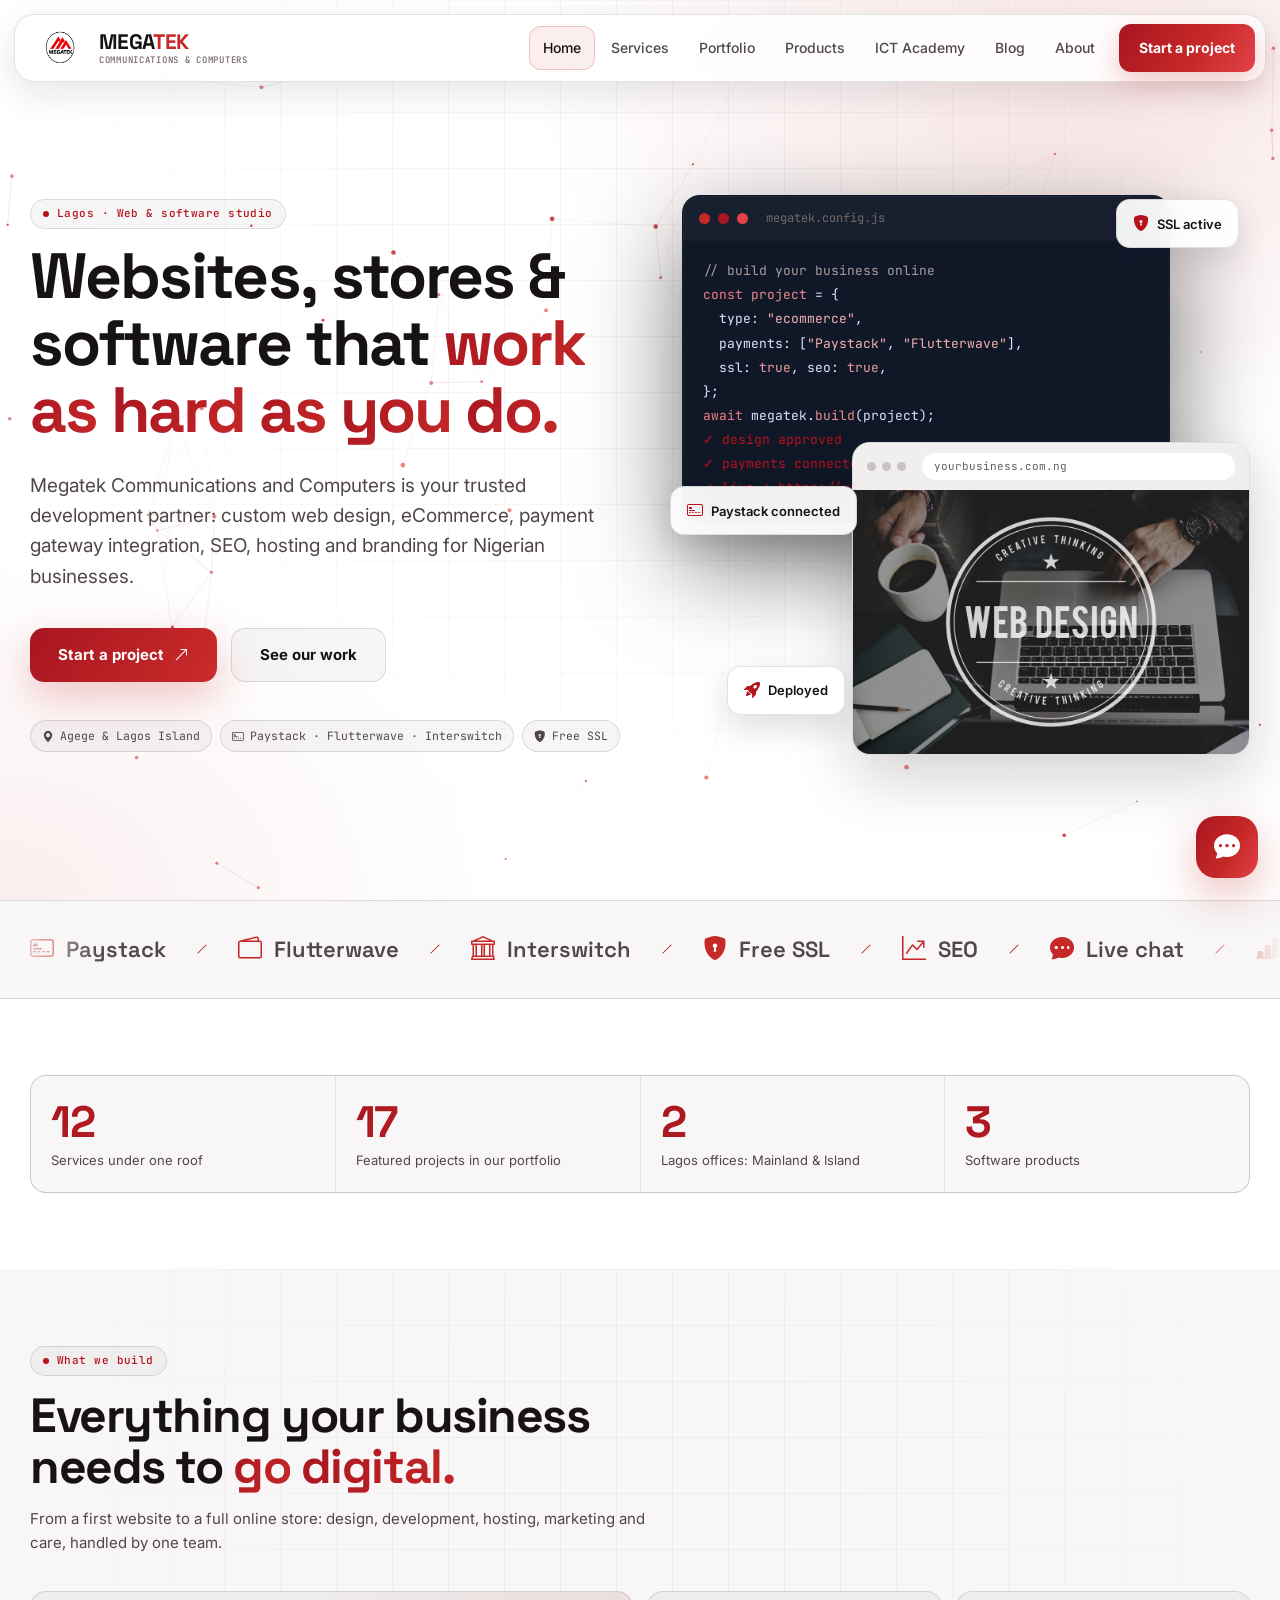
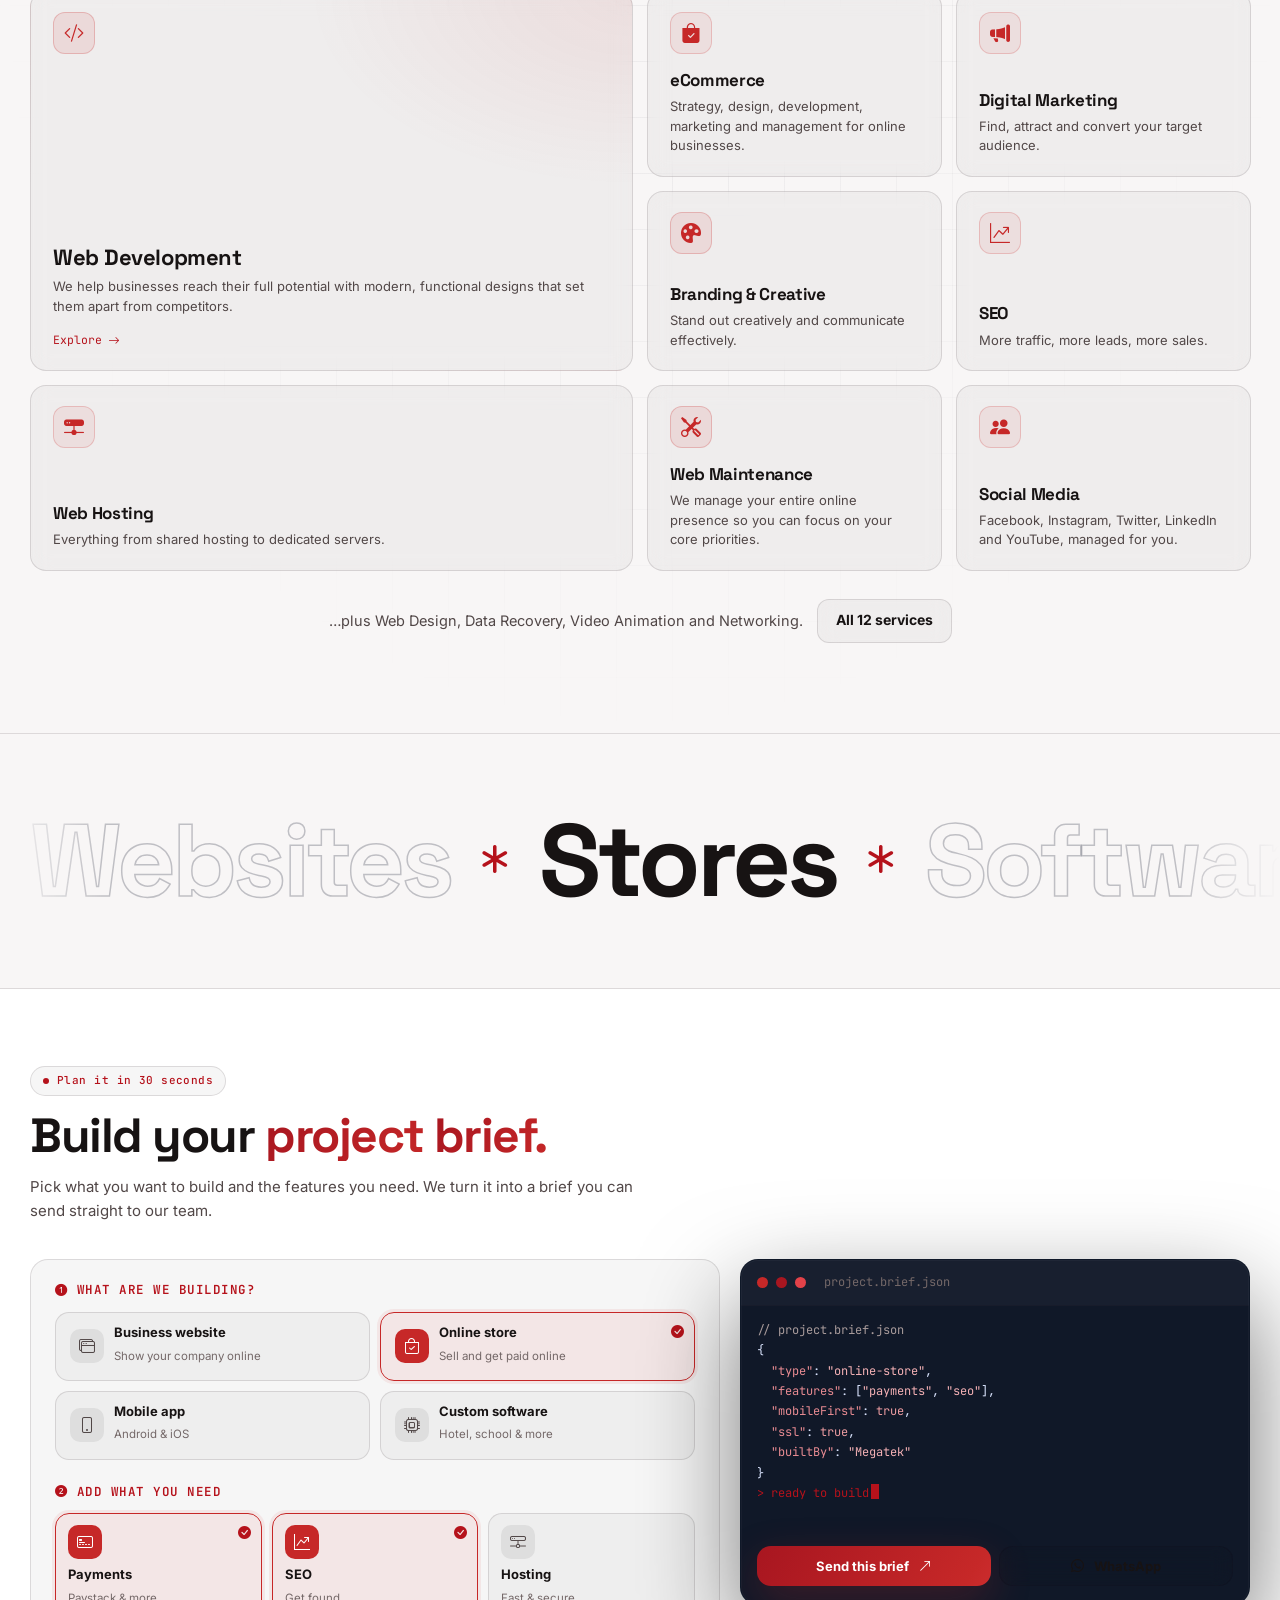
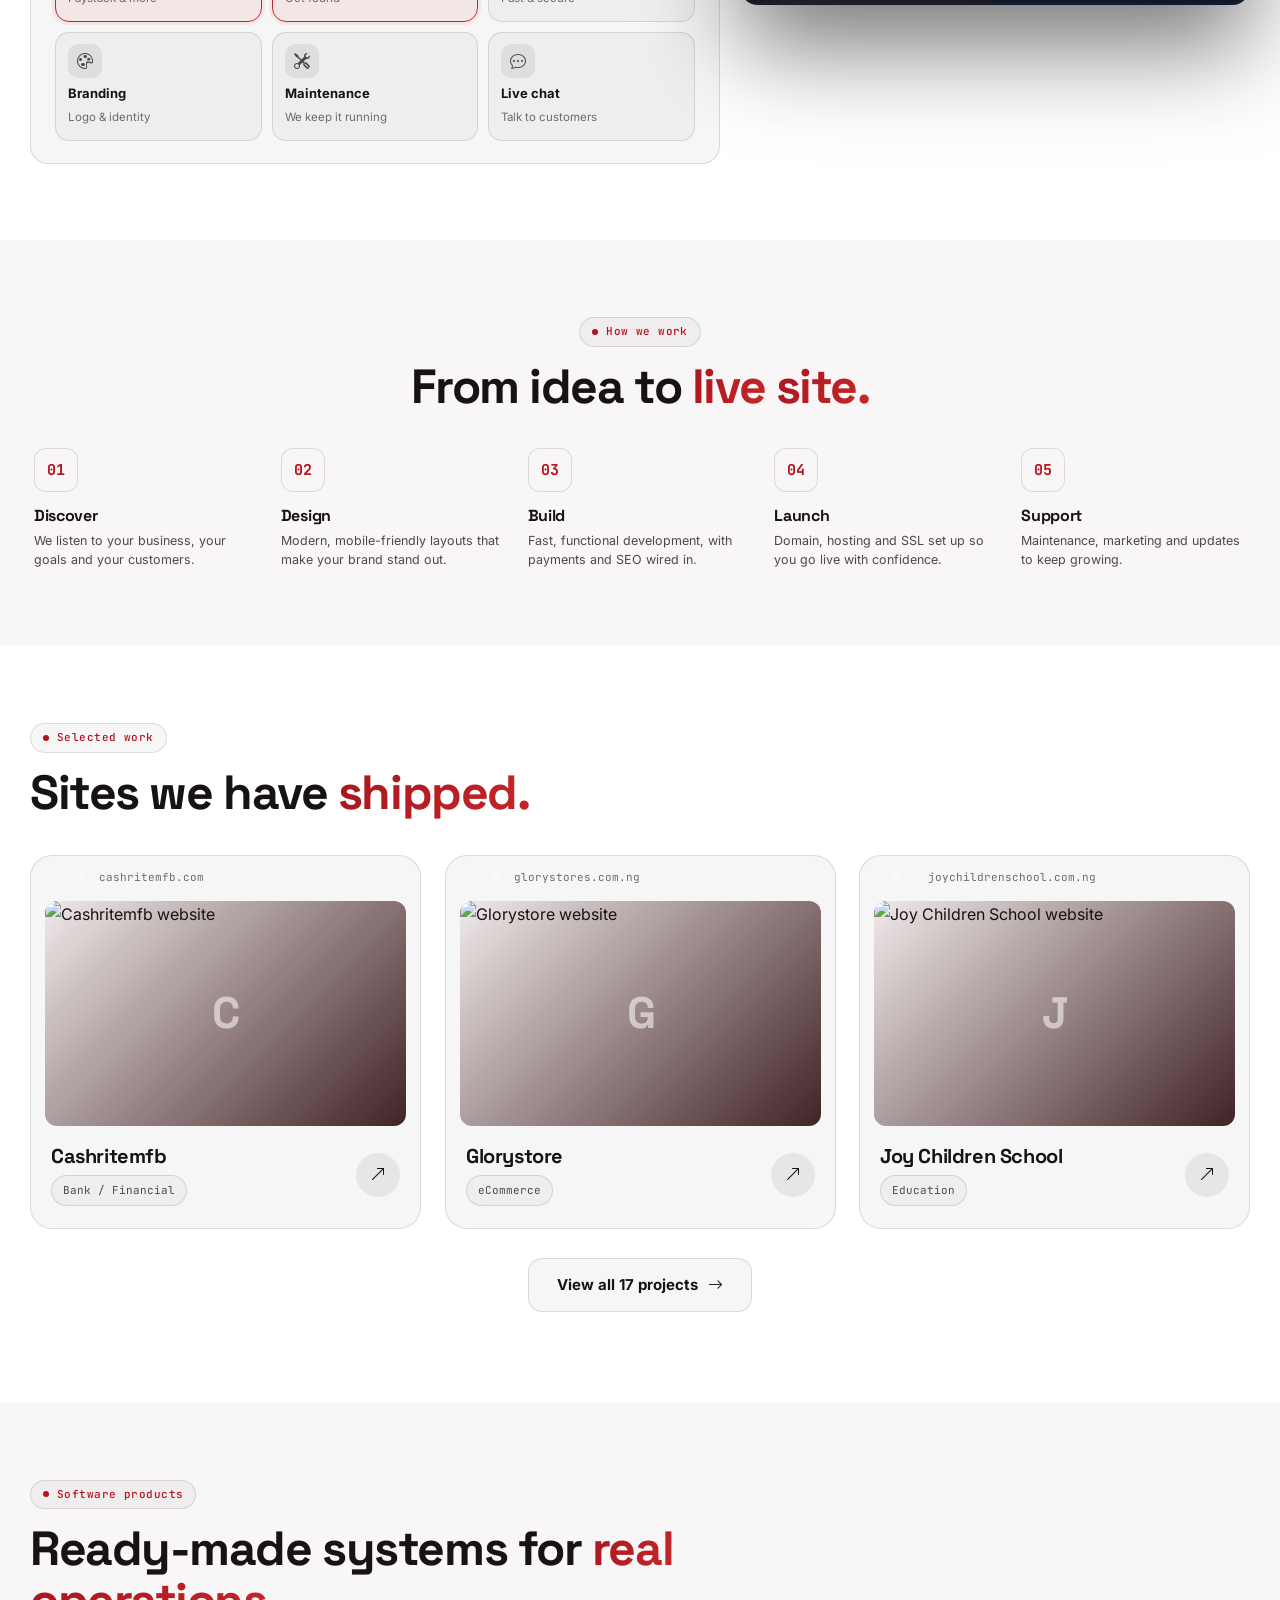
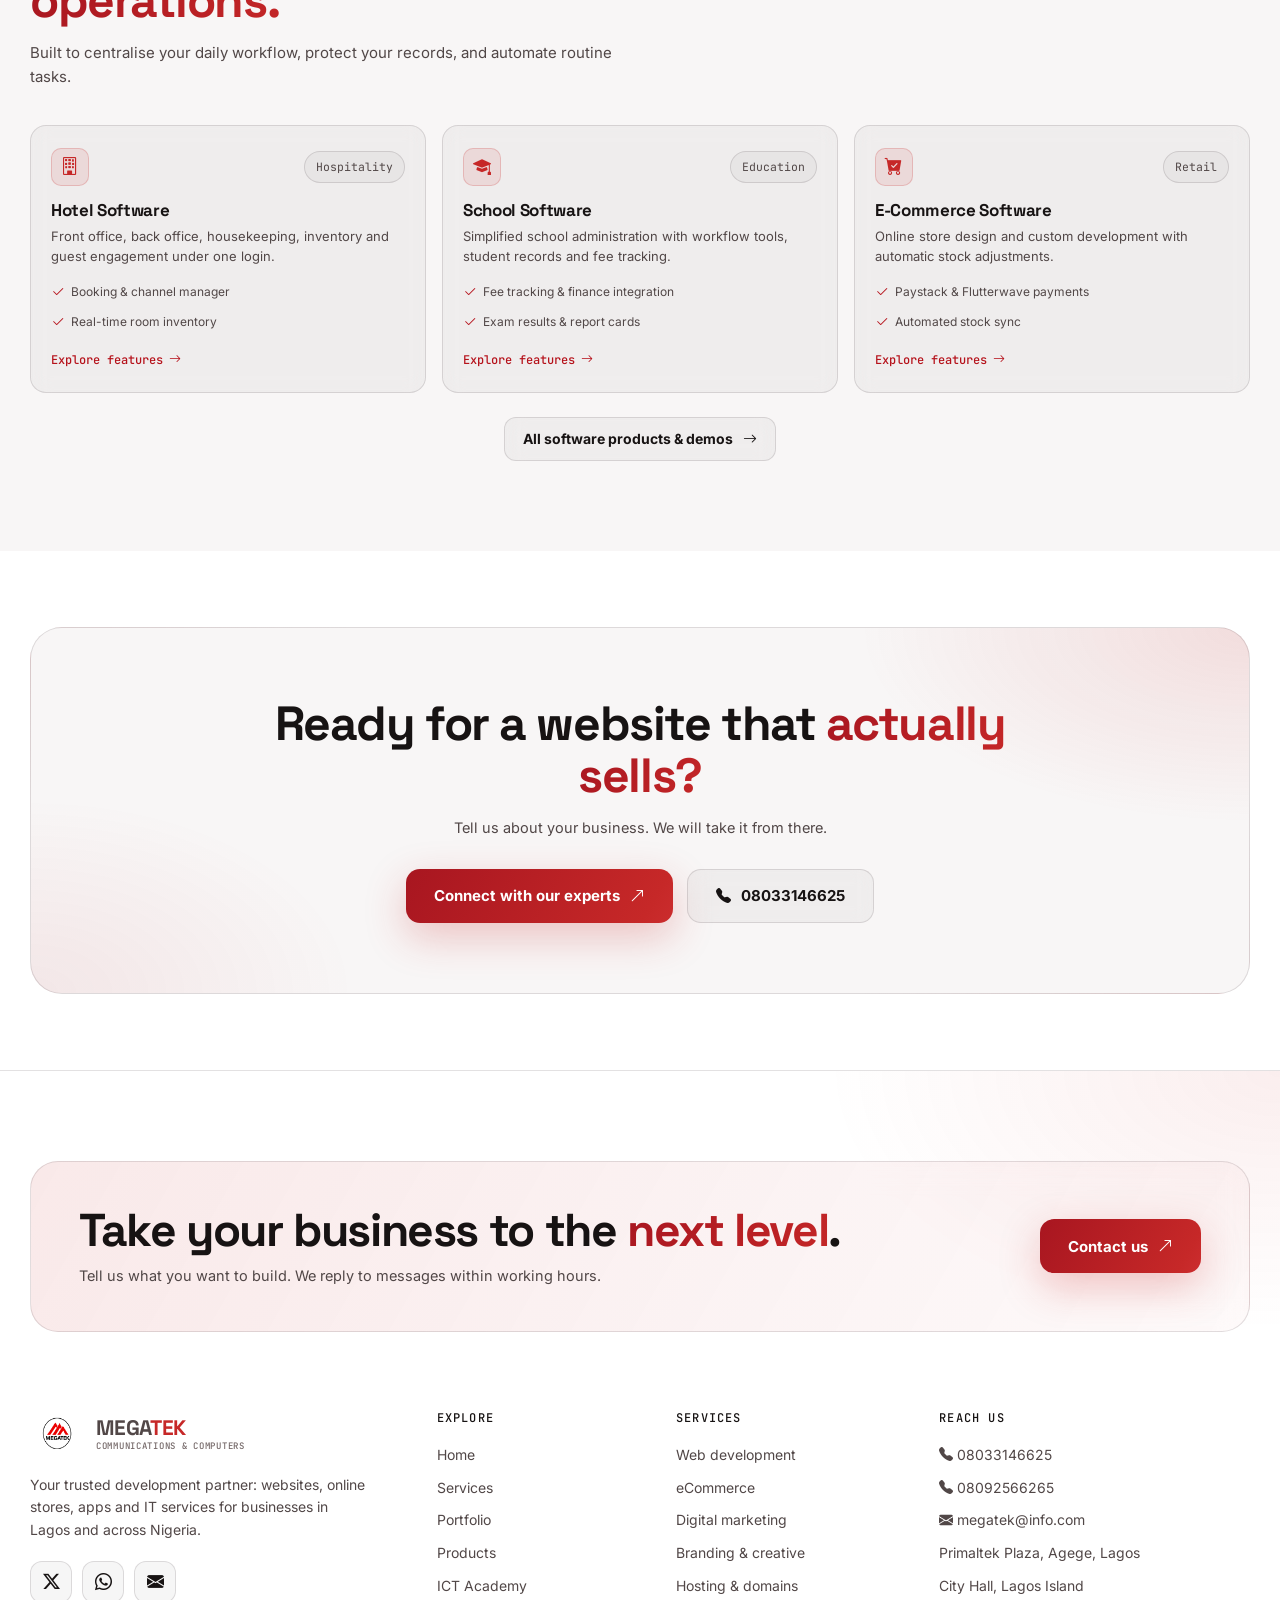
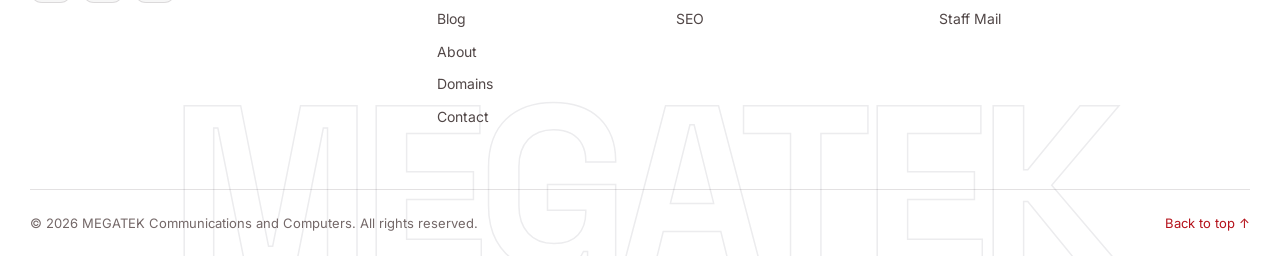
==== index.html @ 0903a26f "Build Megatek website branding refresh Co-authored-by: Copilot <223556219+Copilot@users.noreply.gith" ====
<!doctype html>
<html lang="en">
<head>
  <meta charset="utf-8">
  <meta name="viewport" content="width=device-width, initial-scale=1">
  <meta name="description" content="Megatek Communications and Computers: custom web design, eCommerce, payment gateway integration, SEO, hosting and branding for Nigerian businesses.">
  <meta name="theme-color" content="#ffffff">
  <title>Megatek | Websites, Online Stores & Software in Lagos</title>
  <link rel="icon" type="image/png" href="assets/images/logo.png">
  <link rel="stylesheet" href="assets/css/styles.css">
  <script src="assets/js/main.js" defer></script>
</head>
<body id="top">
  <div data-site-header></div>
  <main>
    <section class="hero">
      <div class="grid-bg"></div>
      <div class="container hero-grid">
        <div>
          <p class="eyebrow">Lagos · Web &amp; software studio</p>
          <h1>Websites, stores &amp; software that <span class="grad">work as hard as you do.</span></h1>
          <p class="lead">Megatek Communications and Computers is your trusted development partner: custom web design, eCommerce, payment gateway integration, SEO, hosting and branding for Nigerian businesses.</p>
          <div class="hero-actions">
            <a class="btn" href="contact.html">Start a project <i class="bi bi-arrow-up-right"></i></a>
            <a class="btn btn--ghost" href="portfolio.html">See our work</a>
          </div>
          <div class="hero-trust"><span class="chip"><i class="bi bi-geo-alt-fill"></i> Agege &amp; Lagos Island</span><span class="chip"><i class="bi bi-credit-card-2-front"></i> Paystack · Flutterwave · Interswitch</span><span class="chip"><i class="bi bi-shield-lock-fill"></i> Free SSL</span></div>
        </div>
        <div class="hero-stage" aria-hidden="true">
          <div class="win hero-win">
            <div class="win-bar"><i></i><i></i><i></i><span>megatek.config.js</span></div>
            <div class="win-code">
              <span class="code-line t-c" style="--d:0.36s;--delay:0.00s">// build your business online</span>
              <span class="code-line" style="--d:0.36s;--delay:0.39s"><span class="t-k">const</span> <span class="t-f">project</span> = {</span>
              <span class="code-line" style="--d:0.42s;--delay:0.72s">  type: <span class="t-s">"ecommerce"</span>,</span>
              <span class="code-line" style="--d:0.66s;--delay:1.10s">  payments: [<span class="t-s">"Paystack"</span>, <span class="t-s">"Flutterwave"</span>],</span>
              <span class="code-line" style="--d:0.54s;--delay:1.71s">  ssl: <span class="t-n">true</span>, seo: <span class="t-n">true</span>,</span>
              <span class="code-line" style="--d:0.18s;--delay:2.20s">};</span>
              <span class="code-line" style="--d:0.60s;--delay:2.42s"><span class="t-k">await</span> megatek.<span class="t-f">build</span>(project);</span>
              <span class="code-line is-out" style="--d:0.36s;--delay:3.03s">✓ design approved</span>
              <span class="code-line is-out" style="--d:0.42s;--delay:3.41s">✓ payments connected</span>
              <span class="code-line is-out" style="--d:0.60s;--delay:3.85s">✓ live → https://yourbusiness.com.ng<span class="caret"></span></span>
            </div>
          </div>
          <div class="browser">
            <div class="browser-bar"><i></i><i></i><i></i><span>yourbusiness.com.ng</span></div>
            <div class="browser-body"><img class="hero-photo" src="assets/images/web-design.jpg" alt=""></div>
          </div>
          <span class="float-chip float-chip--a"><i class="bi bi-shield-lock-fill"></i> SSL active</span>
          <span class="float-chip float-chip--b"><i class="bi bi-credit-card-2-front"></i> Paystack connected</span>
          <span class="float-chip float-chip--c"><i class="bi bi-rocket-takeoff-fill"></i> Deployed</span>
        </div>
      </div>
    </section>

    <div class="marquee" data-marquee></div>

    <section class="section">
      <div class="container">
        <div class="stats reveal">
          <div class="stat"><strong data-count="12">12</strong><span>Services under one roof</span></div>
          <div class="stat"><strong data-count="17">17</strong><span>Featured projects in our portfolio</span></div>
          <div class="stat"><strong data-count="2">2</strong><span>Lagos offices: Mainland &amp; Island</span></div>
          <div class="stat"><strong data-count="3">3</strong><span>Software products</span></div>
        </div>
      </div>
    </section>

    <section class="section section--alt">
      <div class="grid-bg"></div>
      <div class="container">
        <div class="section-head reveal">
          <p class="eyebrow">What we build</p>
          <h2>Everything your business needs to <span class="grad">go digital.</span></h2>
          <p class="lead">From a first website to a full online store: design, development, hosting, marketing and care, handled by one team.</p>
        </div>
        <div class="bento reveal">
          <a class="card bento-item" href="services.html#web-development"><span class="bento-ico"><i class="bi bi-code-slash"></i></span><h3>Web Development</h3><p>We help businesses reach their full potential with modern, functional designs that set them apart from competitors.</p><span class="more">Explore <i class="bi bi-arrow-right"></i></span></a>
          <a class="card bento-item" href="services.html#ecommerce"><span class="bento-ico"><i class="bi bi-bag-check-fill"></i></span><h3>eCommerce</h3><p>Strategy, design, development, marketing and management for online businesses.</p></a>
          <a class="card bento-item" href="services.html#digital-marketing"><span class="bento-ico"><i class="bi bi-megaphone-fill"></i></span><h3>Digital Marketing</h3><p>Find, attract and convert your target audience.</p></a>
          <a class="card bento-item" href="services.html#branding"><span class="bento-ico"><i class="bi bi-palette-fill"></i></span><h3>Branding &amp; Creative</h3><p>Stand out creatively and communicate effectively.</p></a>
          <a class="card bento-item" href="services.html#seo"><span class="bento-ico"><i class="bi bi-graph-up-arrow"></i></span><h3>SEO</h3><p>More traffic, more leads, more sales.</p></a>
          <a class="card bento-item" href="services.html#hosting"><span class="bento-ico"><i class="bi bi-hdd-network-fill"></i></span><h3>Web Hosting</h3><p>Everything from shared hosting to dedicated servers.</p></a>
          <a class="card bento-item" href="services.html#maintenance"><span class="bento-ico"><i class="bi bi-tools"></i></span><h3>Web Maintenance</h3><p>We manage your entire online presence so you can focus on your core priorities.</p></a>
          <a class="card bento-item" href="services.html#social"><span class="bento-ico"><i class="bi bi-people-fill"></i></span><h3>Social Media</h3><p>Facebook, Instagram, Twitter, LinkedIn and YouTube, managed for you.</p></a>
        </div>
        <p class="reveal" style="margin-top:28px;text-align:center">…plus Web Design, Data Recovery, Video Animation and Networking. <a class="btn btn--ghost btn--sm" href="services.html" style="margin-left:10px">All 12 services</a></p>
      </div>
    </section>

    <div class="marquee marquee--big" data-marquee-big></div>

    <section class="section">
      <div class="container">
        <div class="section-head reveal">
          <p class="eyebrow">Plan it in 30 seconds</p>
          <h2>Build your <span class="grad">project brief.</span></h2>
          <p class="lead">Pick what you want to build and the features you need. We turn it into a brief you can send straight to our team.</p>
        </div>
        <div class="config reveal" data-config>
          <div class="card config-panel">
            <h3><i class="bi bi-1-circle-fill"></i> What are we building?</h3>
            <div class="opt-grid">
              <button class="opt" type="button" data-type="website" aria-pressed="false"><i class="bi bi-window-stack"></i><span><b>Business website</b><small>Show your company online</small></span></button>
              <button class="opt" type="button" data-type="store" aria-pressed="true"><i class="bi bi-bag-check"></i><span><b>Online store</b><small>Sell and get paid online</small></span></button>
              <button class="opt" type="button" data-type="app" aria-pressed="false"><i class="bi bi-phone"></i><span><b>Mobile app</b><small>Android &amp; iOS</small></span></button>
              <button class="opt" type="button" data-type="software" aria-pressed="false"><i class="bi bi-cpu"></i><span><b>Custom software</b><small>Hotel, school &amp; more</small></span></button>
            </div>
            <h3><i class="bi bi-2-circle-fill"></i> Add what you need</h3>
            <div class="opt-grid opt-grid--chips">
              <button class="opt" type="button" data-add="payments" aria-pressed="true"><i class="bi bi-credit-card-2-front"></i><span><b>Payments</b><small>Paystack &amp; more</small></span></button>
              <button class="opt" type="button" data-add="seo" aria-pressed="true"><i class="bi bi-graph-up-arrow"></i><span><b>SEO</b><small>Get found</small></span></button>
              <button class="opt" type="button" data-add="hosting" aria-pressed="false"><i class="bi bi-hdd-network"></i><span><b>Hosting</b><small>Fast &amp; secure</small></span></button>
              <button class="opt" type="button" data-add="branding" aria-pressed="false"><i class="bi bi-palette"></i><span><b>Branding</b><small>Logo &amp; identity</small></span></button>
              <button class="opt" type="button" data-add="maintenance" aria-pressed="false"><i class="bi bi-tools"></i><span><b>Maintenance</b><small>We keep it running</small></span></button>
              <button class="opt" type="button" data-add="chat" aria-pressed="false"><i class="bi bi-chat-dots"></i><span><b>Live chat</b><small>Talk to customers</small></span></button>
            </div>
          </div>
          <div class="win config-out">
            <div class="win-bar"><i></i><i></i><i></i><span>project.brief.json</span></div>
            <div class="win-code"><pre data-config-out style="margin:0;font:inherit;white-space:pre-wrap"></pre></div>
            <div class="config-cta"><a class="btn" href="contact.html" data-config-send>Send this brief <i class="bi bi-arrow-up-right"></i></a><a class="btn btn--ghost" data-config-wa target="_blank" rel="noreferrer" href="https://wa.me/2348033146625"><i class="bi bi-whatsapp"></i> WhatsApp</a></div>
          </div>
        </div>
      </div>
    </section>

    <section class="section section--alt">
      <div class="container">
        <div class="section-head section-head--center reveal">
          <p class="eyebrow">How we work</p>
          <h2>From idea to <span class="grad">live site.</span></h2>
        </div>
        <div class="process reveal">
          <div class="step"><div class="step-n">01</div><div class="step-body"><h3>Discover</h3><p>We listen to your business, your goals and your customers.</p></div></div>
          <div class="step"><div class="step-n">02</div><div class="step-body"><h3>Design</h3><p>Modern, mobile-friendly layouts that make your brand stand out.</p></div></div>
          <div class="step"><div class="step-n">03</div><div class="step-body"><h3>Build</h3><p>Fast, functional development, with payments and SEO wired in.</p></div></div>
          <div class="step"><div class="step-n">04</div><div class="step-body"><h3>Launch</h3><p>Domain, hosting and SSL set up so you go live with confidence.</p></div></div>
          <div class="step"><div class="step-n">05</div><div class="step-body"><h3>Support</h3><p>Maintenance, marketing and updates to keep growing.</p></div></div>
        </div>
      </div>
    </section>

    <section class="section">
      <div class="container">
        <div class="section-head reveal">
          <p class="eyebrow">Selected work</p>
          <h2>Sites we have <span class="grad">shipped.</span></h2>
        </div>
        <div class="work-grid reveal">
          <a class="card work" href="http://cashritemfb.com/" target="_blank" rel="noreferrer"><div class="work-top"><i></i><i></i><i></i><span>cashritemfb.com</span></div><div class="work-shot"><span class="ph">C</span><img data-fallback src="https://megatek.com.ng/wp-content/uploads/2020/02/bank-300x169.jpg" alt="Cashritemfb website"></div><div class="work-info"><div><h3>Cashritemfb</h3><span class="chip">Bank / Financial</span></div><span class="work-go"><i class="bi bi-arrow-up-right"></i></span></div></a>
          <a class="card work" href="http://glorystores.com.ng/" target="_blank" rel="noreferrer"><div class="work-top"><i></i><i></i><i></i><span>glorystores.com.ng</span></div><div class="work-shot"><span class="ph">G</span><img data-fallback src="https://megatek.com.ng/wp-content/uploads/2020/02/glory-300x164.jpg" alt="Glorystore website"></div><div class="work-info"><div><h3>Glorystore</h3><span class="chip">eCommerce</span></div><span class="work-go"><i class="bi bi-arrow-up-right"></i></span></div></a>
          <a class="card work" href="http://joychildrenschool.com.ng/" target="_blank" rel="noreferrer"><div class="work-top"><i></i><i></i><i></i><span>joychildrenschool.com.ng</span></div><div class="work-shot"><span class="ph">J</span><img data-fallback src="https://megatek.com.ng/wp-content/uploads/2020/02/joy-300x170.jpg" alt="Joy Children School website"></div><div class="work-info"><div><h3>Joy Children School</h3><span class="chip">Education</span></div><span class="work-go"><i class="bi bi-arrow-up-right"></i></span></div></a>
        </div>
        <p class="reveal" style="margin-top:30px;text-align:center"><a class="btn btn--ghost" href="portfolio.html">View all 17 projects <i class="bi bi-arrow-right"></i></a></p>
      </div>
    </section>

    <section class="section section--alt">
      <div class="container">
        <div class="section-head reveal">
          <p class="eyebrow">Software products</p>
          <h2>Ready-made systems for <span class="grad">real operations.</span></h2>
          <p class="lead">Built to centralise your daily workflow, protect your records, and automate routine tasks.</p>
        </div>
        <div class="prod-cards reveal">
          <a class="card prod-card" href="products.html#hotel">
            <div class="prod-card-top">
              <span class="prod-ico"><i class="bi bi-building"></i></span>
              <span class="chip">Hospitality</span>
            </div>
            <h3>Hotel Software</h3>
            <p>Front office, back office, housekeeping, inventory and guest engagement under one login.</p>
            <ul class="prod-mini-feats">
              <li><i class="bi bi-check2"></i> Booking &amp; channel manager</li>
              <li><i class="bi bi-check2"></i> Real-time room inventory</li>
            </ul>
            <span class="prod-link">Explore features <i class="bi bi-arrow-right"></i></span>
          </a>
          <a class="card prod-card" href="products.html#school">
            <div class="prod-card-top">
              <span class="prod-ico"><i class="bi bi-mortarboard-fill"></i></span>
              <span class="chip">Education</span>
            </div>
            <h3>School Software</h3>
            <p>Simplified school administration with workflow tools, student records and fee tracking.</p>
            <ul class="prod-mini-feats">
              <li><i class="bi bi-check2"></i> Fee tracking &amp; finance integration</li>
              <li><i class="bi bi-check2"></i> Exam results &amp; report cards</li>
            </ul>
            <span class="prod-link">Explore features <i class="bi bi-arrow-right"></i></span>
          </a>
          <a class="card prod-card" href="products.html#ecommerce">
            <div class="prod-card-top">
              <span class="prod-ico"><i class="bi bi-cart-check-fill"></i></span>
              <span class="chip">Retail</span>
            </div>
            <h3>E-Commerce Software</h3>
            <p>Online store design and custom development with automatic stock adjustments.</p>
            <ul class="prod-mini-feats">
              <li><i class="bi bi-check2"></i> Paystack &amp; Flutterwave payments</li>
              <li><i class="bi bi-check2"></i> Automated stock sync</li>
            </ul>
            <span class="prod-link">Explore features <i class="bi bi-arrow-right"></i></span>
          </a>
        </div>
        <p class="reveal" style="margin-top:24px;text-align:center"><a class="btn btn--ghost btn--sm" href="products.html">All software products &amp; demos <i class="bi bi-arrow-right"></i></a></p>
      </div>
    </section>

    <section class="section">
      <div class="container">
        <div class="cta reveal">
          <h2>Ready for a website that <span class="grad">actually sells?</span></h2>
          <p>Tell us about your business. We will take it from there.</p>
          <div class="hero-actions"><a class="btn" href="contact.html">Connect with our experts <i class="bi bi-arrow-up-right"></i></a><a class="btn btn--ghost" href="tel:+2348033146625"><i class="bi bi-telephone-fill"></i> 08033146625</a></div>
        </div>
      </div>
    </section>
  </main>
  <div data-site-footer></div>
</body>
</html>
---- assets/css/styles.css ----
@import url('https://fonts.googleapis.com/css2?family=Space+Grotesk:wght@400;500;600;700&family=Inter:wght@400;500;600;700&family=JetBrains+Mono:wght@400;500;700&display=swap');
@import url('https://cdn.jsdelivr.net/npm/bootstrap-icons@1.11.3/font/bootstrap-icons.min.css');

:root {
  color-scheme: light;
  --bg: #ffffff; --bg-2: #f8f6f6; --bg-3: #f0eaea;
  --panel: rgba(25,15,16,.035); --panel-2: rgba(25,15,16,.07); --line: rgba(25,15,16,.12);
  --text: #171313; --sub: #514747; --dim: #746868;
  --blue: #c62828; --blue-2: #a81620; --violet: #b51f2b; --mint: #b5121b; --amber: #a81620; --red: #c62828;
  --light: #faf7f7; --ink: #171313; --ink-sub: #514747; --light-line: #e6dede;
  --grad: linear-gradient(120deg, #a81620, #c62828 58%, #e34249);
  --grad-warm: linear-gradient(120deg, #a81620, #e34249);
  --display: 'Space Grotesk', system-ui, sans-serif; --sans: 'Inter', system-ui, sans-serif; --mono: 'JetBrains Mono', ui-monospace, monospace;
  --radius: 22px; --content: 1220px; --ease: cubic-bezier(.22,.8,.24,1);
}
* { box-sizing: border-box; }
html { scroll-behavior: smooth; overflow-x: clip; }
body { margin: 0; background: var(--bg); color: var(--text); font-family: var(--sans); font-size: 16px; line-height: 1.7; overflow-x: hidden; -webkit-font-smoothing: antialiased; }
main { overflow-x: clip; animation: page-in .6s ease both; }
@keyframes page-in { from { opacity: 0; } to { opacity: 1; } }
body.page-leave main { opacity: 0; transition: opacity .28s; }
img { display: block; max-width: 100%; }
a { color: inherit; }
button, input, textarea, select { font: inherit; color: inherit; }
::selection { background: var(--blue); color: #fff; }
:focus-visible { outline: 2px solid var(--mint); outline-offset: 3px; }
.sr-only { position: absolute !important; width: 1px; height: 1px; overflow: hidden; clip: rect(0 0 0 0); white-space: nowrap; }
.container { width: min(var(--content), calc(100% - 56px)); margin-inline: auto; }
.section { position: relative; padding-block: 76px; }
.section--light { background: var(--light); color: var(--ink); --text: var(--ink); --sub: var(--ink-sub); --line: var(--light-line); --panel: #fff; --panel-2: #fff; }
.section--alt { background: var(--bg-2); }
.grid-bg { position: absolute; inset: 0; background-image: linear-gradient(rgba(255,255,255,.05) 1px, transparent 1px), linear-gradient(90deg, rgba(255,255,255,.05) 1px, transparent 1px); background-size: 56px 56px; -webkit-mask-image: radial-gradient(ellipse at 50% 30%, #000 20%, transparent 72%); mask-image: radial-gradient(ellipse at 50% 30%, #000 20%, transparent 72%); pointer-events: none; }
.section--light .grid-bg { background-image: linear-gradient(rgba(11,18,38,.06) 1px, transparent 1px), linear-gradient(90deg, rgba(11,18,38,.06) 1px, transparent 1px); }

/* ============ Type ============ */
h1, h2, h3, h4 { margin: 0 0 14px; font-family: var(--display); font-weight: 700; line-height: 1.08; letter-spacing: -.03em; color: var(--text); }
h1 { font-size: clamp(28px, 5.5vw, 84px); }
h2 { font-size: clamp(22px, 3.8vw, 48px); }
h3 { font-size: 18px; letter-spacing: -.02em; line-height: 1.25; }
p { margin: 0 0 14px; color: var(--sub); font-size: 14.5px; line-height: 1.6; }
.lead { font-size: 15px; max-width: 620px; line-height: 1.6; }
.grad { background: var(--grad); background-size: 200% auto; -webkit-background-clip: text; background-clip: text; color: transparent; animation: shine 7s linear infinite; }
.mono { font-family: var(--mono); }
.eyebrow { display: inline-flex; align-items: center; gap: 8px; margin-bottom: 14px; padding: 5px 12px; border: 1px solid var(--line); border-radius: 999px; background: var(--panel); color: var(--mint); font-family: var(--mono); font-size: 11px; font-weight: 500; letter-spacing: .04em; }
.section--light .eyebrow { color: var(--blue-2); background: #fff; }
.eyebrow::before { width: 6px; height: 6px; border-radius: 50%; background: currentColor; box-shadow: 0 0 0 0 currentColor; animation: ping 2s infinite; content: ''; }
.section-head { max-width: 680px; margin-bottom: 36px; }
.section-head--center { margin-inline: auto; text-align: center; }
.section-head--center .lead { margin-inline: auto; }
.split .word { display: inline-block; overflow: hidden; vertical-align: top; padding: 0 .04em .14em; margin: 0 -.04em -.14em; }
.split .word > span { display: inline-block; opacity: 0; transform: translateY(115%) rotate(4deg); transition: transform .9s var(--ease), opacity .6s; transition-delay: calc(var(--i, 0) * 55ms); }
.split.is-in .word > span { opacity: 1; transform: none; }
.split .grad .word > span { background: var(--grad); background-size: 200% auto; -webkit-background-clip: text; background-clip: text; color: transparent; animation: shine 7s linear infinite; }
.split .grad { background: none; animation: none; color: inherit; }

/* ============ Buttons ============ */
.btn { position: relative; display: inline-flex; align-items: center; justify-content: center; gap: clamp(7px, 1vw, 10px); min-height: clamp(44px, 4.5vw, 54px); padding: clamp(9px, 1.2vw, 13px) clamp(18px, 2.5vw, 28px); border: 0; border-radius: clamp(11px, 1.2vw, 14px); overflow: hidden; background: var(--grad); background-size: 160% 100%; color: #fff; font-weight: 700; font-size: clamp(13.5px, 1.2vw, 15px); text-decoration: none; cursor: pointer; box-shadow: 0 14px 40px rgba(198,40,40,.25); transition: transform .3s var(--ease), box-shadow .3s, background-position .6s, translate .2s; }
.btn:hover { transform: translateY(-3px); background-position: 100% 0; box-shadow: 0 20px 54px rgba(198,40,40,.35); }
.btn--ghost { border: 1px solid var(--line); background: var(--panel); color: var(--text); box-shadow: none; backdrop-filter: blur(10px); }
.btn--ghost:hover { background: var(--panel-2); border-color: rgba(255,255,255,.3); box-shadow: none; }
.btn--dark { background: var(--ink); color: #fff; box-shadow: 0 14px 34px rgba(11,18,38,.3); }
.btn--sm { min-height: clamp(36px, 3.8vw, 44px); padding: clamp(6px, 0.9vw, 9px) clamp(13px, 1.8vw, 18px); font-size: clamp(12.5px, 1.1vw, 14px); border-radius: clamp(9px, 1vw, 12px); }
.chip { display: inline-flex; align-items: center; gap: 6px; padding: 5px 11px; border: 1px solid var(--line); border-radius: 999px; background: var(--panel); color: var(--sub); font-family: var(--mono); font-size: 11.5px; }

/* ============ Cards / tilt / spotlight ============ */
.card { position: relative; border: 1px solid var(--line); border-radius: var(--radius); background: var(--panel); overflow: hidden; backdrop-filter: blur(10px); }
.section--light .card { box-shadow: 0 16px 44px rgba(11,18,38,.07); }
[data-tilt] { transform: perspective(1000px) rotateX(var(--rx, 0deg)) rotateY(var(--ry, 0deg)) translateY(var(--ty, 0px)); transition: transform .35s var(--ease), border-color .3s, box-shadow .3s, background .3s; will-change: transform; }
[data-tilt]:hover { --ty: -8px; border-color: rgba(198,40,40,.45); box-shadow: 0 30px 80px rgba(198,40,40,.12); }
.spot { position: absolute; inset: 0; z-index: 2; border-radius: inherit; background: radial-gradient(420px circle at var(--mx, 50%) var(--my, 50%), rgba(198,40,40,.12), transparent 62%); opacity: 0; pointer-events: none; transition: opacity .3s; }
[data-tilt]:hover > .spot { opacity: 1; }

/* ============ Header ============ */
.scroll-progress { position: fixed; z-index: 200; top: 0; left: 0; right: 0; height: 3px; background: var(--grad); box-shadow: 0 0 14px rgba(198,40,40,.4); transform: scaleX(0); transform-origin: left; }
.site-header { position: fixed; z-index: 100; top: 0; left: 0; right: 0; padding-top: 14px; pointer-events: none; }
.header-inner { pointer-events: auto; width: min(1260px, calc(100% - 28px)); min-height: 68px; margin: 0 auto; display: flex; align-items: center; justify-content: space-between; gap: 18px; padding: 8px 10px 8px 18px; border: 1px solid var(--line); border-radius: 20px; background: rgba(8,12,26,.62); backdrop-filter: blur(22px) saturate(160%); -webkit-backdrop-filter: blur(22px) saturate(160%); box-shadow: 0 20px 60px rgba(0,0,0,.35); transition: background .3s, border-color .3s; }
.site-header.is-scrolled .header-inner { background: rgba(6,9,20,.88); border-color: rgba(255,255,255,.14); }
.brand { display: flex; align-items: center; gap: 12px; text-decoration: none; }
.brand-mark { width: 40px; height: 40px; flex: 0 0 auto; }
.brand-name { display: block; font-family: var(--display); font-size: 21px; font-weight: 700; letter-spacing: -.03em; line-height: 1; }
.brand-name b { color: var(--red); font-weight: 700; }
.brand-name small { display: block; margin-top: 4px; color: var(--dim); font-family: var(--mono); font-size: 9px; font-weight: 500; letter-spacing: .08em; text-transform: uppercase; }
.site-nav { display: flex; align-items: center; gap: 2px; }
.site-nav a { padding: 10px 14px; border-radius: 12px; color: var(--sub); font-size: 14px; font-weight: 500; text-decoration: none; transition: color .2s, background .2s; }
.site-nav a:hover { color: #fff; background: var(--panel-2); }
.site-nav a[aria-current="page"] { color: #fff; background: rgba(198,40,40,.12); box-shadow: inset 0 0 0 1px rgba(198,40,40,.3); }
.site-nav .nav-cta { margin-left: 8px; padding: 12px 20px; background: var(--grad); color: #fff; font-weight: 700; box-shadow: 0 10px 28px rgba(198,40,40,.25); }
.site-nav .nav-cta:hover { color: #fff; background: var(--grad); transform: translateY(-2px); }
.nav-toggle { display: none; width: 46px; height: 46px; align-items: center; justify-content: center; border: 1px solid var(--line); border-radius: 14px; background: var(--panel); cursor: pointer; }
.burger, .burger::before, .burger::after { display: block; width: 20px; height: 2px; border-radius: 2px; background: #fff; transition: transform .35s var(--ease), background .2s; }
.burger { position: relative; }
.burger::before, .burger::after { position: absolute; left: 0; content: ''; }
.burger::before { top: -6px; } .burger::after { top: 6px; }
.nav-toggle.is-open .burger { background: transparent; }
.nav-toggle.is-open .burger::before { transform: translateY(6px) rotate(45deg); }
.nav-toggle.is-open .burger::after { transform: translateY(-6px) rotate(-45deg); }

/* ============ Page hero (inner) ============ */
.page-hero { position: relative; overflow: hidden; padding: 190px 0 100px; background: radial-gradient(800px 420px at 85% 0%, rgba(198,40,40,.12), transparent 65%), radial-gradient(700px 400px at 0% 100%, rgba(181,18,27,.08), transparent 65%), var(--bg); isolation: isolate; }
.page-hero .container { position: relative; z-index: 2; }
.page-hero h1 { max-width: 960px; font-size: clamp(26px, 5vw, 76px); }
.page-hero .lead { margin-bottom: 0; }
.crumbs { display: inline-flex; gap: 8px; margin-bottom: 22px; color: var(--dim); font-family: var(--mono); font-size: 12.5px; }
.crumbs a { color: var(--mint); text-decoration: none; }
.fx-canvas { position: absolute; inset: 0; z-index: 0; width: 100%; height: 100%; pointer-events: none; }
.orb { position: absolute; z-index: 0; border-radius: 50%; filter: blur(70px); pointer-events: none; animation: drift 16s ease-in-out infinite; }

/* ============ Footer ============ */
.site-footer { position: relative; overflow: hidden; padding: 90px 0 0; border-top: 1px solid var(--line); background: radial-gradient(700px 400px at 100% 0%, rgba(198,40,40,.08), transparent 65%), var(--bg); }
.footer-cta { position: relative; z-index: 2; display: flex; align-items: center; justify-content: space-between; gap: 30px; margin-bottom: 80px; padding: 44px 48px; border: 1px solid var(--line); border-radius: 28px; background: linear-gradient(120deg, rgba(198,40,40,.1), rgba(181,18,27,.05) 60%, rgba(198,40,40,.025)); backdrop-filter: blur(14px); }
.footer-cta h2 { margin: 0 0 8px; font-size: clamp(30px, 3.6vw, 48px); }
.footer-cta p { margin: 0; }
.footer-grid { position: relative; z-index: 2; display: grid; grid-template-columns: 1.5fr .8fr .9fr 1.3fr; gap: 48px; }
.footer-col h4 { margin-bottom: 18px; color: #fff; font-family: var(--mono); font-size: 12px; font-weight: 500; letter-spacing: .1em; text-transform: uppercase; }
.footer-col ul { display: grid; gap: 9px; margin: 0; padding: 0; list-style: none; }
.footer-col a, .footer-col li, .footer-col p { color: var(--sub); font-size: 14px; text-decoration: none; }
.footer-col a { transition: color .2s, padding .25s var(--ease); }
.footer-col a:hover { color: var(--mint); padding-left: 6px; }
.footer-about p { max-width: 340px; margin: 18px 0 20px; }
.socials { display: flex; gap: 10px; }
.socials a { width: 42px; height: 42px; display: grid; place-items: center; border: 1px solid var(--line); border-radius: 12px; background: var(--panel); color: #fff; font-size: 17px; transition: background .25s, transform .3s var(--ease), border-color .25s; padding: 0 !important; }
.socials a:hover { transform: translateY(-4px); border-color: var(--blue); background: rgba(198,40,40,.12); color: var(--red); }
.footer-bottom { position: relative; z-index: 2; display: flex; justify-content: space-between; gap: 18px; margin-top: 60px; padding: 22px 0; border-top: 1px solid var(--line); color: var(--dim); font-size: 13px; }
.footer-bottom a { color: var(--mint); text-decoration: none; }
.footer-word { position: absolute; z-index: 1; left: 50%; bottom: -.2em; transform: translateX(-50%); color: transparent; font-family: var(--display); font-size: clamp(60px, 18vw, 300px); font-weight: 700; line-height: 1; letter-spacing: -.05em; white-space: nowrap; -webkit-text-stroke: 1.5px rgba(255,255,255,.07); pointer-events: none; }

/* ============ Reveal / keyframes ============ */
.js .reveal { opacity: 0; transform: translateY(36px); transition: opacity .85s var(--ease), transform .85s var(--ease); }
.js .reveal.is-visible { opacity: 1; transform: none; }
.reveal.is-visible > * { animation: child-in .85s var(--ease) backwards; }
.reveal.is-visible > *:nth-child(2) { animation-delay: .08s; } .reveal.is-visible > *:nth-child(3) { animation-delay: .16s; }
.reveal.is-visible > *:nth-child(4) { animation-delay: .24s; } .reveal.is-visible > *:nth-child(5) { animation-delay: .32s; }
.reveal.is-visible > *:nth-child(6) { animation-delay: .4s; } .reveal.is-visible > *:nth-child(7) { animation-delay: .48s; }
.reveal.is-visible > *:nth-child(8) { animation-delay: .56s; } .reveal.is-visible > *:nth-child(9) { animation-delay: .64s; }
@keyframes child-in { from { opacity: 0; transform: translateY(26px) scale(.97); } to { opacity: 1; transform: none; } }
@keyframes shine { to { background-position: 200% center; } }
@keyframes ping { 70% { box-shadow: 0 0 0 9px transparent; } 100% { box-shadow: 0 0 0 0 transparent; } }
@keyframes drift { 0%, 100% { transform: translate(0,0) scale(1); } 50% { transform: translate(50px,-40px) scale(1.15); } }
@keyframes float { 0%, 100% { transform: translateY(0); } 50% { transform: translateY(-12px); } }
@keyframes spin { to { transform: rotate(360deg); } }
@keyframes mq { to { transform: translateX(-50%); } }
@keyframes blink { 50% { opacity: 0; } }

/* ============ Boot screen / cursor / to-top ============ */
.boot { position: fixed; z-index: 500; inset: 0; display: grid; place-items: center; padding: 24px; background: var(--bg); transition: opacity .6s, visibility .6s; }
.boot.is-leaving { opacity: 0; visibility: hidden; }
.boot-box { width: min(560px, 100%); padding: 26px; border: 1px solid var(--line); border-radius: 18px; background: var(--bg-2); box-shadow: 0 30px 90px rgba(198,40,40,.12); font-family: var(--mono); font-size: 13.5px; line-height: 1.9; }
.boot-box .l { display: block; color: var(--sub); opacity: 0; animation: child-in .3s forwards; }
.boot-box .ok { color: var(--mint); }
.boot-bar { height: 3px; margin-top: 16px; overflow: hidden; border-radius: 3px; background: var(--line); }
.boot-bar i { display: block; height: 100%; width: 0; background: var(--grad); animation: load 1.7s var(--ease) forwards; }
@keyframes load { to { width: 100%; } }
.cursor-dot, .cursor-ring { position: fixed; z-index: 400; top: 0; left: 0; pointer-events: none; opacity: 0; transition: opacity .3s; }
.has-cursor .cursor-dot, .has-cursor .cursor-ring { opacity: 1; }
.cursor-dot { width: 6px; height: 6px; margin: -3px 0 0 -3px; border-radius: 50%; background: var(--mint); }
.cursor-ring { width: 38px; height: 38px; margin: -19px 0 0 -19px; border: 1.5px solid rgba(255,255,255,.85); border-radius: 50%; mix-blend-mode: difference; transition: width .3s var(--ease), height .3s var(--ease), margin .3s var(--ease), background .3s, opacity .3s; }
.cursor-ring.is-hover { width: 64px; height: 64px; margin: -32px 0 0 -32px; background: rgba(255,255,255,.9); }
.to-top { position: fixed; z-index: 90; left: 20px; bottom: 22px; width: 48px; height: 48px; display: grid; place-items: center; border: 1px solid var(--line); border-radius: 14px; background: rgba(8,12,26,.85); color: var(--mint); font-size: 18px; cursor: pointer; backdrop-filter: blur(10px); opacity: 0; transform: translateY(16px); pointer-events: none; transition: opacity .3s, transform .4s var(--ease); }
.to-top.is-on { opacity: 1; transform: none; pointer-events: auto; }

/* ============ Home hero ============ */
.hero { position: relative; min-height: 100vh; display: flex; align-items: center; overflow: hidden; padding: 160px 0 110px; background: radial-gradient(900px 560px at 85% 10%, rgba(198,40,40,.12), transparent 62%), radial-gradient(800px 560px at 0% 100%, rgba(181,18,27,.07), transparent 62%), var(--bg); isolation: isolate; }
.hero .grid-bg { z-index: 0; }
.hero-grid { position: relative; z-index: 2; display: grid; grid-template-columns: 1.02fr .98fr; gap: 60px; align-items: center; }
.hero h1 { margin-bottom: 26px; font-size: clamp(28px, 5vw, 72px); line-height: 1.05; }
.hero .lead { margin-bottom: 36px; font-size: 19px; }
.hero-actions { display: flex; flex-wrap: wrap; gap: 14px; }
.hero-trust { display: flex; flex-wrap: wrap; gap: 8px; margin-top: 38px; }
.hero .eyebrow, .hero .lead, .hero-actions, .hero-trust { opacity: 0; transform: translateY(18px); transition: opacity .9s var(--ease), transform .9s var(--ease); }
.hero-go .hero .eyebrow, .hero-go .hero .lead, .hero-go .hero-actions, .hero-go .hero-trust { opacity: 1; transform: none; }
.hero .lead { transition-delay: .7s; } .hero-actions { transition-delay: .9s; } .hero-trust { transition-delay: 1.1s; }
.hero-stage { position: relative; min-height: 560px; opacity: 0; transform: translateY(40px) scale(.96); transition: opacity 1.2s var(--ease) .4s, transform 1.2s var(--ease) .4s; }
.hero-go .hero-stage { opacity: 1; transform: none; }

/* code window */
.win { position: relative; border: 1px solid var(--line); border-radius: 18px; background: rgba(9,14,29,.92); box-shadow: 0 40px 100px rgba(0,0,0,.55), 0 0 0 1px rgba(255,255,255,.03) inset; backdrop-filter: blur(14px); overflow: hidden; }
.win-bar { display: flex; align-items: center; gap: 8px; padding: 12px 16px; border-bottom: 1px solid var(--line); background: rgba(255,255,255,.03); }
.win-bar i { width: 11px; height: 11px; border-radius: 50%; background: #c62828; } .win-bar i:nth-child(2) { background: #a81620; } .win-bar i:nth-child(3) { background: #e34249; }
.win-bar span { margin-left: 10px; color: var(--dim); font-family: var(--mono); font-size: 12px; }
.win-code { padding: 18px 20px 22px; font-family: var(--mono); font-size: 13px; line-height: 1.85; color: #c8d4f5; }
.code-line { display: block; width: 0; overflow: hidden; white-space: pre; animation: typing var(--d, .8s) steps(var(--n, 20), end) var(--delay, 0s) forwards; }
.code-line.is-out { color: var(--mint); }
@keyframes typing { from { width: 0; } to { width: calc(var(--n) * 1ch + 2px); } }
.t-k { color: #f27b83; } .t-s { color: #f4b1b5; } .t-f { color: #e88b92; } .t-c { color: #a89b9b; } .t-n { color: #ec9ca1; } .t-o { color: var(--mint); }
.caret { display: inline-block; width: 8px; height: 15px; margin-left: 2px; vertical-align: -2px; background: var(--mint); animation: blink 1s steps(1) infinite; }
.hero-win { width: 86%; }
/* browser preview */
.browser { position: absolute; z-index: 3; right: 0; bottom: 0; width: 70%; border: 1px solid rgba(25,15,16,.14); border-radius: 18px; background: #fff; box-shadow: 0 24px 60px rgba(25,15,16,.18); overflow: hidden; animation: float 7s ease-in-out infinite; }
.browser-bar { display: flex; align-items: center; gap: 6px; padding: 10px 14px; background: #f1eeee; }
.browser-bar i { width: 9px; height: 9px; border-radius: 50%; background: #c9c4c4; }
.browser-bar span { flex: 1; margin-left: 10px; padding: 4px 12px; border-radius: 999px; background: #fff; color: #616161; font-family: var(--mono); font-size: 11px; }
.browser-body { aspect-ratio: 1.5; overflow: hidden; }
.hero-photo { width: 100%; height: 100%; object-fit: cover; object-position: center; }
.float-chip { position: absolute; z-index: 4; display: inline-flex; align-items: center; gap: 8px; padding: 10px 16px; border: 1px solid rgba(255,255,255,.18); border-radius: 14px; background: rgba(10,15,32,.88); backdrop-filter: blur(14px); box-shadow: 0 20px 50px rgba(0,0,0,.45); font-size: 13px; font-weight: 600; white-space: nowrap; animation: float 6s ease-in-out infinite; }
.float-chip i { color: var(--mint); font-size: 16px; }
.float-chip--a { top: 4px; right: 2%; } .float-chip--b { top: 52%; left: -2%; animation-delay: -2s; } .float-chip--c { bottom: 40px; left: 8%; animation-delay: -4s; }

/* ============ Marquee ============ */
.mq-viewport { position: relative; overflow: hidden; -webkit-mask-image: linear-gradient(90deg, transparent, #000 8%, #000 92%, transparent); mask-image: linear-gradient(90deg, transparent, #000 8%, #000 92%, transparent); }
.mq-track { display: flex; width: max-content; align-items: center; animation: mq var(--mq, 50s) linear infinite; }
.mq-track.is-rev { animation-direction: reverse; }
.mq-viewport:hover .mq-track { animation-play-state: paused; }
.marquee { position: relative; padding-block: 28px; border-block: 1px solid var(--line); background: var(--bg-2); }
.mq-item { display: inline-flex; align-items: center; gap: 12px; padding-inline: 30px; color: var(--sub); font-family: var(--display); font-size: 22px; font-weight: 600; white-space: nowrap; transition: color .3s; }
.mq-item i { color: var(--blue); font-size: 24px; }
.mq-item:hover { color: #fff; }
.mq-dot { color: var(--mint); font-size: 12px; }
.marquee--big { padding-block: 40px; background: var(--bg); }
.marquee--big .mq-item { font-size: clamp(50px, 8vw, 120px); font-weight: 700; letter-spacing: -.04em; color: transparent; -webkit-text-stroke: 1.5px rgba(255,255,255,.28); }
.marquee--big .mq-item.is-fill { color: #fff; -webkit-text-stroke: 0; }

/* ============ Stats ============ */
.stats { display: grid; grid-template-columns: repeat(4, 1fr); gap: 1px; overflow: hidden; border: 1px solid var(--line); border-radius: 16px; background: var(--line); }
.stat { padding: 22px 20px; background: var(--bg-2); transition: background .3s; }
.stat:hover { background: var(--bg-3); }
.stat strong { display: block; font-family: var(--display); font-size: clamp(28px, 3.5vw, 44px); font-weight: 700; line-height: 1.1; letter-spacing: -.03em; background: var(--grad); -webkit-background-clip: text; background-clip: text; color: transparent; }
.stat span { display: block; margin-top: 6px; color: var(--sub); font-size: 13px; line-height: 1.35; }

/* ============ Bento services ============ */
.bento { display: grid; grid-template-columns: repeat(4, 1fr); gap: 14px; }
.bento-item { position: relative; display: flex; flex-direction: column; min-height: 180px; padding: 20px 22px; text-decoration: none; border-radius: 16px; }
.bento-item:nth-child(1) { grid-column: span 2; grid-row: span 2; background: radial-gradient(500px 300px at 100% 0%, rgba(198,40,40,.08), transparent 65%), var(--panel); }
.bento-item:nth-child(6) { grid-column: span 2; }
.bento-ico { width: 42px; height: 42px; display: grid; place-items: center; margin-bottom: auto; border-radius: 12px; background: rgba(198,40,40,.1); color: var(--blue); font-size: 20px; box-shadow: inset 0 0 0 1px rgba(198,40,40,.22); transition: transform .5s var(--ease), background .3s, color .3s; }
.bento-item:hover .bento-ico { transform: rotate(-8deg) scale(1.08); background: var(--blue); color: #fff; }
.bento-item:nth-child(3n+2) .bento-ico { background: rgba(198,40,40,.08); color: var(--red); box-shadow: inset 0 0 0 1px rgba(198,40,40,.2); }
.bento-item:nth-child(3n+2):hover .bento-ico { background: var(--mint); color: #04060d; }
.bento-item:nth-child(3n) .bento-ico { background: rgba(198,40,40,.08); color: var(--red); box-shadow: inset 0 0 0 1px rgba(198,40,40,.2); }
.bento-item:nth-child(3n):hover .bento-ico { background: var(--amber); color: #04060d; }
.bento-item h3 { margin: 16px 0 6px; font-size: 17px; } .bento-item:nth-child(1) h3 { font-size: 22px; }
.bento-item p { margin: 0; font-size: 13px; line-height: 1.5; color: var(--sub); }
.bento-item .more { display: inline-flex; align-items: center; gap: 6px; margin-top: 14px; color: var(--mint); font-family: var(--mono); font-size: 11.5px; }
.bento-item .more i { transition: transform .3s var(--ease); } .bento-item:hover .more i { transform: translateX(6px); }

/* ============ Configurator ============ */
.config { display: grid; grid-template-columns: 1.15fr .85fr; gap: 20px; align-items: start; }
.config-panel { padding: 22px 24px; border-radius: 18px; }
.config-panel h3 { display: flex; align-items: center; gap: 8px; margin-bottom: 14px; font-size: 12.5px; font-family: var(--mono); font-weight: 600; color: var(--mint); letter-spacing: .04em; text-transform: uppercase; }
.opt-grid { display: grid; grid-template-columns: repeat(2, 1fr); gap: 10px; margin-bottom: 24px; }
.opt { position: relative; display: flex; align-items: center; gap: 10px; padding: 12px 14px; border: 1px solid var(--line); border-radius: 14px; background: var(--panel); color: var(--text); text-align: left; cursor: pointer; transition: border-color .25s, background .25s, transform .25s var(--ease); }
.opt:hover { transform: translateY(-2px); border-color: rgba(198,40,40,.45); }
.opt i { width: 34px; height: 34px; flex: 0 0 auto; display: grid; place-items: center; border-radius: 10px; background: var(--panel-2); color: var(--sub); font-size: 16px; transition: background .25s, color .25s; }
.opt b { display: block; font-size: 13px; line-height: 1.2; } .opt small { color: var(--dim); font-size: 11.5px; }
.opt[aria-pressed="true"] { border-color: var(--blue); background: rgba(198,40,40,.08); box-shadow: 0 0 0 3px rgba(198,40,40,.08); }
.opt[aria-pressed="true"] i { background: var(--blue); color: #fff; }
.opt[aria-pressed="true"]::after { position: absolute; top: 8px; right: 10px; color: var(--mint); font-family: bootstrap-icons; content: '\f26a'; font-size: 13px; }
.opt-grid--chips { grid-template-columns: repeat(3, 1fr); margin-bottom: 0; }
.opt-grid--chips .opt { flex-direction: column; align-items: flex-start; gap: 8px; padding: 11px 12px; }
.config-out { position: sticky; top: 90px; overflow: hidden; border-radius: 18px; }
.config-out .win-code { min-height: 240px; font-size: 12px; padding: 14px 16px; line-height: 1.7; }
.config-cta { display: flex; flex-wrap: wrap; gap: 8px; padding: 0 16px 18px; }
.config-cta .btn { flex: 1 1 140px; min-height: 40px; padding: 8px 16px; font-size: 13px; }

/* ============ Process ============ */
.process { position: relative; display: grid; grid-template-columns: repeat(5, 1fr); gap: 14px; counter-reset: step; }
.process::before { position: absolute; top: 22px; left: 5%; right: 5%; height: 2px; background: repeating-linear-gradient(90deg, rgba(255,255,255,.28) 0 8px, transparent 8px 16px); content: ''; }
.step { position: relative; padding: 0 4px; counter-increment: step; }
.step-n { position: relative; z-index: 1; width: 44px; height: 44px; display: grid; place-items: center; margin-bottom: 14px; border: 1px solid var(--line); border-radius: 12px; background: var(--bg-2); color: var(--mint); font-family: var(--mono); font-size: 15px; font-weight: 700; transition: transform .4s var(--ease), background .3s, color .3s; }
.step:hover .step-n { transform: translateY(-4px) rotate(-6deg); background: var(--mint); color: #04060d; }
.step h3 { font-size: 16px; margin: 0 0 6px; } .step p { font-size: 12.5px; line-height: 1.5; color: var(--sub); margin: 0; }

/* ============ Software product cards ============ */
.prod-cards { display: grid; grid-template-columns: repeat(3, 1fr); gap: 16px; }
.prod-card { position: relative; display: flex; flex-direction: column; padding: 22px 20px; border-radius: 16px; text-decoration: none; transition: transform .3s var(--ease), border-color .3s, box-shadow .3s; }
.prod-card:hover { transform: translateY(-4px); border-color: rgba(198,40,40,.45); box-shadow: 0 20px 50px rgba(198,40,40,.1); }
.prod-card-top { display: flex; align-items: center; justify-content: space-between; gap: 10px; margin-bottom: 14px; }
.prod-ico { width: 38px; height: 38px; display: grid; place-items: center; border-radius: 10px; background: rgba(198,40,40,.1); color: var(--blue); font-size: 18px; box-shadow: inset 0 0 0 1px rgba(198,40,40,.2); }
.prod-card:hover .prod-ico { background: var(--blue); color: #fff; }
.prod-card h3 { margin: 0 0 6px; font-size: 17px; }
.prod-card p { margin: 0 0 14px; font-size: 13px; line-height: 1.5; color: var(--sub); }
.prod-mini-feats { list-style: none; margin: 0 0 16px; padding: 0; display: grid; gap: 6px; font-size: 12px; color: var(--sub); }
.prod-mini-feats li { display: flex; align-items: center; gap: 6px; }
.prod-mini-feats i { color: var(--mint); font-size: 14px; }
.prod-link { margin-top: auto; display: inline-flex; align-items: center; gap: 6px; color: var(--mint); font-family: var(--mono); font-size: 12px; font-weight: 500; }
.prod-link i { transition: transform .25s var(--ease); }
.prod-card:hover .prod-link i { transform: translateX(5px); }

/* ============ Browser frames (portfolio) ============ */
.work-grid { display: grid; grid-template-columns: repeat(3, 1fr); gap: 24px; }
.work { display: flex; flex-direction: column; text-decoration: none; }
.work-shot { position: relative; margin: 14px 14px 0; aspect-ratio: 16/10; overflow: hidden; border-radius: 12px; background: linear-gradient(135deg, var(--bg-3), #412326); }
.work-shot img { position: absolute; inset: 0; width: 100%; height: 100%; object-fit: cover; object-position: top; transition: transform 1.2s var(--ease); }
.work:hover .work-shot img { transform: scale(1.08); }
.work-shot .ph { position: absolute; inset: 0; display: grid; place-items: center; color: rgba(255,255,255,.55); font-family: var(--display); font-size: 44px; font-weight: 700; letter-spacing: -.04em; }
.work-top { display: flex; align-items: center; gap: 6px; padding: 12px 18px 0; }
.work-top i { width: 8px; height: 8px; border-radius: 50%; background: rgba(255,255,255,.22); }
.work-top span { margin-left: 8px; overflow: hidden; color: var(--dim); font-family: var(--mono); font-size: 11px; text-overflow: ellipsis; white-space: nowrap; }
.work-info { display: flex; align-items: center; justify-content: space-between; gap: 12px; padding: 18px 20px 22px; }
.work-info h3 { margin: 0 0 6px; font-size: 20px; }
.work-info .chip { font-size: 11px; }
.work-go { width: 44px; height: 44px; flex: 0 0 auto; display: grid; place-items: center; border-radius: 50%; background: var(--panel-2); transition: background .3s, transform .4s var(--ease); }
.work:hover .work-go { background: var(--mint); color: #04060d; transform: rotate(45deg); }

/* ============ CTA band ============ */
.cta { position: relative; overflow: hidden; padding: 70px 56px; border: 1px solid var(--line); border-radius: 32px; background: radial-gradient(600px 300px at 100% 0%, rgba(198,40,40,.12), transparent 65%), radial-gradient(500px 300px at 0% 100%, rgba(181,18,27,.07), transparent 65%), var(--bg-2); text-align: center; }
.cta h2 { max-width: 820px; margin-inline: auto; }
.cta p { max-width: 560px; margin: 0 auto 30px; }
.cta .hero-actions { justify-content: center; opacity: 1; transform: none; }

/* ============ Services page ============ */
.svc-layout { display: grid; grid-template-columns: 340px 1fr; gap: 40px; align-items: start; }
.svc-tabs { position: sticky; top: 100px; display: grid; gap: 6px; padding: 10px; }
.svc-tab { display: flex; align-items: center; gap: 14px; padding: 13px 14px; border: 0; border-radius: 14px; background: transparent; color: var(--sub); font-size: 15px; font-weight: 600; text-align: left; cursor: pointer; transition: background .25s, color .25s; }
.svc-tab i { width: 36px; height: 36px; display: grid; place-items: center; border-radius: 10px; background: var(--panel-2); font-size: 17px; transition: background .25s, color .25s; }
.svc-tab:hover { color: #fff; background: var(--panel-2); }
.svc-tab[aria-selected="true"] { color: #fff; background: rgba(181,18,27,.9); box-shadow: inset 0 0 0 1px rgba(181,18,27,.4); }
.svc-tab[aria-selected="true"] i { background: var(--blue); color: #fff; }
.svc-panel { display: none; padding: 44px; }
.svc-panel.is-active { display: block; animation: child-in .55s var(--ease) both; }
.svc-panel .bento-ico { margin-bottom: 26px; width: 66px; height: 66px; font-size: 30px; }
.svc-panel h2 { margin-bottom: 14px; font-size: clamp(34px, 4vw, 52px); }
.svc-panel > p { max-width: 640px; font-size: 17px; }
.svc-feats { display: grid; grid-template-columns: repeat(2, 1fr); gap: 12px; margin: 28px 0 32px; padding: 0; list-style: none; }
.svc-feats li { display: flex; align-items: center; gap: 12px; padding: 14px 16px; border: 1px solid var(--line); border-radius: 14px; background: var(--panel); color: var(--text); font-size: 14.5px; font-weight: 500; }
.svc-feats li i { color: var(--mint); }
.svc-actions { display: flex; flex-wrap: wrap; gap: 12px; }

/* ============ Portfolio ============ */
.filters { display: flex; flex-wrap: wrap; gap: 10px; margin-bottom: 40px; }
.filter { padding: 10px 20px; border: 1px solid var(--line); border-radius: 999px; background: var(--panel); color: var(--sub); font-family: var(--mono); font-size: 12.5px; letter-spacing: .04em; text-transform: uppercase; cursor: pointer; transition: all .25s; }
.filter:hover { color: #fff; border-color: rgba(255,255,255,.3); }
.filter[aria-pressed="true"] { border-color: var(--blue); background: rgba(181,18,27,.9); color: #fff; box-shadow: 0 0 0 4px rgba(181,18,27,.08); }
.work.is-hidden { display: none; }
.work.is-showing { animation: child-in .5s var(--ease) both; }

/* ============ Products + CSS dashboards ============ */
.product { display: grid; grid-template-columns: .9fr 1.1fr; gap: 70px; align-items: center; padding-block: 56px; }
.product + .product { border-top: 1px solid var(--line); }
.product:nth-child(even) .product-copy { order: 2; }
.product-copy h2 { font-size: clamp(36px, 4.4vw, 60px); }
.product-feats { display: grid; gap: 10px; margin: 24px 0 30px; padding: 0; list-style: none; }
.product-feats li { display: flex; gap: 12px; color: var(--text); font-size: 15px; }
.product-feats li i { color: var(--mint); margin-top: 3px; }
.dash { display: grid; grid-template-columns: 74px 1fr; min-height: 380px; }
.dash-side { display: flex; flex-direction: column; align-items: center; gap: 10px; padding: 18px 0; border-right: 1px solid var(--line); background: rgba(255,255,255,.03); }
.dash-side i { width: 40px; height: 40px; display: grid; place-items: center; border-radius: 12px; color: var(--dim); font-size: 17px; }
.dash-side i.on { background: var(--blue); color: #fff; box-shadow: 0 8px 22px rgba(198,40,40,.24); }
.dash-main { padding: 20px; }
.dash-top { display: flex; justify-content: space-between; align-items: center; margin-bottom: 16px; font-family: var(--mono); font-size: 12px; color: var(--sub); }
.dash-top b { color: var(--text); font-family: var(--display); font-size: 17px; }
.dash-kpis { display: grid; grid-template-columns: repeat(3, 1fr); gap: 10px; margin-bottom: 14px; }
.kpi { padding: 12px 14px; border: 1px solid var(--line); border-radius: 12px; background: var(--panel); }
.kpi small { display: block; color: var(--dim); font-size: 11px; } .kpi b { font-family: var(--display); font-size: 22px; } .kpi em { color: var(--mint); font-size: 11px; font-style: normal; }
.dash-chart { display: flex; align-items: flex-end; gap: 7px; height: 110px; padding: 14px; border: 1px solid var(--line); border-radius: 12px; background: var(--panel); }
.dash-chart span { flex: 1; height: var(--h); border-radius: 5px 5px 2px 2px; background: linear-gradient(180deg, var(--blue), rgba(181,31,43,.5)); transform-origin: bottom; animation: grow 1.4s var(--ease) both; animation-delay: calc(var(--i) * 60ms); }
.dash-chart span:nth-child(3n) { background: linear-gradient(180deg, var(--mint), rgba(181,18,27,.25)); }
@keyframes grow { from { transform: scaleY(0); } }
.dash-rows { display: grid; gap: 7px; margin-top: 12px; }
.dash-row { display: flex; align-items: center; gap: 10px; padding: 9px 12px; border-radius: 10px; background: var(--panel); font-size: 12.5px; color: var(--sub); }
.dash-row b { color: var(--text); font-weight: 600; } .dash-row em { margin-left: auto; padding: 2px 9px; border-radius: 999px; background: rgba(198,40,40,.08); color: var(--red); font-size: 11px; font-style: normal; }
.dash-row em.w { background: rgba(198,40,40,.08); color: var(--red); }
.dash-row i { width: 24px; height: 24px; border-radius: 50%; background: var(--grad); }

/* ============ Academy ============ */
.course-grid { display: grid; grid-template-columns: repeat(2, 1fr); gap: 22px; }
.course { padding: 34px; }
.course-head { display: flex; align-items: center; gap: 16px; margin-bottom: 24px; }
.course-head .bento-ico { margin: 0; flex: 0 0 auto; }
.course-head h3 { margin: 0; font-size: 26px; }
.academy-mark { width: min(207px, 80vw); height: auto; margin: 0 0 28px; }
.course ul { display: grid; gap: 10px; margin: 0; padding: 0; list-style: none; }
.course li { display: flex; align-items: center; gap: 12px; padding: 13px 16px; border: 1px solid var(--line); border-radius: 14px; background: var(--panel); font-weight: 500; transition: transform .3s var(--ease), border-color .3s; }
.course li:hover { transform: translateX(8px); border-color: var(--blue); }
.course li i { color: var(--mint); }
.course--more { display: flex; flex-direction: column; justify-content: center; align-items: flex-start; background: radial-gradient(400px 260px at 100% 0%, rgba(198,40,40,.1), transparent 65%), var(--panel); }

/* ============ Domains ============ */
.domain-search { display: flex; gap: 10px; max-width: 720px; margin-top: 34px; padding: 8px; border: 1px solid var(--line); border-radius: 20px; background: rgba(8,12,26,.75); backdrop-filter: blur(14px); box-shadow: 0 30px 80px rgba(0,0,0,.4); }
.domain-search i { align-self: center; margin-left: 14px; color: var(--mint); font-size: 20px; }
.domain-search input { flex: 1; min-width: 0; border: 0; background: transparent; padding: 12px 8px; font-family: var(--mono); font-size: 16px; }
.domain-search input:focus { outline: 0; }
.tld-grid { display: grid; grid-template-columns: repeat(5, 1fr); gap: 16px; }
.tld { padding: 30px 22px; text-align: center; }
.tld strong { display: block; font-family: var(--display); font-size: 42px; letter-spacing: -.04em; color: var(--text); }
.tld .price { display: block; margin-top: 8px; font-family: var(--mono); font-size: 18px; font-weight: 700; color: var(--mint); }
.section--light .tld .price { color: var(--blue-2); }
.tld small { color: var(--dim); font-family: var(--mono); font-size: 11px; }
.feat-grid { display: grid; grid-template-columns: repeat(3, 1fr); gap: 20px; }
.feat { padding: 32px; }
.feat .bento-ico { margin-bottom: 26px; }
.feat h3 { margin-bottom: 8px; } .feat p { margin: 0; font-size: 15px; }

/* ============ Blog ============ */
.blog-tools { display: flex; align-items: center; justify-content: space-between; gap: 20px; margin-bottom: 36px; }
.search { position: relative; flex: 1; max-width: 460px; }
.search i { position: absolute; top: 50%; left: 16px; transform: translateY(-50%); color: var(--dim); }
.search input { width: 100%; min-height: 52px; padding: 12px 18px 12px 46px; border: 1px solid var(--line); border-radius: 14px; background: var(--panel); }
.search input:focus { outline: 0; border-color: var(--blue); box-shadow: 0 0 0 4px rgba(198,40,40,.1); }
.blog-grid { display: grid; grid-template-columns: repeat(3, 1fr); gap: 24px; }
.post { display: flex; flex-direction: column; text-decoration: none; }
.post-img { position: relative; aspect-ratio: 16/9; overflow: hidden; background: linear-gradient(135deg, #541a1d, #a81620); }
.post-img img { position: absolute; inset: 0; width: 100%; height: 100%; object-fit: cover; transition: transform 1s var(--ease); }
.post:hover .post-img img { transform: scale(1.08); }
.post-img .ph { position: absolute; inset: 0; display: grid; place-items: center; color: rgba(255,255,255,.5); font-size: 46px; }
.post-body { display: flex; flex: 1; flex-direction: column; padding: 24px; }
.post-body .chip { align-self: flex-start; margin-bottom: 14px; }
.post-body h3 { margin-bottom: 10px; font-size: 21px; line-height: 1.25; }
.post-body p { margin-bottom: 18px; font-size: 14.5px; }
.post-meta { display: flex; align-items: center; justify-content: space-between; margin-top: auto; color: var(--dim); font-family: var(--mono); font-size: 12px; }
.post-meta .go { color: var(--mint); }
.post.is-hidden { display: none; }
.empty { display: none; padding: 60px 0; text-align: center; color: var(--dim); font-family: var(--mono); }
.empty.is-on { display: block; }

/* ============ About ============ */
.statement { max-width: 980px; margin-bottom: 70px; font-family: var(--display); font-size: clamp(28px, 3.8vw, 50px); font-weight: 600; line-height: 1.18; letter-spacing: -.03em; color: var(--text); }
.statement span { color: var(--sub); }
.principles { display: grid; grid-template-columns: repeat(3, 1fr); gap: 20px; }
.principle { min-height: 300px; display: flex; flex-direction: column; padding: 34px; }
.principle .num { margin-bottom: auto; color: transparent; font-family: var(--display); font-size: 78px; font-weight: 700; line-height: .8; -webkit-text-stroke: 1.5px rgba(255,255,255,.3); }
.principle h3 { margin: 40px 0 10px; font-size: 26px; } .principle p { margin: 0; font-size: 15px; }
.offices { display: grid; grid-template-columns: repeat(2, 1fr); gap: 22px; }
.office { padding: 36px; }
.office .chip { margin-bottom: 18px; color: var(--mint); }
.office h3 { font-size: 28px; } .office p { margin: 0 0 6px; font-size: 16px; color: var(--text); }
.office a { color: var(--mint); font-family: var(--mono); font-size: 13px; text-decoration: none; }

/* ============ Contact ============ */
.contact-grid { display: grid; grid-template-columns: 1.1fr .9fr; gap: 28px; align-items: start; }
.form { display: grid; grid-template-columns: 1fr 1fr; gap: 18px; padding: 38px; }
.field { display: grid; gap: 8px; } .field--wide { grid-column: 1 / -1; }
.field label { color: var(--sub); font-family: var(--mono); font-size: 11.5px; letter-spacing: .08em; text-transform: uppercase; }
.field input, .field textarea, .field select { width: 100%; min-height: 56px; padding: 14px 18px; border: 1px solid var(--line); border-radius: 14px; background: rgba(255,255,255,.04); transition: border-color .25s, box-shadow .25s, background .25s; }
.field select option { color: #000; }
.field textarea { min-height: 160px; resize: vertical; }
.field input:focus, .field textarea:focus, .field select:focus { outline: 0; border-color: var(--blue); background: rgba(198,40,40,.035); box-shadow: 0 0 0 4px rgba(198,40,40,.1); }
.field input::placeholder, .field textarea::placeholder { color: var(--dim); }
.form-note { grid-column: 1 / -1; margin: 0; color: var(--dim); font-size: 13px; }
.form-status { min-height: 22px; color: var(--mint); font-family: var(--mono); font-size: 13px; }
.contact-side { display: grid; gap: 16px; }
.contact-card { display: flex; gap: 16px; padding: 24px; text-decoration: none; }
.contact-card > i { width: 50px; height: 50px; flex: 0 0 auto; display: grid; place-items: center; border-radius: 14px; background: rgba(198,40,40,.08); color: var(--blue); font-size: 21px; }
.contact-card:nth-child(2) > i, .contact-card:nth-child(3) > i { background: rgba(198,40,40,.08); color: var(--red); }
.contact-card h3 { margin-bottom: 4px; font-size: 17px; } .contact-card p { margin: 0; color: var(--sub); font-size: 14.5px; }
.map { height: 300px; margin-top: 16px; overflow: hidden; border: 1px solid var(--line); border-radius: var(--radius); }
.map iframe { width: 100%; height: 100%; border: 0; filter: invert(.92) hue-rotate(185deg) saturate(.8) brightness(.95); }

/* ============ Chatbot ============ */
.chatbot { position: fixed; z-index: 110; right: 22px; bottom: 22px; }
.chatbot-fab { position: relative; width: 62px; height: 62px; display: grid; place-items: center; border: 0; border-radius: 20px; background: var(--grad); color: #fff; font-size: 26px; cursor: pointer; box-shadow: 0 16px 44px rgba(198,40,40,.3); transition: transform .35s var(--ease); animation: fab-ring 2.6s infinite; }
@keyframes fab-ring { 0% { box-shadow: 0 16px 44px rgba(198,40,40,.3), 0 0 0 0 rgba(198,40,40,.18); } 100% { box-shadow: 0 16px 44px rgba(198,40,40,.3), 0 0 0 22px rgba(198,40,40,0); } }
.chatbot-fab:hover { transform: scale(1.08) rotate(-6deg); }
.chatbot-fab i { position: absolute; transition: transform .4s var(--ease), opacity .25s; }
.chatbot-fab .x { opacity: 0; transform: rotate(-90deg) scale(.5); }
.chatbot.is-open .chatbot-fab .x { opacity: 1; transform: none; } .chatbot.is-open .chatbot-fab .o { opacity: 0; transform: rotate(90deg) scale(.5); } .chatbot.is-open .chatbot-fab { animation: none; }
.chatbot-teaser { position: absolute; right: 74px; bottom: 12px; padding: 11px 16px; border: 1px solid var(--line); border-radius: 14px 14px 4px 14px; background: var(--bg-3); font-size: 13px; font-weight: 600; white-space: nowrap; box-shadow: 0 16px 40px rgba(0,0,0,.45); opacity: 0; transform: translateX(12px); pointer-events: none; transition: opacity .4s, transform .5s var(--ease); }
.chatbot-teaser.is-on { opacity: 1; transform: none; }
.chatbot-panel { position: absolute; right: 0; bottom: 78px; width: min(390px, calc(100vw - 28px)); display: flex; flex-direction: column; overflow: hidden; border: 1px solid var(--line); border-radius: 22px; background: var(--bg-2); box-shadow: 0 40px 100px rgba(0,0,0,.6); opacity: 0; transform: translateY(20px) scale(.95); transform-origin: bottom right; transition: opacity .25s, transform .4s var(--ease); }
.chatbot-panel[hidden] { display: none; } .chatbot.is-open .chatbot-panel { opacity: 1; transform: none; }
.chatbot-head { display: flex; align-items: center; gap: 12px; padding: 16px 18px; border-bottom: 1px solid var(--line); background: linear-gradient(120deg, rgba(198,40,40,.1), rgba(181,18,27,.05)); }
.chatbot-head svg { width: 38px; height: 38px; } .chatbot-head strong { display: block; font-family: var(--display); font-size: 17px; line-height: 1.1; }
.chatbot-head span { display: inline-flex; align-items: center; gap: 6px; color: var(--sub); font-family: var(--mono); font-size: 11px; }
.chatbot-head span::before { width: 7px; height: 7px; border-radius: 50%; background: var(--mint); box-shadow: 0 0 10px var(--mint); content: ''; }
.chatbot-body { display: flex; flex-direction: column; gap: 10px; height: 300px; overflow-y: auto; padding: 16px; }
.chatbot-msg { max-width: 88%; padding: 11px 14px; border-radius: 14px; font-size: 13.5px; line-height: 1.55; animation: child-in .35s var(--ease) both; }
.chatbot-msg a { color: var(--mint); font-weight: 700; }
.chatbot-msg--bot { align-self: flex-start; border-bottom-left-radius: 4px; background: var(--panel-2); color: var(--text); }
.chatbot-msg--user { align-self: flex-end; border-bottom-right-radius: 4px; background: var(--blue-2); color: #fff; }
.chatbot-typing { display: flex; gap: 4px; padding: 14px 16px; } .chatbot-typing span { width: 6px; height: 6px; border-radius: 50%; background: var(--sub); animation: float .9s infinite; } .chatbot-typing span:nth-child(2) { animation-delay: .15s; } .chatbot-typing span:nth-child(3) { animation-delay: .3s; }
.chatbot-chips { display: flex; gap: 8px; overflow-x: auto; padding: 10px 14px; border-top: 1px solid var(--line); scrollbar-width: none; } .chatbot-chips::-webkit-scrollbar { display: none; }
.chatbot-chips button { flex: 0 0 auto; padding: 7px 13px; border: 1px solid var(--line); border-radius: 999px; background: var(--panel); font-family: var(--mono); font-size: 11.5px; cursor: pointer; transition: all .2s; }
.chatbot-chips button:hover { border-color: var(--mint); color: var(--mint); transform: translateY(-2px); }
.chatbot-form { display: flex; gap: 8px; padding: 12px 14px 14px; border-top: 1px solid var(--line); }
.chatbot-form input { flex: 1; min-width: 0; padding: 12px 16px; border: 1px solid var(--line); border-radius: 12px; background: rgba(255,255,255,.04); font-size: 14px; } .chatbot-form input:focus { outline: 0; border-color: var(--blue); }
.chatbot-form button { width: 46px; height: 46px; border: 0; border-radius: 12px; background: var(--grad); color: #fff; cursor: pointer; font-size: 17px; }

/* ============ Responsive ============ */
@media (max-width: 1100px) {
  .site-nav a { padding: 9px 10px; font-size: 13px; }
  .hero-grid { grid-template-columns: 1fr; gap: 50px; } .hero-stage { min-height: 520px; max-width: 640px; }
  .bento { grid-template-columns: repeat(2, 1fr); } .bento-item:nth-child(1) { grid-column: span 2; grid-row: auto; }
  .work-grid, .blog-grid { grid-template-columns: repeat(2, 1fr); }
  .footer-grid { grid-template-columns: 1fr 1fr; }
  .tld-grid { grid-template-columns: repeat(3, 1fr); }
  .config { grid-template-columns: 1fr; } .config-out { position: static; }
}
@media (max-width: 960px) {
  .nav-toggle { display: inline-flex; }
  .site-nav { position: absolute; top: calc(100% + 10px); left: 0; right: 0; display: none; flex-direction: column; align-items: stretch; gap: 4px; padding: 14px; border: 1px solid var(--line); border-radius: 22px; background: rgba(8,12,26,.97); box-shadow: 0 30px 80px rgba(0,0,0,.6); }
  .header-inner { position: relative; }
  .site-nav.is-open { display: flex; animation: child-in .3s var(--ease) both; }
  .site-nav a { padding: 14px 16px; font-size: 16px; } .site-nav .nav-cta { margin: 8px 0 0; text-align: center; }
  .svc-layout { grid-template-columns: 1fr; } .svc-tabs { position: static; grid-template-columns: repeat(2, 1fr); }
  .product { grid-template-columns: 1fr; gap: 40px; } .product:nth-child(even) .product-copy { order: 0; }
  .process { grid-template-columns: 1fr 1fr; gap: 34px 18px; } .process::before { display: none; }
  .contact-grid, .course-grid, .offices, .principles { grid-template-columns: 1fr; }
  .feat-grid { grid-template-columns: 1fr; }
  .footer-cta { flex-direction: column; align-items: flex-start; }
}
@media (max-width: 680px) {
  .container { width: min(var(--content), calc(100% - 36px)); } .section { padding-block: 80px; }
  .page-hero { padding: 125px 0 55px; } .hero { padding: 120px 0 65px; min-height: 0; }
  .hero h1 { font-size: clamp(25px, 6.8vw, 32px); line-height: 1.15; margin-bottom: 16px; letter-spacing: -.02em; }
  .page-hero h1 { font-size: clamp(23px, 6vw, 30px); line-height: 1.18; margin-bottom: 14px; letter-spacing: -.02em; }
  .hero .lead, .page-hero .lead { font-size: 15px; line-height: 1.55; margin-bottom: 20px; }
  .eyebrow { font-size: 11px; padding: 5px 12px; margin-bottom: 14px; }
  .crumbs { font-size: 11.5px; margin-bottom: 14px; }
  .hero-actions, .svc-actions, .config-cta { gap: 10px; }
  .btn { min-height: 44px; padding: 9px 20px; font-size: 13.5px; border-radius: 12px; gap: 8px; }
  .btn--sm { min-height: 36px; padding: 6px 14px; font-size: 12.5px; border-radius: 10px; gap: 6px; }
  .btn i { font-size: 13px; }
  .site-nav a { padding: 12px 14px; font-size: 14px; }
  .site-nav .nav-cta { min-height: 42px; padding: 10px 18px; font-size: 13.5px; border-radius: 12px; margin-top: 8px; }
  .filter { padding: 8px 14px; font-size: 11.5px; }
  .opt { padding: 12px 14px; gap: 10px; border-radius: 14px; }
  .opt i { width: 34px; height: 34px; font-size: 16px; border-radius: 10px; }
  .opt b { font-size: 13.5px; }
  .opt small { font-size: 11.5px; }
  .chatbot-fab { width: 52px; height: 52px; font-size: 22px; border-radius: 16px; }
  .to-top { width: 42px; height: 42px; font-size: 16px; border-radius: 12px; }
  .hero-trust { margin-top: 20px; gap: 6px; }
  .hero-trust .chip { font-size: 11px; padding: 4px 9px; }
  .mq-item { font-size: 16px; padding-inline: 18px; gap: 8px; }
  .mq-item i { font-size: 18px; }
  .marquee { padding-block: 16px; }
  .marquee--big { padding-block: 22px; }
  .marquee--big .mq-item { font-size: clamp(26px, 8vw, 40px); }
  .hero-stage { min-height: 470px; } .hero-win { width: 100%; } .browser { width: 82%; } .float-chip--b { display: none; }
  .win-code { font-size: 11.5px; padding: 14px; }
  .stats { grid-template-columns: 1fr 1fr; } .stat { padding: 28px 20px; }
  .bento { grid-template-columns: 1fr; } .bento-item:nth-child(n) { grid-column: auto; min-height: 0; } .bento-item h3 { margin-top: 24px; }
  .opt-grid, .opt-grid--chips { grid-template-columns: 1fr; } .config-panel { padding: 24px 18px; }
  .process { grid-template-columns: 1fr; }
  .work-grid, .blog-grid { grid-template-columns: 1fr; }
  .svc-tabs { grid-template-columns: 1fr; } .svc-panel { padding: 28px 22px; } .svc-feats { grid-template-columns: 1fr; }
  .tld-grid { grid-template-columns: 1fr 1fr; } .dash { grid-template-columns: 54px 1fr; } .dash-kpis { grid-template-columns: 1fr 1fr 1fr; gap: 6px; } .dash-main { padding: 14px; }
  .form { grid-template-columns: 1fr; padding: 26px 20px; } .blog-tools { flex-direction: column; align-items: stretch; }
  .cta { padding: 48px 24px; } .footer-cta { padding: 30px 24px; } .footer-grid { grid-template-columns: 1fr 1fr; gap: 34px 20px; } .footer-grid > :first-child { grid-column: 1 / -1; } .footer-bottom { flex-direction: column; }
  .chatbot { right: 14px; bottom: 14px; } .chatbot-teaser { display: none; } .to-top { left: 14px; bottom: 16px; }
  .domain-search { flex-direction: column; } .domain-search i { display: none; } .domain-search input { padding: 12px 14px; }
}
@media (max-width: 480px) {
  .hero h1 { font-size: 25px; line-height: 1.16; }
  .page-hero h1 { font-size: 23px; line-height: 1.18; }
  .hero .lead, .page-hero .lead { font-size: 14.5px; line-height: 1.5; margin-bottom: 18px; }
  .page-hero { padding: 118px 0 46px; }
  .hero { padding: 112px 0 50px; }
  /* Buttons and controls on compact mobile across all pages */
  .btn { min-height: 40px; padding: 8px 16px; font-size: 13px; border-radius: 10px; gap: 6px; }
  .btn--sm { min-height: 34px; padding: 5px 12px; font-size: 12px; border-radius: 9px; }
  .btn i { font-size: 12px; }
  .hero-actions, .svc-actions { gap: 8px; }
  .site-nav .nav-cta { min-height: 38px; padding: 8px 14px; font-size: 13px; }
  .filter { padding: 6px 12px; font-size: 11px; }
  .chatbot-fab { width: 48px; height: 48px; font-size: 20px; border-radius: 14px; }
  .to-top { width: 38px; height: 38px; font-size: 15px; border-radius: 10px; }
}
@media (prefers-reduced-motion: reduce) {
  *, *::before, *::after { scroll-behavior: auto !important; animation-duration: .01ms !important; animation-iteration-count: 1 !important; transition-duration: .01ms !important; }
  .js .reveal, .split .word > span, .hero .eyebrow, .hero .lead, .hero-actions, .hero-trust, .hero-stage { opacity: 1 !important; transform: none !important; }
  .code-line { width: calc(var(--n) * 1ch + 2px); } .mq-track { animation: none; }
}

/* ============ Patch: misc ============ */
.code-line { animation-play-state: paused; }
.hero-go .code-line { animation-play-state: running; }
.domain-result { display: flex; align-items: center; justify-content: space-between; gap: 20px; margin-top: 18px; padding: 22px 26px; border: 1px solid rgba(198,40,40,.22); border-radius: 18px; background: rgba(198,40,40,.04); animation: child-in .5s var(--ease) both; max-width: 720px; }
.domain-result b { font-size: 20px; color: var(--mint); } .domain-result p { margin: 4px 0 0; font-size: 14px; }
.domain-result .hero-actions { opacity: 1; transform: none; }
@media (max-width: 680px) { .domain-result { flex-direction: column; align-items: flex-start; } }

/* ============ Light business theme ============ */
.grid-bg { background-image: linear-gradient(rgba(11,18,38,.045) 1px, transparent 1px), linear-gradient(90deg, rgba(11,18,38,.045) 1px, transparent 1px); }
.header-inner, .site-header.is-scrolled .header-inner { background: rgba(255,255,255,.9); border-color: var(--line); box-shadow: 0 12px 36px rgba(11,18,38,.1); }
.brand-name b { color: var(--red); }
.brand-name small { color: var(--dim); }
.brand-mark { width: 54px; height: 44px; object-fit: contain; }
.site-nav a:hover, .site-nav a[aria-current="page"] { color: var(--ink); }
.site-nav a[aria-current="page"] { background: rgba(198,40,40,.08); box-shadow: inset 0 0 0 1px rgba(198,40,40,.22); }
.burger, .burger::before, .burger::after { background: var(--ink); }
.nav-toggle.is-open .burger { background: transparent; }
.site-nav .nav-cta { color: #fff; }
.site-nav .nav-cta:hover { color: #fff; }
.section--alt, .marquee { background: var(--bg-2); }
.footer-col h4, .socials a { color: var(--text); }
.footer-word { -webkit-text-stroke-color: rgba(11,18,38,.08); }
.to-top { background: rgba(255,255,255,.92); color: var(--blue-2); box-shadow: 0 8px 24px rgba(11,18,38,.12); }
.win { background: #101828; border-color: rgba(16,24,40,.18); }
.win-code { color: #dbe5ff; }
.float-chip { border-color: rgba(11,18,38,.12); background: rgba(255,255,255,.94); color: var(--text); box-shadow: 0 12px 32px rgba(11,18,38,.14); }
.mq-item:hover { color: var(--ink); }
.marquee--big .mq-item { -webkit-text-stroke-color: rgba(11,18,38,.24); }
.marquee--big .mq-item.is-fill { color: var(--ink); }
.stat { background: var(--bg-2); }
.stat:hover { background: var(--bg-3); }
.step:hover .step-n, .work:hover .work-go { color: #fff; }
.svc-tab:hover, .svc-tab[aria-selected="true"] { color: var(--ink); }
.filter:hover { color: var(--ink); border-color: rgba(11,18,38,.24); }
.filter[aria-pressed="true"] { color: var(--blue-2); }
.dash-top b, .dash-row b { color: var(--text); }
.domain-search { background: rgba(255,255,255,.94); box-shadow: 0 16px 42px rgba(11,18,38,.1); }
.field input, .field textarea, .field select, .chatbot-form input { background: rgba(11,18,38,.025); }
.map iframe { filter: none; }
.chatbot-teaser { box-shadow: 0 12px 32px rgba(11,18,38,.16); }
.chatbot-panel { box-shadow: 0 24px 60px rgba(11,18,38,.2); }
@media (max-width: 960px) {
  .site-nav { background: rgba(255,255,255,.98); box-shadow: 0 20px 56px rgba(11,18,38,.16); }
}
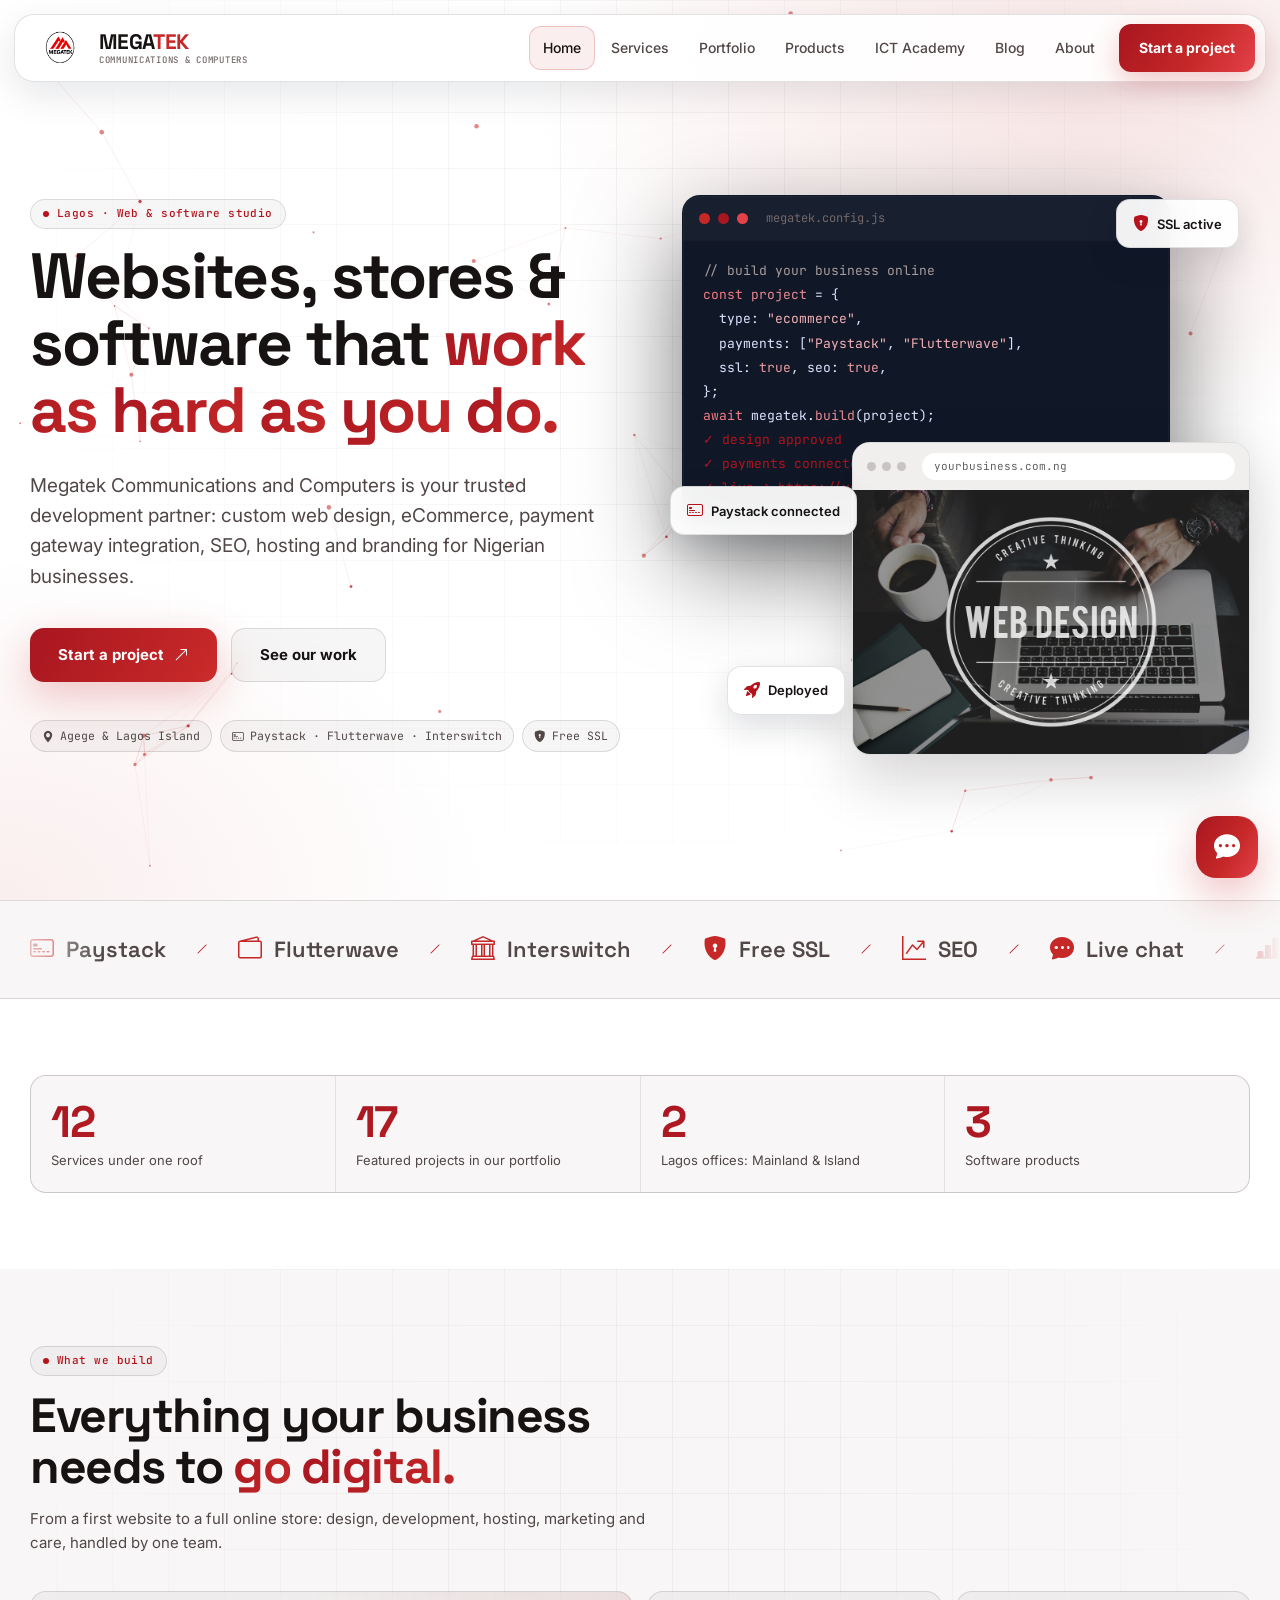
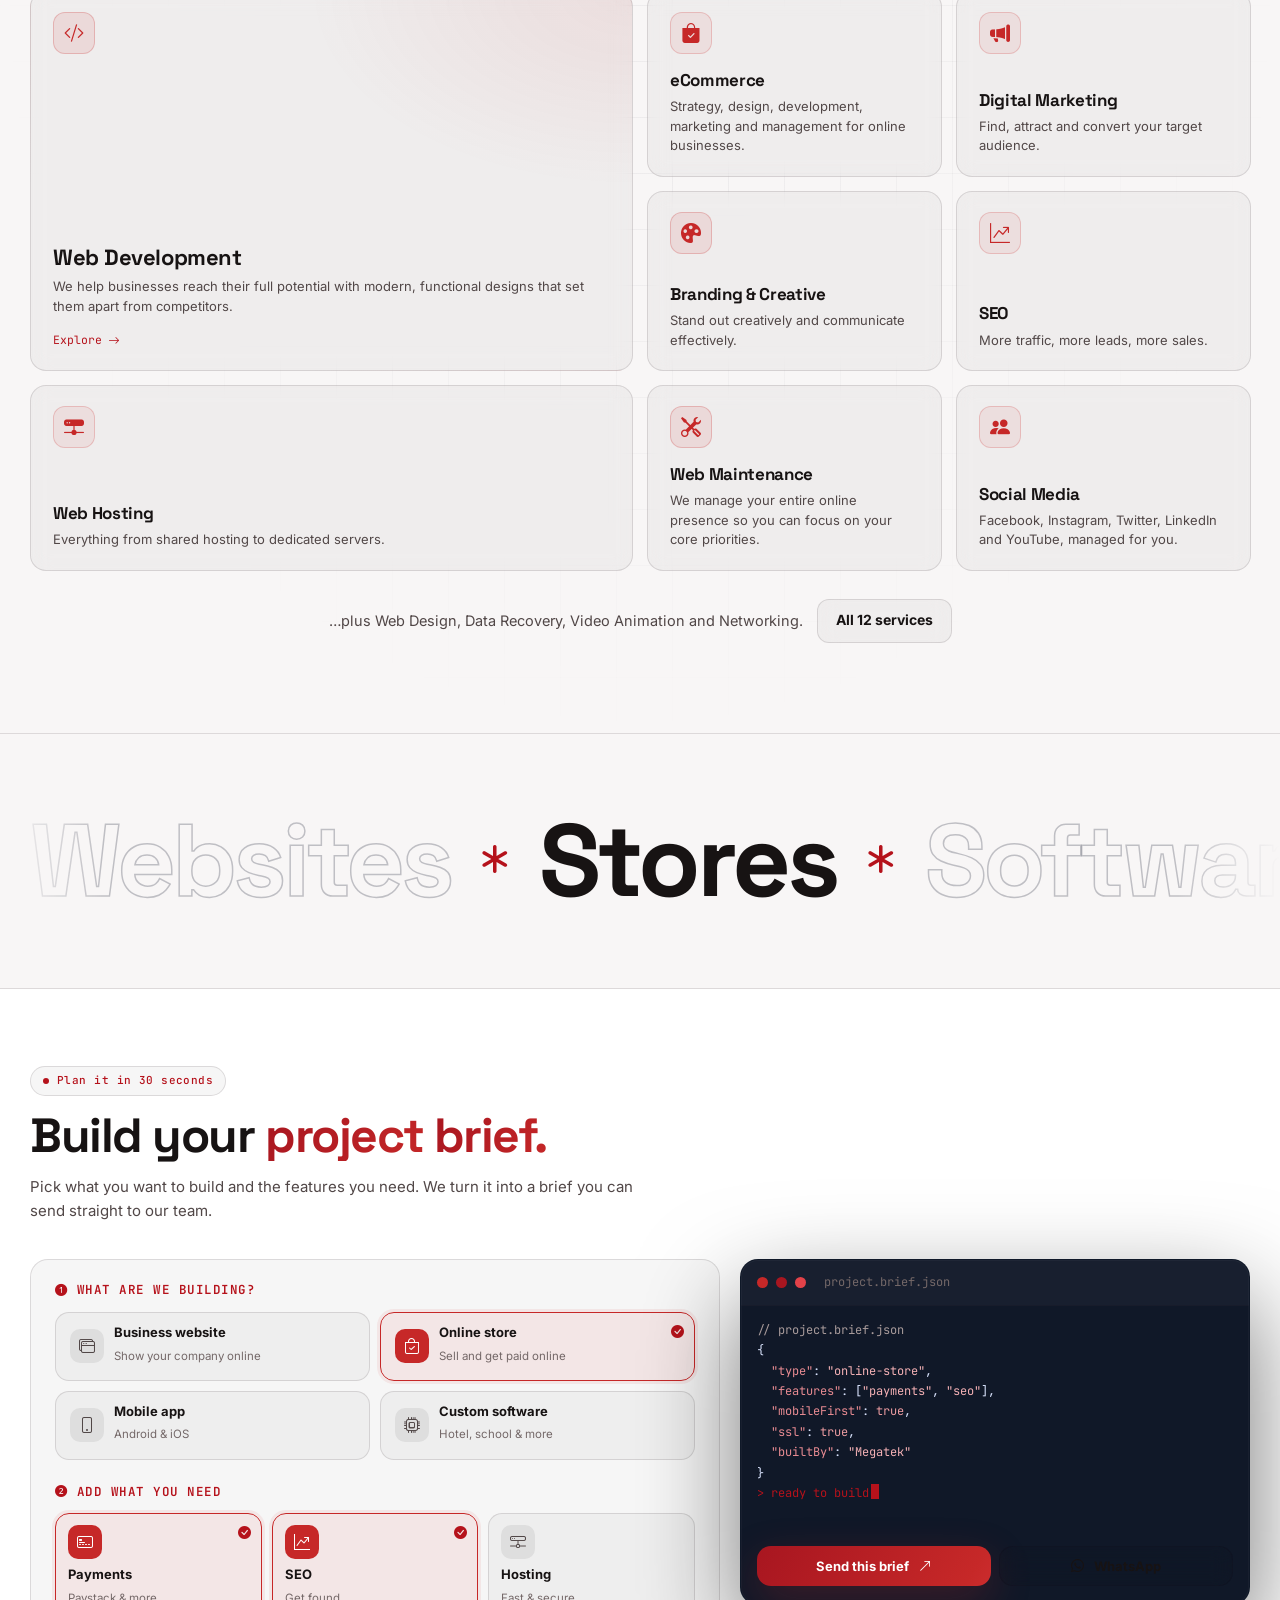
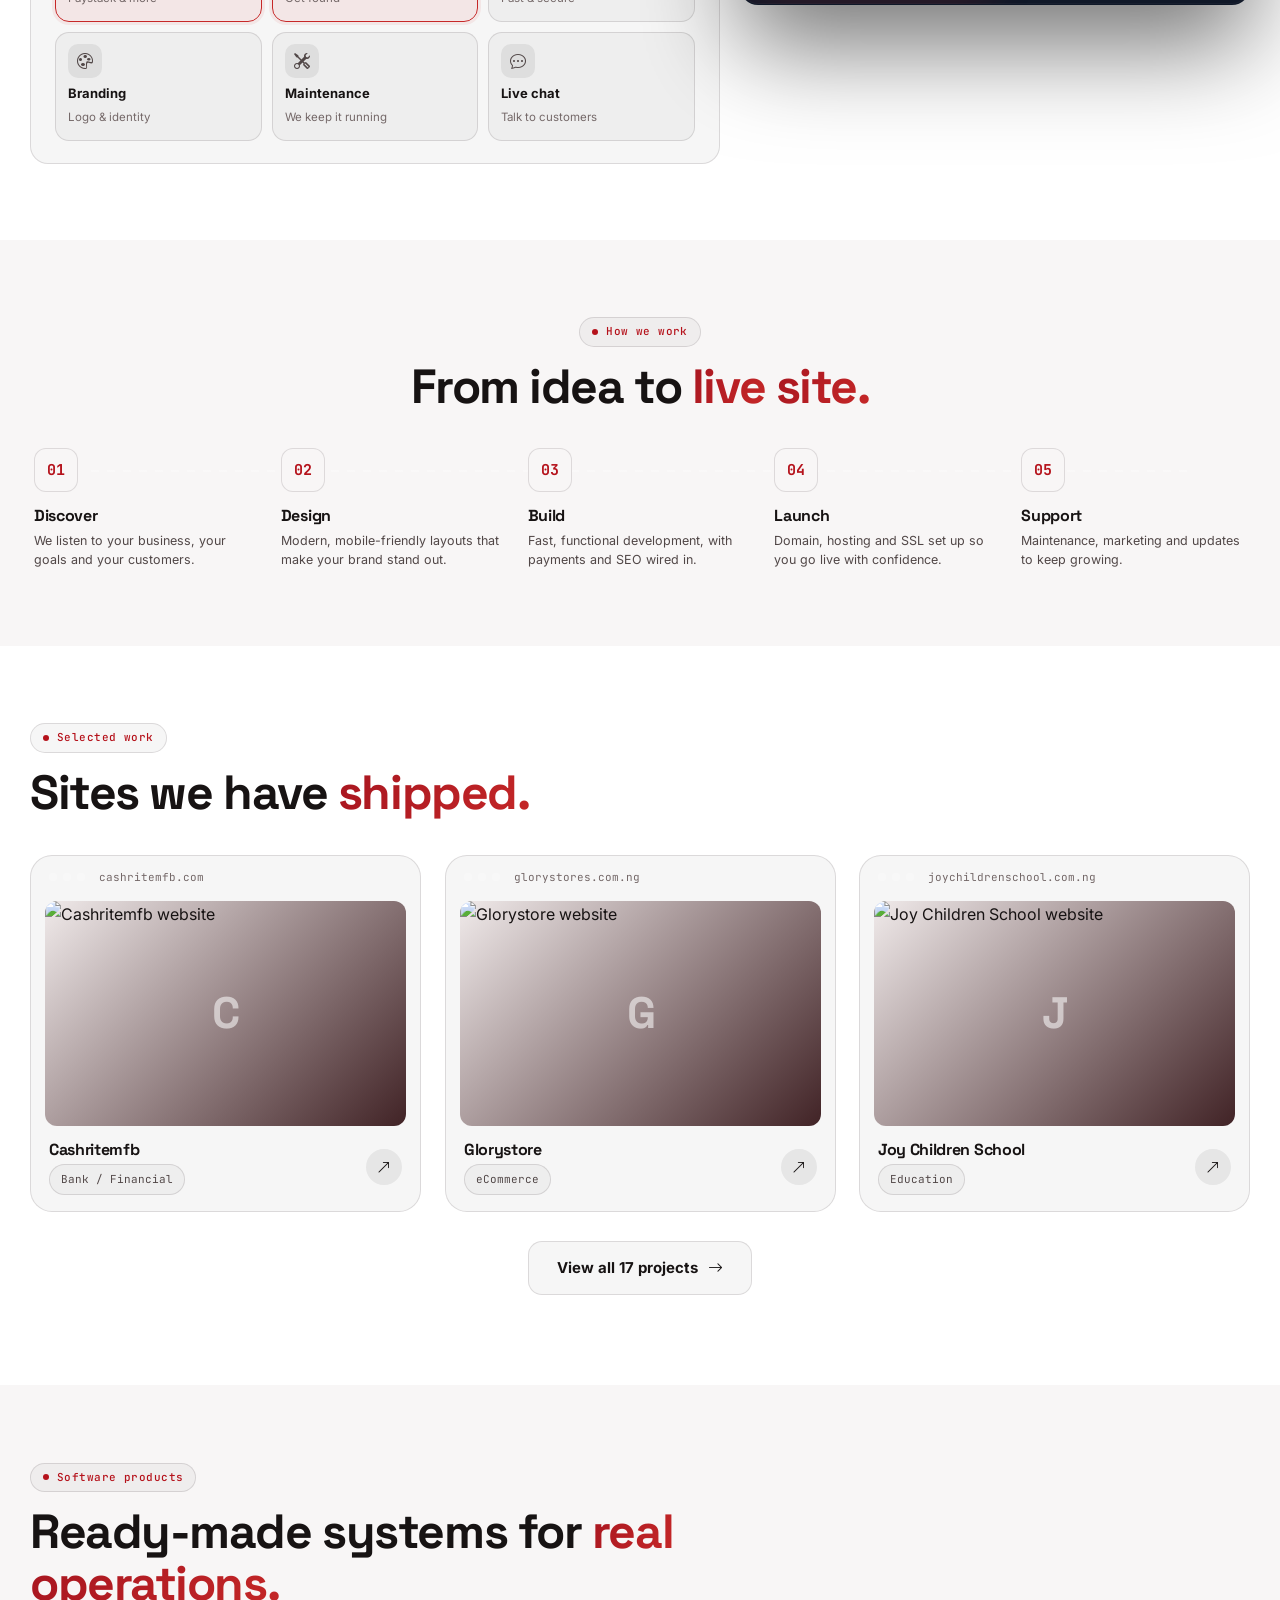
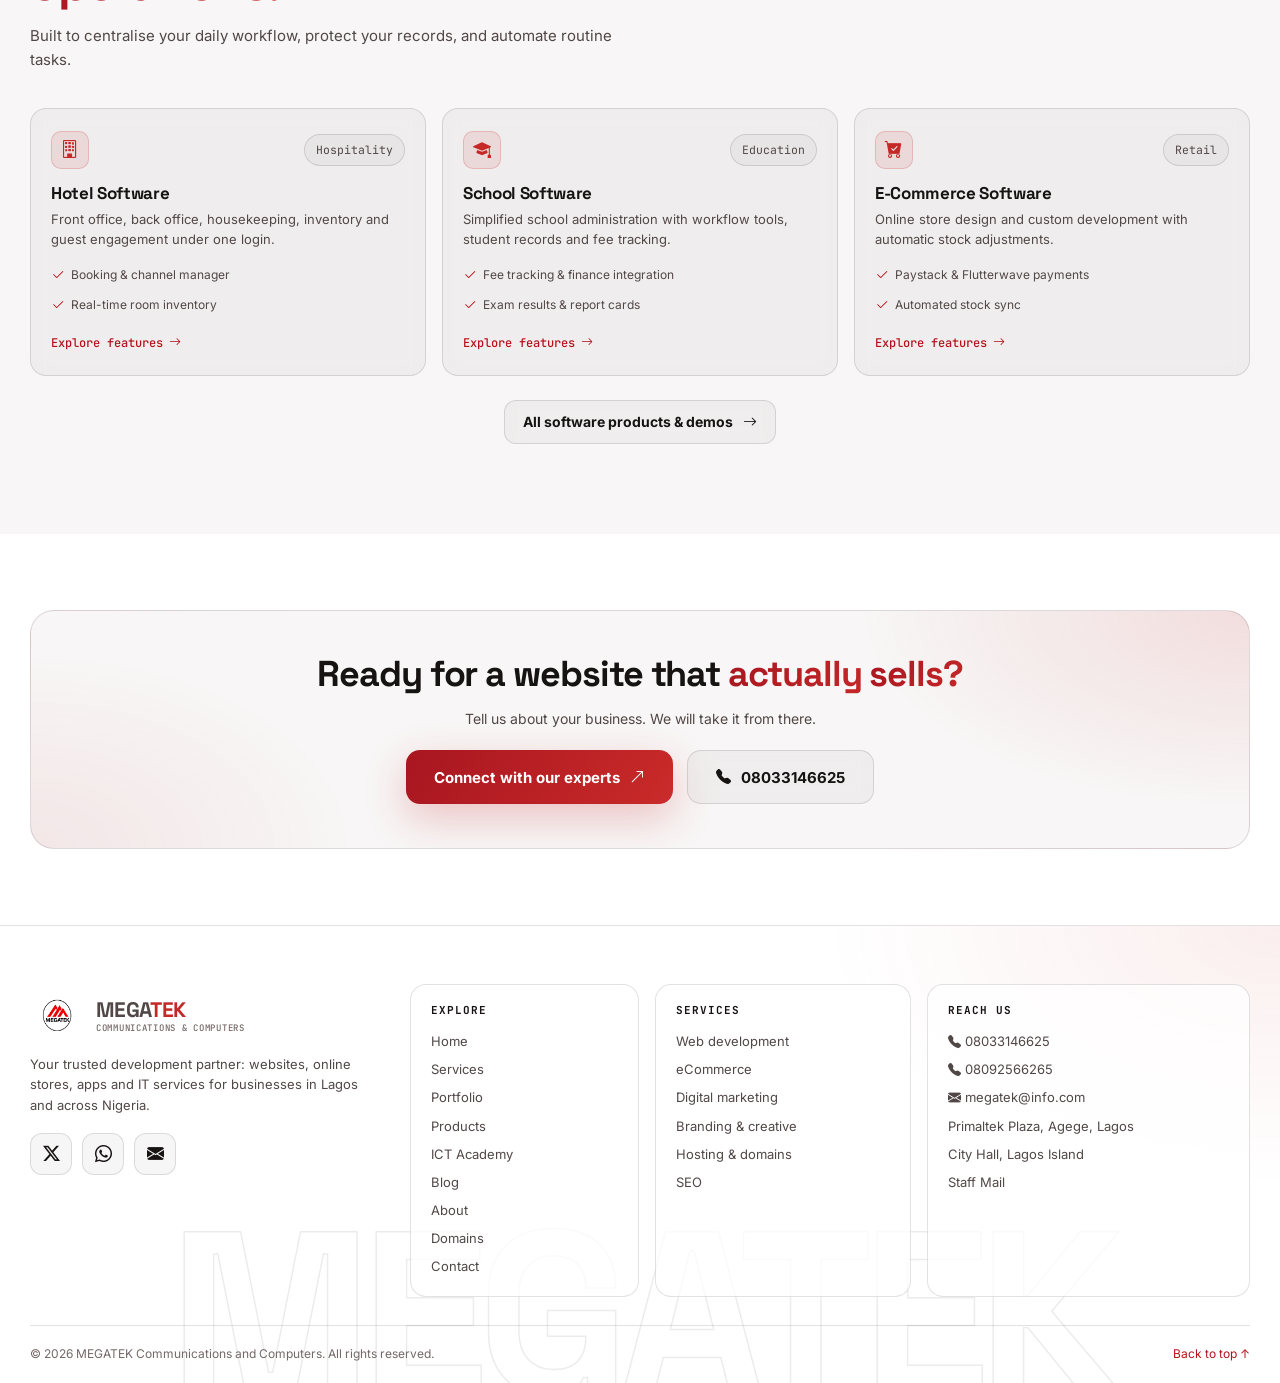
==== commit aafb923c: "Refine Megatek page layouts Co-authored-by: Copilot <223556219+Copilot@users.noreply.github.com>" ====
--- a/index.html
+++ b/index.html
@@ -6,7 +6,7 @@
   <meta name="description" content="Megatek Communications and Computers: custom web design, eCommerce, payment gateway integration, SEO, hosting and branding for Nigerian businesses.">
   <meta name="theme-color" content="#ffffff">
   <title>Megatek | Websites, Online Stores & Software in Lagos</title>
-  <link rel="icon" type="image/png" href="assets/images/logo.png">
+  <link rel="icon" type="image/png" href="assets/images/favicon.png">
   <link rel="stylesheet" href="assets/css/styles.css">
   <script src="assets/js/main.js" defer></script>
 </head>
--- a/assets/css/styles.css
+++ b/assets/css/styles.css
@@ -86,8 +86,9 @@
 .site-nav a[aria-current="page"] { color: #fff; background: rgba(198,40,40,.12); box-shadow: inset 0 0 0 1px rgba(198,40,40,.3); }
 .site-nav .nav-cta { margin-left: 8px; padding: 12px 20px; background: var(--grad); color: #fff; font-weight: 700; box-shadow: 0 10px 28px rgba(198,40,40,.25); }
 .site-nav .nav-cta:hover { color: #fff; background: var(--grad); transform: translateY(-2px); }
-.nav-toggle { display: none; width: 46px; height: 46px; align-items: center; justify-content: center; border: 1px solid var(--line); border-radius: 14px; background: var(--panel); cursor: pointer; }
-.burger, .burger::before, .burger::after { display: block; width: 20px; height: 2px; border-radius: 2px; background: #fff; transition: transform .35s var(--ease), background .2s; }
+.nav-toggle { display: none; width: 46px; height: 46px; align-items: center; justify-content: center; border: 1px solid var(--line); border-radius: 14px; background: #fff; cursor: pointer; transition: background .2s, border-color .2s, box-shadow .2s; }
+.nav-toggle:hover { border-color: rgba(198,40,40,.35); background: rgba(198,40,40,.045); box-shadow: 0 5px 16px rgba(25,15,16,.08); }
+.burger, .burger::before, .burger::after { display: block; width: 19px; height: 2px; border-radius: 2px; background: var(--ink); transition: transform .3s var(--ease), background .2s, width .2s; }
 .burger { position: relative; }
 .burger::before, .burger::after { position: absolute; left: 0; content: ''; }
 .burger::before { top: -6px; } .burger::after { top: 6px; }
@@ -106,21 +107,26 @@
 .orb { position: absolute; z-index: 0; border-radius: 50%; filter: blur(70px); pointer-events: none; animation: drift 16s ease-in-out infinite; }
 
 /* ============ Footer ============ */
-.site-footer { position: relative; overflow: hidden; padding: 90px 0 0; border-top: 1px solid var(--line); background: radial-gradient(700px 400px at 100% 0%, rgba(198,40,40,.08), transparent 65%), var(--bg); }
-.footer-cta { position: relative; z-index: 2; display: flex; align-items: center; justify-content: space-between; gap: 30px; margin-bottom: 80px; padding: 44px 48px; border: 1px solid var(--line); border-radius: 28px; background: linear-gradient(120deg, rgba(198,40,40,.1), rgba(181,18,27,.05) 60%, rgba(198,40,40,.025)); backdrop-filter: blur(14px); }
-.footer-cta h2 { margin: 0 0 8px; font-size: clamp(30px, 3.6vw, 48px); }
-.footer-cta p { margin: 0; }
-.footer-grid { position: relative; z-index: 2; display: grid; grid-template-columns: 1.5fr .8fr .9fr 1.3fr; gap: 48px; }
-.footer-col h4 { margin-bottom: 18px; color: #fff; font-family: var(--mono); font-size: 12px; font-weight: 500; letter-spacing: .1em; text-transform: uppercase; }
-.footer-col ul { display: grid; gap: 9px; margin: 0; padding: 0; list-style: none; }
-.footer-col a, .footer-col li, .footer-col p { color: var(--sub); font-size: 14px; text-decoration: none; }
+.site-footer { position: relative; overflow: hidden; padding: 58px 0 0; border-top: 1px solid var(--line); background: radial-gradient(700px 400px at 100% 0%, rgba(198,40,40,.08), transparent 65%), var(--bg); }
+.footer-cta { position: relative; z-index: 2; display: flex; align-items: center; justify-content: space-between; gap: 18px; margin-bottom: 34px; padding: 20px 24px; border: 1px solid var(--line); border-radius: 16px; background: linear-gradient(120deg, rgba(198,40,40,.09), rgba(181,18,27,.04) 60%, rgba(198,40,40,.02)); backdrop-filter: blur(14px); }
+.footer-cta h2 { margin: 0 0 4px; font-size: clamp(16px, 1.9vw, 22px); }
+.footer-cta p { margin: 0; font-size: 12.5px; line-height: 1.45; color: var(--sub); }
+.footer-cta--centered { flex-direction: column; justify-content: center; gap: 14px; text-align: center; }
+.footer-cta--centered h2 { font-size: clamp(20px, 2.4vw, 28px); }
+.footer-cta--centered p { max-width: 520px; margin-inline: auto; }
+.footer-grid { position: relative; z-index: 2; display: grid; grid-template-columns: 1.35fr .85fr .95fr 1.2fr; gap: 16px; align-items: stretch; }
+.footer-col h4 { margin-bottom: 14px; color: var(--text); font-family: var(--mono); font-size: 11px; font-weight: 700; letter-spacing: .1em; text-transform: uppercase; }
+.footer-col:not(.footer-about) { padding: 20px; border: 1px solid var(--line); border-radius: 16px; background: rgba(255,255,255,.72); }
+.footer-col ul { display: grid; gap: 8px; margin: 0; padding: 0; list-style: none; }
+.footer-col a, .footer-col li, .footer-col p { color: var(--sub); font-size: 13px; line-height: 1.55; text-decoration: none; }
 .footer-col a { transition: color .2s, padding .25s var(--ease); }
 .footer-col a:hover { color: var(--mint); padding-left: 6px; }
-.footer-about p { max-width: 340px; margin: 18px 0 20px; }
+.footer-about { padding: 10px 12px 10px 0; }
+.footer-about p { max-width: 340px; margin: 16px 0 18px; }
 .socials { display: flex; gap: 10px; }
 .socials a { width: 42px; height: 42px; display: grid; place-items: center; border: 1px solid var(--line); border-radius: 12px; background: var(--panel); color: #fff; font-size: 17px; transition: background .25s, transform .3s var(--ease), border-color .25s; padding: 0 !important; }
 .socials a:hover { transform: translateY(-4px); border-color: var(--blue); background: rgba(198,40,40,.12); color: var(--red); }
-.footer-bottom { position: relative; z-index: 2; display: flex; justify-content: space-between; gap: 18px; margin-top: 60px; padding: 22px 0; border-top: 1px solid var(--line); color: var(--dim); font-size: 13px; }
+.footer-bottom { position: relative; z-index: 2; display: flex; justify-content: space-between; gap: 18px; margin-top: 28px; padding: 18px 0; border-top: 1px solid var(--line); color: var(--dim); font-size: 12px; }
 .footer-bottom a { color: var(--mint); text-decoration: none; }
 .footer-word { position: absolute; z-index: 1; left: 50%; bottom: -.2em; transform: translateX(-50%); color: transparent; font-family: var(--display); font-size: clamp(60px, 18vw, 300px); font-weight: 700; line-height: 1; letter-spacing: -.05em; white-space: nowrap; -webkit-text-stroke: 1.5px rgba(255,255,255,.07); pointer-events: none; }
 
@@ -285,84 +291,93 @@
 .work-top { display: flex; align-items: center; gap: 6px; padding: 12px 18px 0; }
 .work-top i { width: 8px; height: 8px; border-radius: 50%; background: rgba(255,255,255,.22); }
 .work-top span { margin-left: 8px; overflow: hidden; color: var(--dim); font-family: var(--mono); font-size: 11px; text-overflow: ellipsis; white-space: nowrap; }
-.work-info { display: flex; align-items: center; justify-content: space-between; gap: 12px; padding: 18px 20px 22px; }
-.work-info h3 { margin: 0 0 6px; font-size: 20px; }
+.work-info { display: flex; align-items: center; justify-content: space-between; gap: 12px; padding: 14px 18px 16px; }
+.work-info h3 { margin: 0 0 4px; font-size: 16px; }
 .work-info .chip { font-size: 11px; }
-.work-go { width: 44px; height: 44px; flex: 0 0 auto; display: grid; place-items: center; border-radius: 50%; background: var(--panel-2); transition: background .3s, transform .4s var(--ease); }
+.work-go { width: 36px; height: 36px; flex: 0 0 auto; display: grid; place-items: center; border-radius: 50%; background: var(--panel-2); font-size: 14px; transition: background .3s, transform .4s var(--ease); }
 .work:hover .work-go { background: var(--mint); color: #04060d; transform: rotate(45deg); }
 
 /* ============ CTA band ============ */
-.cta { position: relative; overflow: hidden; padding: 70px 56px; border: 1px solid var(--line); border-radius: 32px; background: radial-gradient(600px 300px at 100% 0%, rgba(198,40,40,.12), transparent 65%), radial-gradient(500px 300px at 0% 100%, rgba(181,18,27,.07), transparent 65%), var(--bg-2); text-align: center; }
-.cta h2 { max-width: 820px; margin-inline: auto; }
-.cta p { max-width: 560px; margin: 0 auto 30px; }
+.cta { position: relative; overflow: hidden; padding: 44px 32px; border: 1px solid var(--line); border-radius: 24px; background: radial-gradient(600px 300px at 100% 0%, rgba(198,40,40,.12), transparent 65%), radial-gradient(500px 300px at 0% 100%, rgba(181,18,27,.07), transparent 65%), var(--bg-2); text-align: center; }
+.cta h2 { max-width: 720px; margin-inline: auto; font-size: clamp(22px, 3.2vw, 36px); }
+.cta p { max-width: 520px; margin: 0 auto 20px; font-size: 14px; }
 .cta .hero-actions { justify-content: center; opacity: 1; transform: none; }
 
 /* ============ Services page ============ */
-.svc-layout { display: grid; grid-template-columns: 340px 1fr; gap: 40px; align-items: start; }
-.svc-tabs { position: sticky; top: 100px; display: grid; gap: 6px; padding: 10px; }
-.svc-tab { display: flex; align-items: center; gap: 14px; padding: 13px 14px; border: 0; border-radius: 14px; background: transparent; color: var(--sub); font-size: 15px; font-weight: 600; text-align: left; cursor: pointer; transition: background .25s, color .25s; }
-.svc-tab i { width: 36px; height: 36px; display: grid; place-items: center; border-radius: 10px; background: var(--panel-2); font-size: 17px; transition: background .25s, color .25s; }
+.svc-layout { display: grid; grid-template-columns: 280px 1fr; gap: 24px; align-items: start; }
+.svc-tabs { position: sticky; top: 90px; display: grid; gap: 5px; padding: 8px; border-radius: 16px; }
+.svc-tab { display: flex; align-items: center; gap: 10px; padding: 9px 12px; border: 0; border-radius: 10px; background: transparent; color: var(--sub); font-size: 13px; font-weight: 600; text-align: left; cursor: pointer; transition: background .25s, color .25s; }
+.svc-tab i { width: 28px; height: 28px; display: grid; place-items: center; border-radius: 8px; background: var(--panel-2); font-size: 14px; transition: background .25s, color .25s; }
 .svc-tab:hover { color: #fff; background: var(--panel-2); }
 .svc-tab[aria-selected="true"] { color: #fff; background: rgba(181,18,27,.9); box-shadow: inset 0 0 0 1px rgba(181,18,27,.4); }
 .svc-tab[aria-selected="true"] i { background: var(--blue); color: #fff; }
-.svc-panel { display: none; padding: 44px; }
+.svc-panel { display: none; padding: 24px 26px; border-radius: 18px; }
 .svc-panel.is-active { display: block; animation: child-in .55s var(--ease) both; }
-.svc-panel .bento-ico { margin-bottom: 26px; width: 66px; height: 66px; font-size: 30px; }
-.svc-panel h2 { margin-bottom: 14px; font-size: clamp(34px, 4vw, 52px); }
-.svc-panel > p { max-width: 640px; font-size: 17px; }
-.svc-feats { display: grid; grid-template-columns: repeat(2, 1fr); gap: 12px; margin: 28px 0 32px; padding: 0; list-style: none; }
-.svc-feats li { display: flex; align-items: center; gap: 12px; padding: 14px 16px; border: 1px solid var(--line); border-radius: 14px; background: var(--panel); color: var(--text); font-size: 14.5px; font-weight: 500; }
+.svc-panel .bento-ico { margin-bottom: 14px; width: 38px; height: 38px; font-size: 18px; border-radius: 10px; }
+.svc-panel h2 { margin-bottom: 8px; font-size: clamp(20px, 2.6vw, 30px); }
+.svc-panel > p { max-width: 620px; font-size: 13.5px; line-height: 1.55; }
+.svc-feats { display: grid; grid-template-columns: repeat(2, 1fr); gap: 8px; margin: 18px 0 20px; padding: 0; list-style: none; }
+.svc-feats li { display: flex; align-items: center; gap: 8px; padding: 8px 12px; border: 1px solid var(--line); border-radius: 10px; background: var(--panel); color: var(--text); font-size: 12.5px; font-weight: 500; }
 .svc-feats li i { color: var(--mint); }
-.svc-actions { display: flex; flex-wrap: wrap; gap: 12px; }
+.svc-actions { display: flex; flex-wrap: wrap; gap: 8px; }
+.svc-actions .btn { min-height: 38px; padding: 7px 16px; font-size: 12.5px; border-radius: 9px; }
 
 /* ============ Portfolio ============ */
-.filters { display: flex; flex-wrap: wrap; gap: 10px; margin-bottom: 40px; }
-.filter { padding: 10px 20px; border: 1px solid var(--line); border-radius: 999px; background: var(--panel); color: var(--sub); font-family: var(--mono); font-size: 12.5px; letter-spacing: .04em; text-transform: uppercase; cursor: pointer; transition: all .25s; }
+.filters { display: flex; flex-wrap: wrap; gap: 8px; margin-bottom: 30px; }
+.filter { padding: 8px 16px; border: 1px solid var(--line); border-radius: 999px; background: var(--panel); color: var(--sub); font-family: var(--mono); font-size: 12px; letter-spacing: .04em; text-transform: uppercase; cursor: pointer; transition: all .25s; }
 .filter:hover { color: #fff; border-color: rgba(255,255,255,.3); }
-.filter[aria-pressed="true"] { border-color: var(--blue); background: rgba(181,18,27,.9); color: #fff; box-shadow: 0 0 0 4px rgba(181,18,27,.08); }
+.filter[aria-pressed="true"] { border-color: var(--blue); background: rgba(181,18,27,.9); color: #fff; box-shadow: 0 0 0 3px rgba(181,18,27,.08); }
 .work.is-hidden { display: none; }
 .work.is-showing { animation: child-in .5s var(--ease) both; }
 
 /* ============ Products + CSS dashboards ============ */
-.product { display: grid; grid-template-columns: .9fr 1.1fr; gap: 70px; align-items: center; padding-block: 56px; }
+.product { display: grid; grid-template-columns: .95fr 1.05fr; gap: 36px; align-items: center; padding-block: 36px; }
 .product + .product { border-top: 1px solid var(--line); }
 .product:nth-child(even) .product-copy { order: 2; }
-.product-copy h2 { font-size: clamp(36px, 4.4vw, 60px); }
-.product-feats { display: grid; gap: 10px; margin: 24px 0 30px; padding: 0; list-style: none; }
-.product-feats li { display: flex; gap: 12px; color: var(--text); font-size: 15px; }
-.product-feats li i { color: var(--mint); margin-top: 3px; }
-.dash { display: grid; grid-template-columns: 74px 1fr; min-height: 380px; }
-.dash-side { display: flex; flex-direction: column; align-items: center; gap: 10px; padding: 18px 0; border-right: 1px solid var(--line); background: rgba(255,255,255,.03); }
-.dash-side i { width: 40px; height: 40px; display: grid; place-items: center; border-radius: 12px; color: var(--dim); font-size: 17px; }
-.dash-side i.on { background: var(--blue); color: #fff; box-shadow: 0 8px 22px rgba(198,40,40,.24); }
-.dash-main { padding: 20px; }
-.dash-top { display: flex; justify-content: space-between; align-items: center; margin-bottom: 16px; font-family: var(--mono); font-size: 12px; color: var(--sub); }
-.dash-top b { color: var(--text); font-family: var(--display); font-size: 17px; }
-.dash-kpis { display: grid; grid-template-columns: repeat(3, 1fr); gap: 10px; margin-bottom: 14px; }
-.kpi { padding: 12px 14px; border: 1px solid var(--line); border-radius: 12px; background: var(--panel); }
-.kpi small { display: block; color: var(--dim); font-size: 11px; } .kpi b { font-family: var(--display); font-size: 22px; } .kpi em { color: var(--mint); font-size: 11px; font-style: normal; }
-.dash-chart { display: flex; align-items: flex-end; gap: 7px; height: 110px; padding: 14px; border: 1px solid var(--line); border-radius: 12px; background: var(--panel); }
-.dash-chart span { flex: 1; height: var(--h); border-radius: 5px 5px 2px 2px; background: linear-gradient(180deg, var(--blue), rgba(181,31,43,.5)); transform-origin: bottom; animation: grow 1.4s var(--ease) both; animation-delay: calc(var(--i) * 60ms); }
+.product-copy h2 { font-size: clamp(20px, 2.8vw, 32px); margin-bottom: 10px; }
+.product-copy .lead { font-size: 13.5px; line-height: 1.55; }
+.product-feats { display: grid; gap: 7px; margin: 16px 0 20px; padding: 0; list-style: none; }
+.product-feats li { display: flex; gap: 9px; color: var(--text); font-size: 12.5px; }
+.product-feats li i { color: var(--mint); margin-top: 2px; }
+.dash { display: grid; grid-template-columns: 68px 1fr; min-height: 320px; max-width: 520px; width: 100%; border-radius: 18px; color: #fff; background: #101828 !important; }
+.dash-side { display: flex; flex-direction: column; align-items: center; gap: 8px; padding: 14px 0; border-right: 1px solid rgba(255,255,255,.1); background: rgba(255,255,255,.03); }
+.dash-side i { width: 34px; height: 34px; display: grid; place-items: center; border-radius: 10px; color: rgba(255,255,255,.5); font-size: 15px; }
+.dash-side i.on { background: var(--blue); color: #fff; box-shadow: 0 6px 18px rgba(198,40,40,.35); }
+.dash-main { padding: 16px; color: #fff; }
+.dash-top { display: flex; justify-content: space-between; align-items: center; gap: 8px; margin-bottom: 12px; font-family: var(--mono); font-size: 11px; color: #cbd5e1; }
+.dash-top b { color: #ffffff !important; font-family: var(--display); font-size: 15px; }
+.dash-top span { display: none; }
+.dash-kpis { display: grid; grid-template-columns: repeat(3, minmax(0, 1fr)); gap: 8px; margin-bottom: 12px; }
+.kpi { min-width: 0; padding: 10px 12px; border: 1px solid rgba(255,255,255,.1); border-radius: 10px; background: rgba(255,255,255,.06); }
+.kpi small { display: block; color: #cbd5e1; font-size: 10.5px; }
+.kpi b { display: block; overflow-wrap: anywhere; font-family: var(--display); font-size: clamp(12px, 1.4vw, 18px); line-height: 1.2; color: #ffffff !important; }
+.kpi em { display: inline-flex; max-width: 100%; color: #f87171; font-size: 10px; font-style: normal; white-space: normal; }
+.dash-chart { display: flex; align-items: flex-end; gap: 6px; height: 95px; padding: 10px 12px; border: 1px solid rgba(255,255,255,.1); border-radius: 10px; background: rgba(255,255,255,.04); }
+.dash-chart span { flex: 1; height: var(--h); border-radius: 4px 4px 2px 2px; background: linear-gradient(180deg, var(--blue), rgba(181,31,43,.5)); transform-origin: bottom; animation: grow 1.4s var(--ease) both; animation-delay: calc(var(--i) * 60ms); }
 .dash-chart span:nth-child(3n) { background: linear-gradient(180deg, var(--mint), rgba(181,18,27,.25)); }
 @keyframes grow { from { transform: scaleY(0); } }
-.dash-rows { display: grid; gap: 7px; margin-top: 12px; }
-.dash-row { display: flex; align-items: center; gap: 10px; padding: 9px 12px; border-radius: 10px; background: var(--panel); font-size: 12.5px; color: var(--sub); }
-.dash-row b { color: var(--text); font-weight: 600; } .dash-row em { margin-left: auto; padding: 2px 9px; border-radius: 999px; background: rgba(198,40,40,.08); color: var(--red); font-size: 11px; font-style: normal; }
-.dash-row em.w { background: rgba(198,40,40,.08); color: var(--red); }
-.dash-row i { width: 24px; height: 24px; border-radius: 50%; background: var(--grad); }
+.dash-rows { display: grid; gap: 6px; margin-top: 10px; }
+.dash-row { display: grid; grid-template-columns: 20px minmax(0, 1fr) max-content; grid-template-rows: auto auto; align-items: center; column-gap: 8px; row-gap: 2px; min-width: 0; padding: 7px 10px; border-radius: 8px; background: rgba(255,255,255,.05); font-size: 11.5px; color: #cbd5e1; }
+.dash-row b { grid-column: 2; grid-row: 1; min-width: 0; overflow-wrap: anywhere; color: #ffffff !important; font-weight: 600; }
+.dash-row span { grid-column: 2; grid-row: 2; min-width: 0; overflow-wrap: anywhere; color: #94a3b8; font-size: 10px; }
+.dash-row em { grid-column: 3; grid-row: 1 / span 2; justify-self: end; margin: 0; padding: 4px 8px; border-radius: 999px; background: rgba(239,68,68,.15); color: #fecaca; font-size: 9px; font-style: normal; line-height: 1.2; white-space: nowrap; }
+.dash-row em.w { background: rgba(245,158,11,.16); color: #fde68a; }
+.dash-row i { grid-column: 1; grid-row: 1 / span 2; width: 20px; height: 20px; border-radius: 50%; background: var(--grad); }
 
 /* ============ Academy ============ */
-.course-grid { display: grid; grid-template-columns: repeat(2, 1fr); gap: 22px; }
-.course { padding: 34px; }
-.course-head { display: flex; align-items: center; gap: 16px; margin-bottom: 24px; }
-.course-head .bento-ico { margin: 0; flex: 0 0 auto; }
-.course-head h3 { margin: 0; font-size: 26px; }
-.academy-mark { width: min(207px, 80vw); height: auto; margin: 0 0 28px; }
-.course ul { display: grid; gap: 10px; margin: 0; padding: 0; list-style: none; }
-.course li { display: flex; align-items: center; gap: 12px; padding: 13px 16px; border: 1px solid var(--line); border-radius: 14px; background: var(--panel); font-weight: 500; transition: transform .3s var(--ease), border-color .3s; }
-.course li:hover { transform: translateX(8px); border-color: var(--blue); }
-.course li i { color: var(--mint); }
-.course--more { display: flex; flex-direction: column; justify-content: center; align-items: flex-start; background: radial-gradient(400px 260px at 100% 0%, rgba(198,40,40,.1), transparent 65%), var(--panel); }
+.course-grid { display: grid; grid-template-columns: repeat(2, 1fr); gap: 16px; }
+.course { padding: 20px 22px; border-radius: 16px; }
+.course-head { display: flex; align-items: center; gap: 12px; margin-bottom: 14px; }
+.course-head .bento-ico { margin: 0; flex: 0 0 auto; width: 34px; height: 34px; font-size: 15px; border-radius: 8px; }
+.course-head h3 { margin: 0; font-size: 17px; }
+.academy-mark { width: min(170px, 70vw); height: auto; margin: 0 0 20px; }
+.course ul { display: grid; gap: 7px; margin: 0; padding: 0; list-style: none; }
+.course li { display: flex; align-items: center; gap: 10px; padding: 8px 12px; border: 1px solid var(--line); border-radius: 10px; background: var(--panel); font-size: 12.5px; font-weight: 500; transition: transform .3s var(--ease), border-color .3s; }
+.course li:hover { transform: translateX(6px); border-color: var(--blue); }
+.course li i { color: var(--mint); font-size: 13px; }
+.course--more { display: flex; flex-direction: column; justify-content: center; align-items: flex-start; padding: 22px 24px; border-radius: 16px; background: radial-gradient(400px 260px at 100% 0%, rgba(198,40,40,.1), transparent 65%), var(--panel); }
+.course--more h3 { font-size: 17px; margin-bottom: 6px; }
+.course--more p { font-size: 12.5px; line-height: 1.5; margin-bottom: 14px; }
 
 /* ============ Domains ============ */
 .domain-search { display: flex; gap: 10px; max-width: 720px; margin-top: 34px; padding: 8px; border: 1px solid var(--line); border-radius: 20px; background: rgba(8,12,26,.75); backdrop-filter: blur(14px); box-shadow: 0 30px 80px rgba(0,0,0,.4); }
@@ -403,36 +418,41 @@
 .empty.is-on { display: block; }
 
 /* ============ About ============ */
-.statement { max-width: 980px; margin-bottom: 70px; font-family: var(--display); font-size: clamp(28px, 3.8vw, 50px); font-weight: 600; line-height: 1.18; letter-spacing: -.03em; color: var(--text); }
-.statement span { color: var(--sub); }
-.principles { display: grid; grid-template-columns: repeat(3, 1fr); gap: 20px; }
-.principle { min-height: 300px; display: flex; flex-direction: column; padding: 34px; }
-.principle .num { margin-bottom: auto; color: transparent; font-family: var(--display); font-size: 78px; font-weight: 700; line-height: .8; -webkit-text-stroke: 1.5px rgba(255,255,255,.3); }
-.principle h3 { margin: 40px 0 10px; font-size: 26px; } .principle p { margin: 0; font-size: 15px; }
-.offices { display: grid; grid-template-columns: repeat(2, 1fr); gap: 22px; }
-.office { padding: 36px; }
-.office .chip { margin-bottom: 18px; color: var(--mint); }
-.office h3 { font-size: 28px; } .office p { margin: 0 0 6px; font-size: 16px; color: var(--text); }
-.office a { color: var(--mint); font-family: var(--mono); font-size: 13px; text-decoration: none; }
+.statement { max-width: 820px; margin-bottom: 32px; font-family: var(--display); font-size: clamp(17px, 2.3vw, 24px); font-weight: 600; line-height: 1.38; letter-spacing: -.02em; color: var(--text); }
+.statement span { color: var(--sub); font-weight: 400; }
+.principles { display: grid; grid-template-columns: repeat(3, 1fr); gap: 16px; }
+.principle { display: flex; flex-direction: column; padding: 20px 22px; border-radius: 16px; }
+.principle .num { margin-bottom: 12px; font-family: var(--display); font-size: 32px; font-weight: 700; line-height: 1; color: var(--mint); opacity: .7; -webkit-text-stroke: 0; }
+.principle h3 { margin: 0 0 8px; font-size: 16px; } .principle p { margin: 0; font-size: 12.5px; line-height: 1.5; color: var(--sub); }
+.offices { display: grid; grid-template-columns: repeat(2, 1fr); gap: 16px; }
+.office { padding: 22px 24px; border-radius: 16px; }
+.office .chip { margin-bottom: 12px; font-size: 11px; color: var(--mint); }
+.office h3 { font-size: 17px; margin-bottom: 6px; } .office p { margin: 0 0 10px; font-size: 12.5px; line-height: 1.5; color: var(--sub); }
+.office a { color: var(--mint); font-family: var(--mono); font-size: 12px; font-weight: 600; text-decoration: none; }
 
 /* ============ Contact ============ */
-.contact-grid { display: grid; grid-template-columns: 1.1fr .9fr; gap: 28px; align-items: start; }
-.form { display: grid; grid-template-columns: 1fr 1fr; gap: 18px; padding: 38px; }
-.field { display: grid; gap: 8px; } .field--wide { grid-column: 1 / -1; }
-.field label { color: var(--sub); font-family: var(--mono); font-size: 11.5px; letter-spacing: .08em; text-transform: uppercase; }
-.field input, .field textarea, .field select { width: 100%; min-height: 56px; padding: 14px 18px; border: 1px solid var(--line); border-radius: 14px; background: rgba(255,255,255,.04); transition: border-color .25s, box-shadow .25s, background .25s; }
+.contact-grid { display: grid; grid-template-columns: 1.15fr .85fr; gap: 24px; align-items: start; }
+.form { display: grid; grid-template-columns: 1fr 1fr; gap: 16px; padding: 28px; border-radius: 20px; background: linear-gradient(160deg, #fff, #fcf8f8); box-shadow: 0 22px 60px rgba(25,15,16,.08); }
+.form-brand { grid-column: 1 / -1; display: grid; justify-items: center; gap: 8px; margin-bottom: 2px; padding: 0 0 18px; border-bottom: 1px solid var(--line); text-align: center; }
+.form-brand img { width: 112px; height: 74px; object-fit: contain; }
+.form-brand h2 { margin: 0; font-size: 22px; }
+.form-brand p { margin: 0; font-size: 13px; }
+.field { display: grid; gap: 5px; } .field--wide { grid-column: 1 / -1; }
+.field label { color: var(--sub); font-family: var(--mono); font-size: 11px; letter-spacing: .06em; text-transform: uppercase; }
+.field input, .field textarea, .field select { width: 100%; min-height: 48px; padding: 11px 14px; border: 1px solid var(--line); border-radius: 12px; background: #fff; font-size: 14px; transition: border-color .25s, box-shadow .25s, background .25s; }
 .field select option { color: #000; }
-.field textarea { min-height: 160px; resize: vertical; }
-.field input:focus, .field textarea:focus, .field select:focus { outline: 0; border-color: var(--blue); background: rgba(198,40,40,.035); box-shadow: 0 0 0 4px rgba(198,40,40,.1); }
+.field textarea { min-height: 140px; resize: vertical; }
+.field input:focus, .field textarea:focus, .field select:focus { outline: 0; border-color: var(--blue); background: rgba(198,40,40,.035); box-shadow: 0 0 0 3px rgba(198,40,40,.1); }
 .field input::placeholder, .field textarea::placeholder { color: var(--dim); }
-.form-note { grid-column: 1 / -1; margin: 0; color: var(--dim); font-size: 13px; }
-.form-status { min-height: 22px; color: var(--mint); font-family: var(--mono); font-size: 13px; }
-.contact-side { display: grid; gap: 16px; }
-.contact-card { display: flex; gap: 16px; padding: 24px; text-decoration: none; }
-.contact-card > i { width: 50px; height: 50px; flex: 0 0 auto; display: grid; place-items: center; border-radius: 14px; background: rgba(198,40,40,.08); color: var(--blue); font-size: 21px; }
-.contact-card:nth-child(2) > i, .contact-card:nth-child(3) > i { background: rgba(198,40,40,.08); color: var(--red); }
-.contact-card h3 { margin-bottom: 4px; font-size: 17px; } .contact-card p { margin: 0; color: var(--sub); font-size: 14.5px; }
-.map { height: 300px; margin-top: 16px; overflow: hidden; border: 1px solid var(--line); border-radius: var(--radius); }
+.form-note { grid-column: 1 / -1; margin: 0; color: var(--dim); font-size: 12px; line-height: 1.45; }
+.form-status { min-height: 20px; color: var(--mint); font-family: var(--mono); font-size: 12px; }
+.contact-side { display: grid; gap: 10px; }
+.contact-card { display: flex; align-items: center; gap: 12px; padding: 12px 14px; border-radius: 12px; text-decoration: none; }
+.contact-card > i { width: 36px; height: 36px; flex: 0 0 auto; display: grid; place-items: center; border-radius: 10px; background: rgba(198,40,40,.08); color: var(--blue); font-size: 16px; }
+.contact-card[href*="wa.me"] > i { background: rgba(37,211,102,.12); color: #25d366; }
+.contact-card:nth-child(3) > i { background: rgba(198,40,40,.08); color: var(--red); }
+.contact-card h3 { margin: 0 0 2px; font-size: 13.5px; } .contact-card p { margin: 0; color: var(--sub); font-size: 12px; line-height: 1.4; }
+.map { height: 170px; margin-top: 8px; overflow: hidden; border: 1px solid var(--line); border-radius: 12px; }
 .map iframe { width: 100%; height: 100%; border: 0; filter: invert(.92) hue-rotate(185deg) saturate(.8) brightness(.95); }
 
 /* ============ Chatbot ============ */
@@ -480,75 +500,176 @@
   .header-inner { position: relative; }
   .site-nav.is-open { display: flex; animation: child-in .3s var(--ease) both; }
   .site-nav a { padding: 14px 16px; font-size: 16px; } .site-nav .nav-cta { margin: 8px 0 0; text-align: center; }
-  .svc-layout { grid-template-columns: 1fr; } .svc-tabs { position: static; grid-template-columns: repeat(2, 1fr); }
-  .product { grid-template-columns: 1fr; gap: 40px; } .product:nth-child(even) .product-copy { order: 0; }
-  .process { grid-template-columns: 1fr 1fr; gap: 34px 18px; } .process::before { display: none; }
-  .contact-grid, .course-grid, .offices, .principles { grid-template-columns: 1fr; }
+  .svc-layout { grid-template-columns: 1fr; gap: 20px; } .svc-tabs { position: static; grid-template-columns: repeat(2, 1fr); gap: 6px; }
+  .product { grid-template-columns: 1fr; gap: 28px; } .product:nth-child(even) .product-copy { order: 0; }
+  .dash { max-width: 480px; margin-inline: auto; }
+  .process { grid-template-columns: 1fr 1fr; gap: 24px 16px; } .process::before { display: none; }
+  .contact-grid, .course-grid, .offices, .principles { grid-template-columns: 1fr; gap: 14px; }
   .feat-grid { grid-template-columns: 1fr; }
-  .footer-cta { flex-direction: column; align-items: flex-start; }
+  .footer-cta { flex-direction: column; align-items: flex-start; gap: 14px; }
 }
 @media (max-width: 680px) {
-  .container { width: min(var(--content), calc(100% - 36px)); } .section { padding-block: 80px; }
-  .page-hero { padding: 125px 0 55px; } .hero { padding: 120px 0 65px; min-height: 0; }
-  .hero h1 { font-size: clamp(25px, 6.8vw, 32px); line-height: 1.15; margin-bottom: 16px; letter-spacing: -.02em; }
-  .page-hero h1 { font-size: clamp(23px, 6vw, 30px); line-height: 1.18; margin-bottom: 14px; letter-spacing: -.02em; }
-  .hero .lead, .page-hero .lead { font-size: 15px; line-height: 1.55; margin-bottom: 20px; }
-  .eyebrow { font-size: 11px; padding: 5px 12px; margin-bottom: 14px; }
-  .crumbs { font-size: 11.5px; margin-bottom: 14px; }
-  .hero-actions, .svc-actions, .config-cta { gap: 10px; }
-  .btn { min-height: 44px; padding: 9px 20px; font-size: 13.5px; border-radius: 12px; gap: 8px; }
-  .btn--sm { min-height: 36px; padding: 6px 14px; font-size: 12.5px; border-radius: 10px; gap: 6px; }
-  .btn i { font-size: 13px; }
-  .site-nav a { padding: 12px 14px; font-size: 14px; }
-  .site-nav .nav-cta { min-height: 42px; padding: 10px 18px; font-size: 13.5px; border-radius: 12px; margin-top: 8px; }
-  .filter { padding: 8px 14px; font-size: 11.5px; }
-  .opt { padding: 12px 14px; gap: 10px; border-radius: 14px; }
-  .opt i { width: 34px; height: 34px; font-size: 16px; border-radius: 10px; }
-  .opt b { font-size: 13.5px; }
-  .opt small { font-size: 11.5px; }
-  .chatbot-fab { width: 52px; height: 52px; font-size: 22px; border-radius: 16px; }
-  .to-top { width: 42px; height: 42px; font-size: 16px; border-radius: 12px; }
-  .hero-trust { margin-top: 20px; gap: 6px; }
-  .hero-trust .chip { font-size: 11px; padding: 4px 9px; }
-  .mq-item { font-size: 16px; padding-inline: 18px; gap: 8px; }
-  .mq-item i { font-size: 18px; }
-  .marquee { padding-block: 16px; }
-  .marquee--big { padding-block: 22px; }
-  .marquee--big .mq-item { font-size: clamp(26px, 8vw, 40px); }
-  .hero-stage { min-height: 470px; } .hero-win { width: 100%; } .browser { width: 82%; } .float-chip--b { display: none; }
-  .win-code { font-size: 11.5px; padding: 14px; }
-  .stats { grid-template-columns: 1fr 1fr; } .stat { padding: 28px 20px; }
-  .bento { grid-template-columns: 1fr; } .bento-item:nth-child(n) { grid-column: auto; min-height: 0; } .bento-item h3 { margin-top: 24px; }
-  .opt-grid, .opt-grid--chips { grid-template-columns: 1fr; } .config-panel { padding: 24px 18px; }
-  .process { grid-template-columns: 1fr; }
-  .work-grid, .blog-grid { grid-template-columns: 1fr; }
-  .svc-tabs { grid-template-columns: 1fr; } .svc-panel { padding: 28px 22px; } .svc-feats { grid-template-columns: 1fr; }
-  .tld-grid { grid-template-columns: 1fr 1fr; } .dash { grid-template-columns: 54px 1fr; } .dash-kpis { grid-template-columns: 1fr 1fr 1fr; gap: 6px; } .dash-main { padding: 14px; }
-  .form { grid-template-columns: 1fr; padding: 26px 20px; } .blog-tools { flex-direction: column; align-items: stretch; }
-  .cta { padding: 48px 24px; } .footer-cta { padding: 30px 24px; } .footer-grid { grid-template-columns: 1fr 1fr; gap: 34px 20px; } .footer-grid > :first-child { grid-column: 1 / -1; } .footer-bottom { flex-direction: column; }
-  .chatbot { right: 14px; bottom: 14px; } .chatbot-teaser { display: none; } .to-top { left: 14px; bottom: 16px; }
-  .domain-search { flex-direction: column; } .domain-search i { display: none; } .domain-search input { padding: 12px 14px; }
-}
-@media (max-width: 480px) {
-  .hero h1 { font-size: 25px; line-height: 1.16; }
-  .page-hero h1 { font-size: 23px; line-height: 1.18; }
-  .hero .lead, .page-hero .lead { font-size: 14.5px; line-height: 1.5; margin-bottom: 18px; }
-  .page-hero { padding: 118px 0 46px; }
-  .hero { padding: 112px 0 50px; }
-  /* Buttons and controls on compact mobile across all pages */
-  .btn { min-height: 40px; padding: 8px 16px; font-size: 13px; border-radius: 10px; gap: 6px; }
-  .btn--sm { min-height: 34px; padding: 5px 12px; font-size: 12px; border-radius: 9px; }
+  .container { width: min(var(--content), calc(100% - 36px)); }
+  .section { padding-block: 48px; }
+  .section-head { margin-bottom: 22px; }
+  .section-head h2 { font-size: clamp(20px, 5.5vw, 26px); margin-bottom: 8px; }
+  .section-head .lead { font-size: 13.5px; line-height: 1.5; margin-bottom: 14px; }
+  .page-hero { padding: 120px 0 50px; } .hero { padding: 115px 0 58px; min-height: 0; }
+  .hero h1 { font-size: clamp(24px, 6.5vw, 30px); line-height: 1.15; margin-bottom: 14px; letter-spacing: -.02em; }
+  .page-hero h1 { font-size: clamp(22px, 5.8vw, 28px); line-height: 1.18; margin-bottom: 12px; letter-spacing: -.02em; }
+  .hero .lead, .page-hero .lead { font-size: 14px; line-height: 1.5; margin-bottom: 18px; }
+  .eyebrow { font-size: 10.5px; padding: 4px 10px; margin-bottom: 10px; }
+  .crumbs { font-size: 11px; margin-bottom: 12px; }
+  .hero-actions, .svc-actions, .config-cta { gap: 8px; }
+  .btn { min-height: 42px; padding: 8px 18px; font-size: 13px; border-radius: 11px; gap: 7px; }
+  .btn--sm { min-height: 34px; padding: 5px 12px; font-size: 12px; border-radius: 9px; gap: 5px; }
   .btn i { font-size: 12px; }
-  .hero-actions, .svc-actions { gap: 8px; }
-  .site-nav .nav-cta { min-height: 38px; padding: 8px 14px; font-size: 13px; }
-  .filter { padding: 6px 12px; font-size: 11px; }
+  .site-nav a { padding: 11px 14px; font-size: 13.5px; }
+  .site-nav .nav-cta { min-height: 40px; padding: 8px 16px; font-size: 13px; border-radius: 11px; margin-top: 8px; }
+  .filter { padding: 7px 12px; font-size: 11px; }
+  .opt { padding: 9px 12px; gap: 8px; border-radius: 11px; }
+  .opt i { width: 28px; height: 28px; font-size: 13px; border-radius: 7px; }
+  .opt b { font-size: 12.5px; }
+  .opt small { font-size: 10.5px; }
   .chatbot-fab { width: 48px; height: 48px; font-size: 20px; border-radius: 14px; }
   .to-top { width: 38px; height: 38px; font-size: 15px; border-radius: 10px; }
+  .hero-trust { margin-top: 18px; gap: 6px; }
+  .hero-trust .chip { font-size: 10.5px; padding: 4px 8px; }
+  .mq-item { font-size: 14px; padding-inline: 14px; gap: 6px; }
+  .mq-item i { font-size: 16px; }
+  .marquee { padding-block: 12px; }
+  .marquee--big { padding-block: 18px; }
+  .marquee--big .mq-item { font-size: clamp(22px, 7vw, 34px); }
+  .hero-stage { min-height: 420px; } .hero-win { width: 100%; } .browser { width: 84%; } .float-chip--b { display: none; }
+  .win-code { font-size: 11px; padding: 12px; }
+  .stats { grid-template-columns: 1fr 1fr; border-radius: 14px; }
+  .stat { padding: 14px 12px; }
+  .stat strong { font-size: 24px; }
+  .stat span { font-size: 11px; margin-top: 3px; line-height: 1.35; }
+  .bento { grid-template-columns: 1fr; gap: 10px; }
+  .bento-item { min-height: 0; padding: 14px 16px; border-radius: 14px; }
+  .bento-item:nth-child(n) { grid-column: auto; min-height: 0; }
+  .bento-ico { width: 34px; height: 34px; font-size: 15px; border-radius: 8px; margin-bottom: 0; }
+  .bento-item h3 { margin: 10px 0 4px; font-size: 15px; }
+  .bento-item:nth-child(1) h3 { font-size: 16px; }
+  .bento-item p { font-size: 12px; line-height: 1.45; }
+  .bento-item .more { font-size: 11px; margin-top: 10px; }
+  .opt-grid, .opt-grid--chips { grid-template-columns: 1fr; }
+  .config { grid-template-columns: 1fr; gap: 14px; }
+  .config-panel { padding: 16px 14px; border-radius: 14px; }
+  .config-panel h3 { font-size: 11.5px; margin-bottom: 10px; }
+  .config-out .win-code { min-height: 170px; font-size: 11px; padding: 10px 12px; }
+  .config-cta { padding: 0 10px 12px; gap: 6px; }
+  .config-cta .btn { min-height: 36px; padding: 6px 12px; font-size: 12px; flex: 1 1 120px; }
+  .process { display: flex; flex-direction: column; gap: 10px; }
+  .process::before { display: none; }
+  .step { display: flex; align-items: flex-start; gap: 12px; padding: 12px 14px; border: 1px solid var(--line); border-radius: 12px; background: var(--panel); }
+  .step-n { width: 32px; height: 32px; flex: 0 0 32px; font-size: 12px; border-radius: 8px; margin-bottom: 0; }
+  .step-body { flex: 1; min-width: 0; }
+  .step h3 { font-size: 14px; margin: 0 0 2px; }
+  .step p { font-size: 11.5px; margin: 0; line-height: 1.4; }
+  .prod-cards { grid-template-columns: 1fr; gap: 10px; }
+  .prod-card { padding: 14px 16px; border-radius: 14px; }
+  .prod-ico { width: 32px; height: 32px; font-size: 15px; border-radius: 8px; }
+  .prod-card h3 { font-size: 15px; }
+  .prod-card p { font-size: 12px; margin-bottom: 8px; }
+  .prod-mini-feats { font-size: 11px; gap: 4px; margin-bottom: 10px; }
+  .prod-link { font-size: 11px; }
+  .work-grid, .blog-grid { grid-template-columns: 1fr; gap: 14px; }
+  .work-info { padding: 12px 14px; }
+  .work-info h3 { font-size: 15px; }
+  .work-go { width: 32px; height: 32px; font-size: 13px; }
+  .svc-tabs { grid-template-columns: 1fr; } .svc-panel { padding: 18px 16px; } .svc-feats { grid-template-columns: 1fr; gap: 6px; }
+  .tld-grid { grid-template-columns: 1fr 1fr; }
+  .dash { grid-template-columns: 48px 1fr; min-height: 280px; max-width: 100%; }
+  .dash-side { padding: 10px 0; gap: 6px; }
+  .dash-side i { width: 28px; height: 28px; font-size: 13px; border-radius: 8px; }
+  .dash-main { padding: 12px; }
+  .dash-top b { font-size: 13.5px; }
+  .dash-kpis { grid-template-columns: 1fr 1fr 1fr; gap: 6px; margin-bottom: 8px; }
+  .kpi { padding: 8px 10px; border-radius: 8px; }
+  .kpi b { font-size: 15px; }
+  .kpi small { font-size: 9.5px; }
+  .dash-chart { height: 80px; padding: 8px 10px; gap: 4px; }
+  .dash-rows { gap: 5px; margin-top: 8px; }
+  .dash-row { padding: 6px 8px; font-size: 11px; gap: 6px; }
+  .dash-row b { font-size: 11px; }
+  .course { padding: 16px 16px; }
+  .course-head h3 { font-size: 15.5px; }
+  .course li { padding: 7px 10px; font-size: 12px; }
+  .course--more { padding: 16px 16px; }
+  .course--more h3 { font-size: 15.5px; }
+  .statement { font-size: 17px; margin-bottom: 24px; line-height: 1.35; }
+  .principle { padding: 16px 18px; min-height: 0; }
+  .principle .num { font-size: 26px; margin-bottom: 8px; }
+  .principle h3 { font-size: 15px; margin: 0 0 6px; }
+  .principle p { font-size: 12px; }
+  .office { padding: 16px 18px; }
+  .office h3 { font-size: 16px; margin-bottom: 4px; }
+  .office p { font-size: 12px; }
+  .form { grid-template-columns: 1fr; padding: 20px 18px; gap: 12px; }
+  .form-brand { padding-bottom: 14px; }
+  .form-brand img { width: 96px; height: 62px; }
+  .form-brand h2 { font-size: 19px; }
+  .field input, .field select { min-height: 44px; padding: 9px 12px; font-size: 13px; border-radius: 10px; }
+  .field textarea { min-height: 110px; padding: 9px 12px; font-size: 13px; border-radius: 10px; }
+  .contact-card { padding: 10px 12px; gap: 10px; }
+  .contact-card > i { width: 32px; height: 32px; font-size: 14px; border-radius: 8px; }
+  .contact-card h3 { font-size: 13px; }
+  .contact-card p { font-size: 11.5px; }
+  .map { height: 150px; }
+  .blog-tools { flex-direction: column; align-items: stretch; }
+  .cta { padding: 26px 16px; border-radius: 16px; }
+  .cta h2 { font-size: clamp(18px, 5vw, 22px); margin-bottom: 6px; }
+  .cta p { font-size: 12px; margin-bottom: 14px; line-height: 1.45; }
+  .footer-cta { padding: 18px 16px; border-radius: 14px; }
+  .footer-cta--centered { align-items: center; }
+  .footer-cta h2 { font-size: 16px; }
+  .footer-cta p { font-size: 12px; }
+  .footer-grid { grid-template-columns: 1fr 1fr; gap: 12px; }
+  .footer-grid > :first-child { grid-column: 1 / -1; }
+  .footer-col:not(.footer-about) { padding: 15px; }
+  .footer-bottom { flex-direction: column; gap: 8px; }
+  .chatbot { right: 14px; bottom: 14px; } .chatbot-teaser { display: none; } .to-top { left: 14px; bottom: 16px; }
+  .domain-search { flex-direction: column; } .domain-search i { display: none; } .domain-search input { padding: 11px 13px; }
+}
+@media (max-width: 480px) {
+  .hero h1 { font-size: 23px; line-height: 1.16; }
+  .page-hero h1 { font-size: 21px; line-height: 1.18; }
+  .hero .lead, .page-hero .lead { font-size: 13px; line-height: 1.45; margin-bottom: 16px; }
+  .page-hero { padding: 112px 0 40px; }
+  .hero { padding: 108px 0 46px; }
+  .btn { min-height: 38px; padding: 7px 14px; font-size: 12.5px; border-radius: 9px; gap: 6px; }
+  .btn--sm { min-height: 32px; padding: 4px 10px; font-size: 11.5px; border-radius: 8px; }
+  .btn i { font-size: 11px; }
+  .hero-actions, .svc-actions { gap: 6px; }
+  .site-nav .nav-cta { min-height: 36px; padding: 7px 12px; font-size: 12px; }
+  .filter { padding: 5px 10px; font-size: 10.5px; }
+  .chatbot-fab { width: 44px; height: 44px; font-size: 18px; border-radius: 12px; }
+  .to-top { width: 36px; height: 36px; font-size: 14px; border-radius: 8px; }
 }
 @media (prefers-reduced-motion: reduce) {
   *, *::before, *::after { scroll-behavior: auto !important; animation-duration: .01ms !important; animation-iteration-count: 1 !important; transition-duration: .01ms !important; }
   .js .reveal, .split .word > span, .hero .eyebrow, .hero .lead, .hero-actions, .hero-trust, .hero-stage { opacity: 1 !important; transform: none !important; }
   .code-line { width: calc(var(--n) * 1ch + 2px); } .mq-track { animation: none; }
+}
+
+.product-preview-note { display: inline-flex; align-items: center; gap: 7px; margin: 14px 0 0; color: var(--dim); font-size: 12px; }
+.product-preview-note i { color: var(--red); }
+
+@media (min-width: 681px) and (max-width: 980px) {
+  .footer-grid { grid-template-columns: 1.2fr 1fr 1fr; }
+  .footer-about { grid-column: 1 / -1; }
+}
+
+@media (min-width: 681px) and (max-width: 960px) {
+  .footer-cta--centered { align-items: center; }
+}
+
+@media (max-width: 680px) {
+  .kpi { padding: 7px 6px; }
+  .kpi b { font-size: clamp(10px, 3.2vw, 13px); }
+  .kpi small { font-size: 9px; }
 }
 
 /* ============ Patch: misc ============ */
@@ -587,7 +708,7 @@
 .svc-tab:hover, .svc-tab[aria-selected="true"] { color: var(--ink); }
 .filter:hover { color: var(--ink); border-color: rgba(11,18,38,.24); }
 .filter[aria-pressed="true"] { color: var(--blue-2); }
-.dash-top b, .dash-row b { color: var(--text); }
+.dash-top b, .dash-row b, .kpi b { color: #ffffff !important; }
 .domain-search { background: rgba(255,255,255,.94); box-shadow: 0 16px 42px rgba(11,18,38,.1); }
 .field input, .field textarea, .field select, .chatbot-form input { background: rgba(11,18,38,.025); }
 .map iframe { filter: none; }
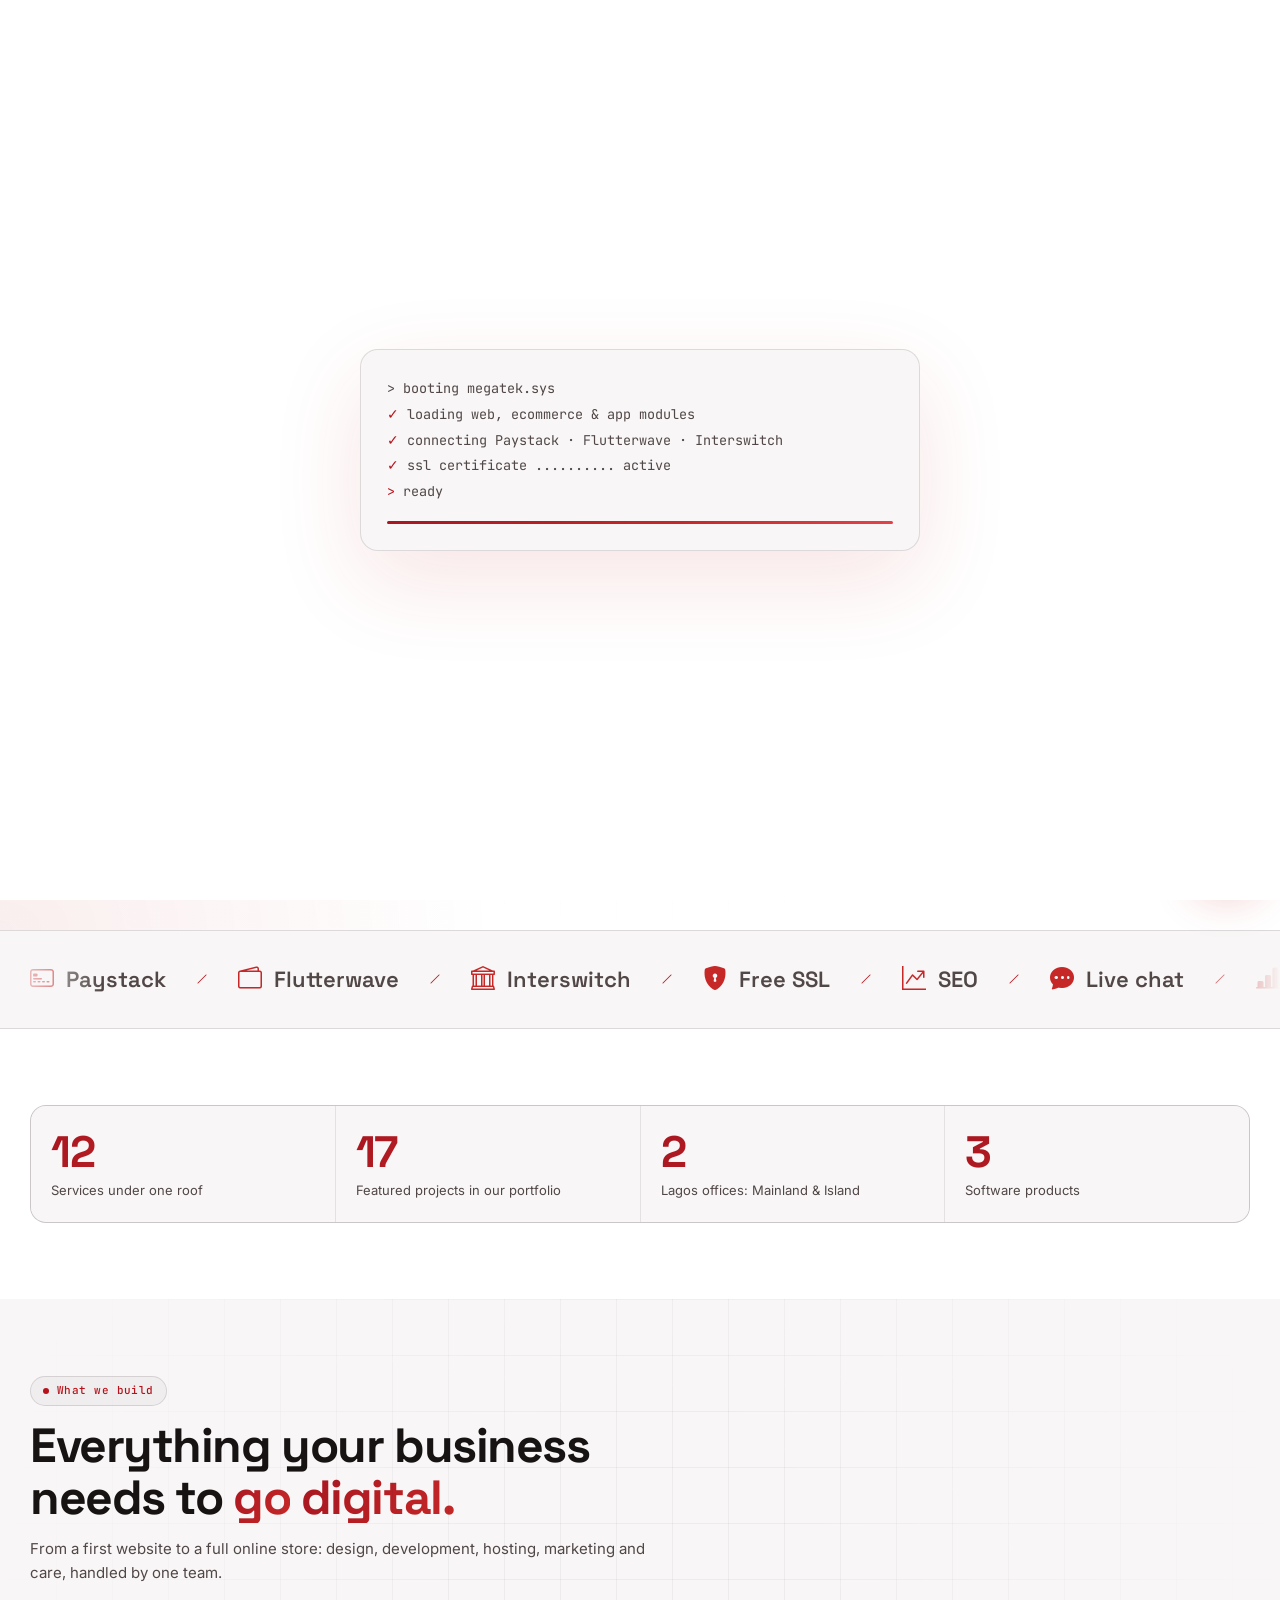
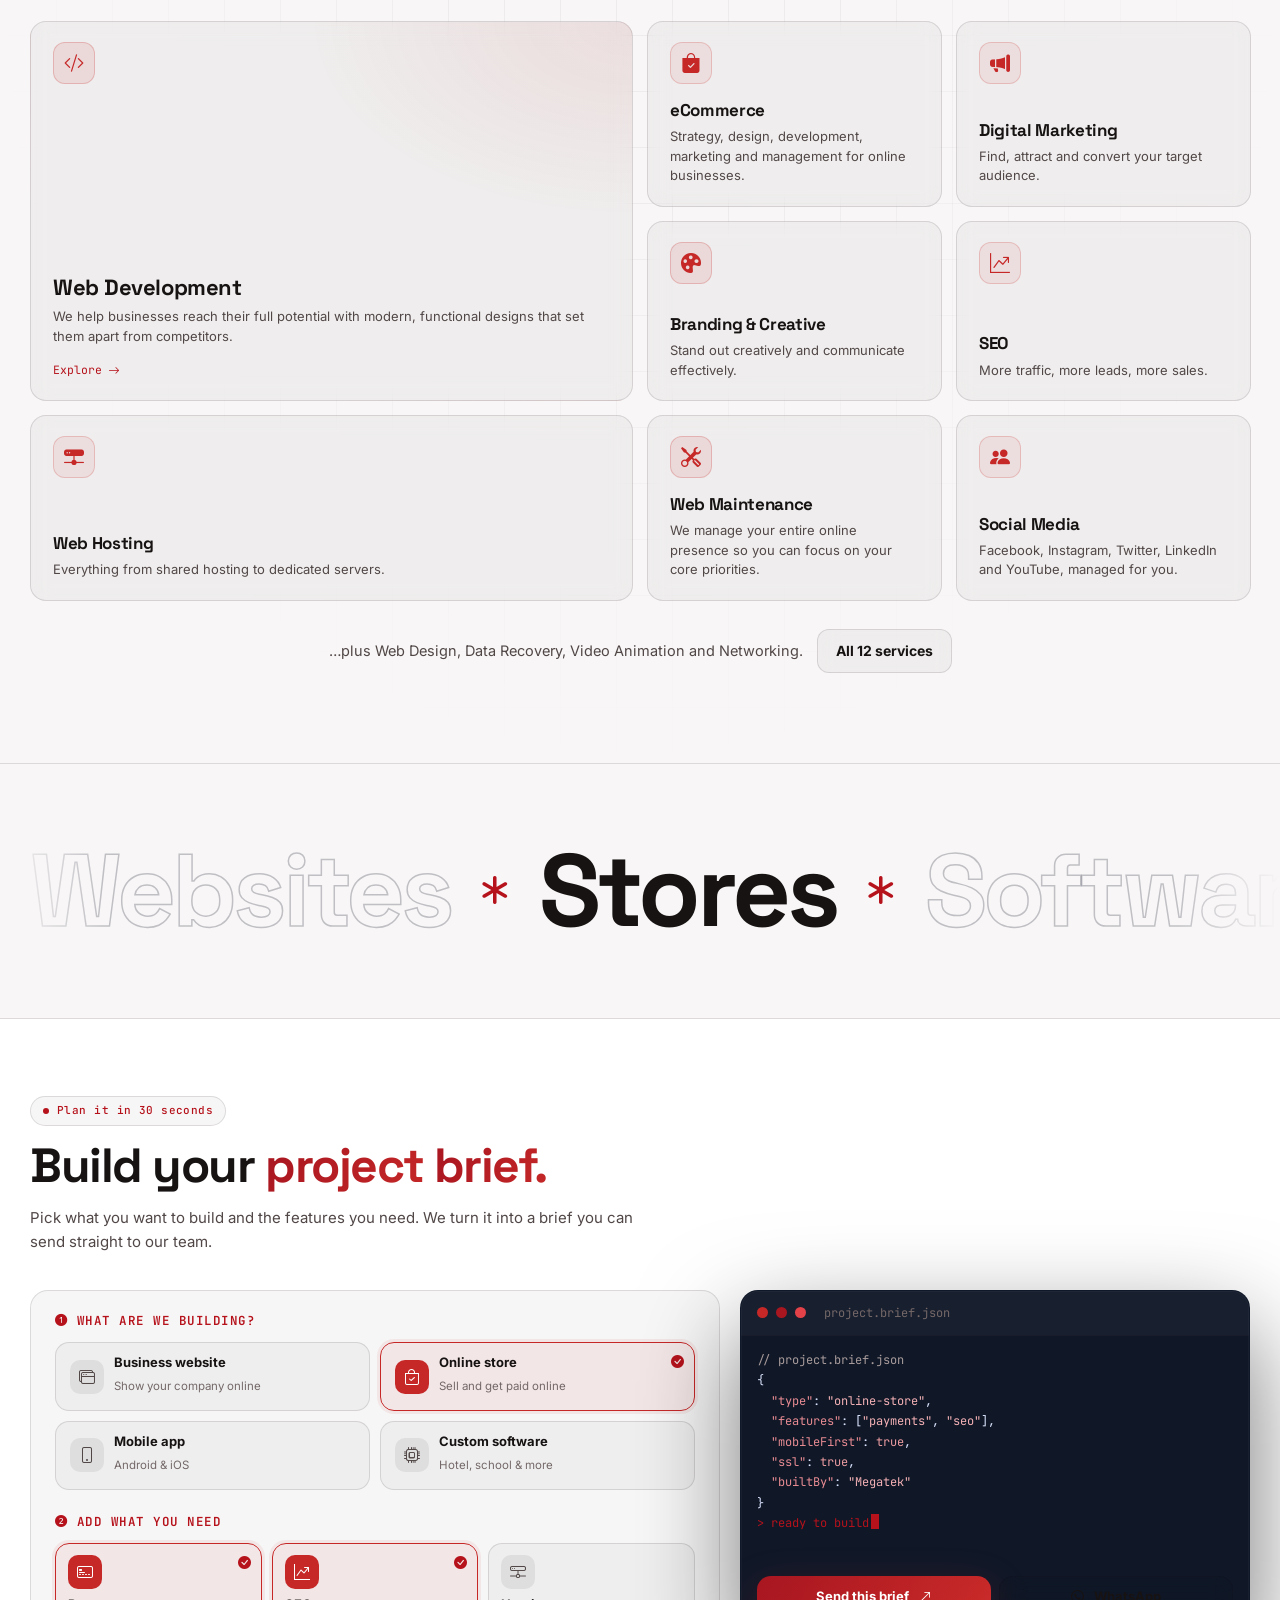
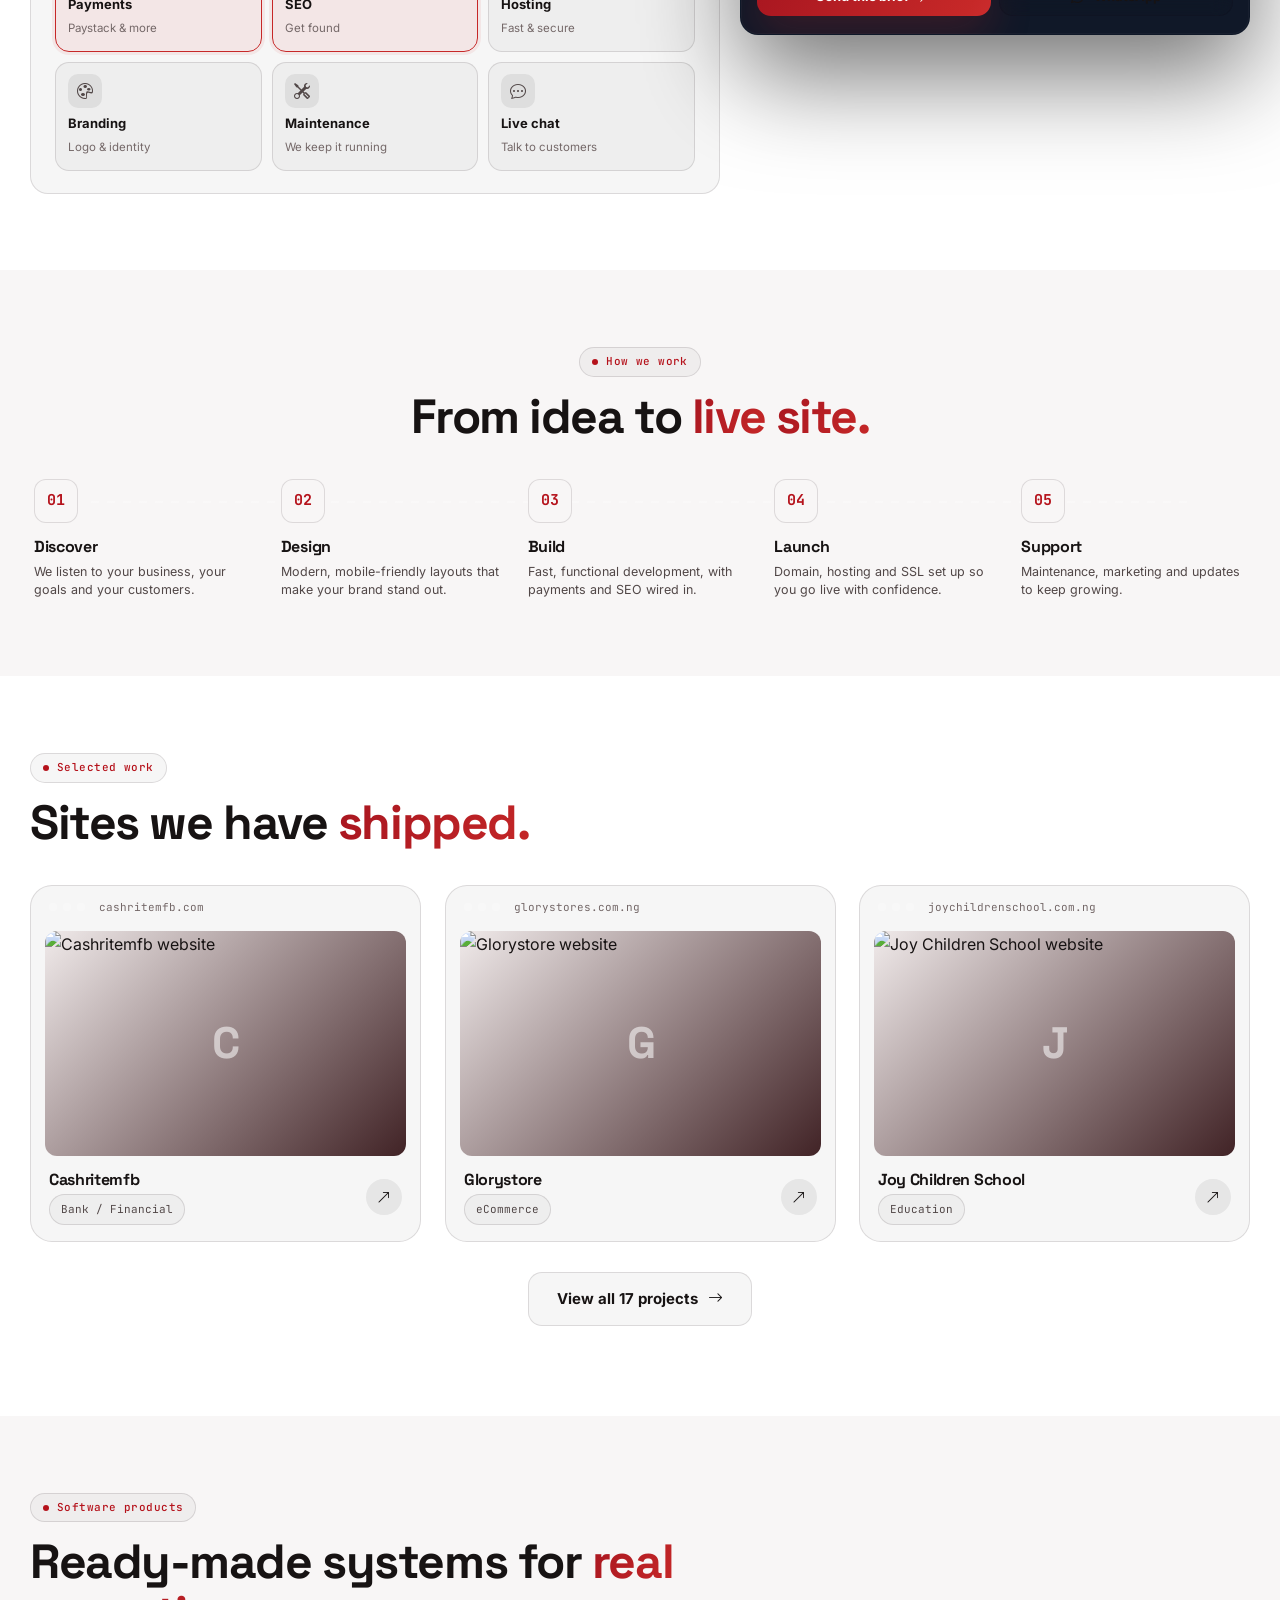
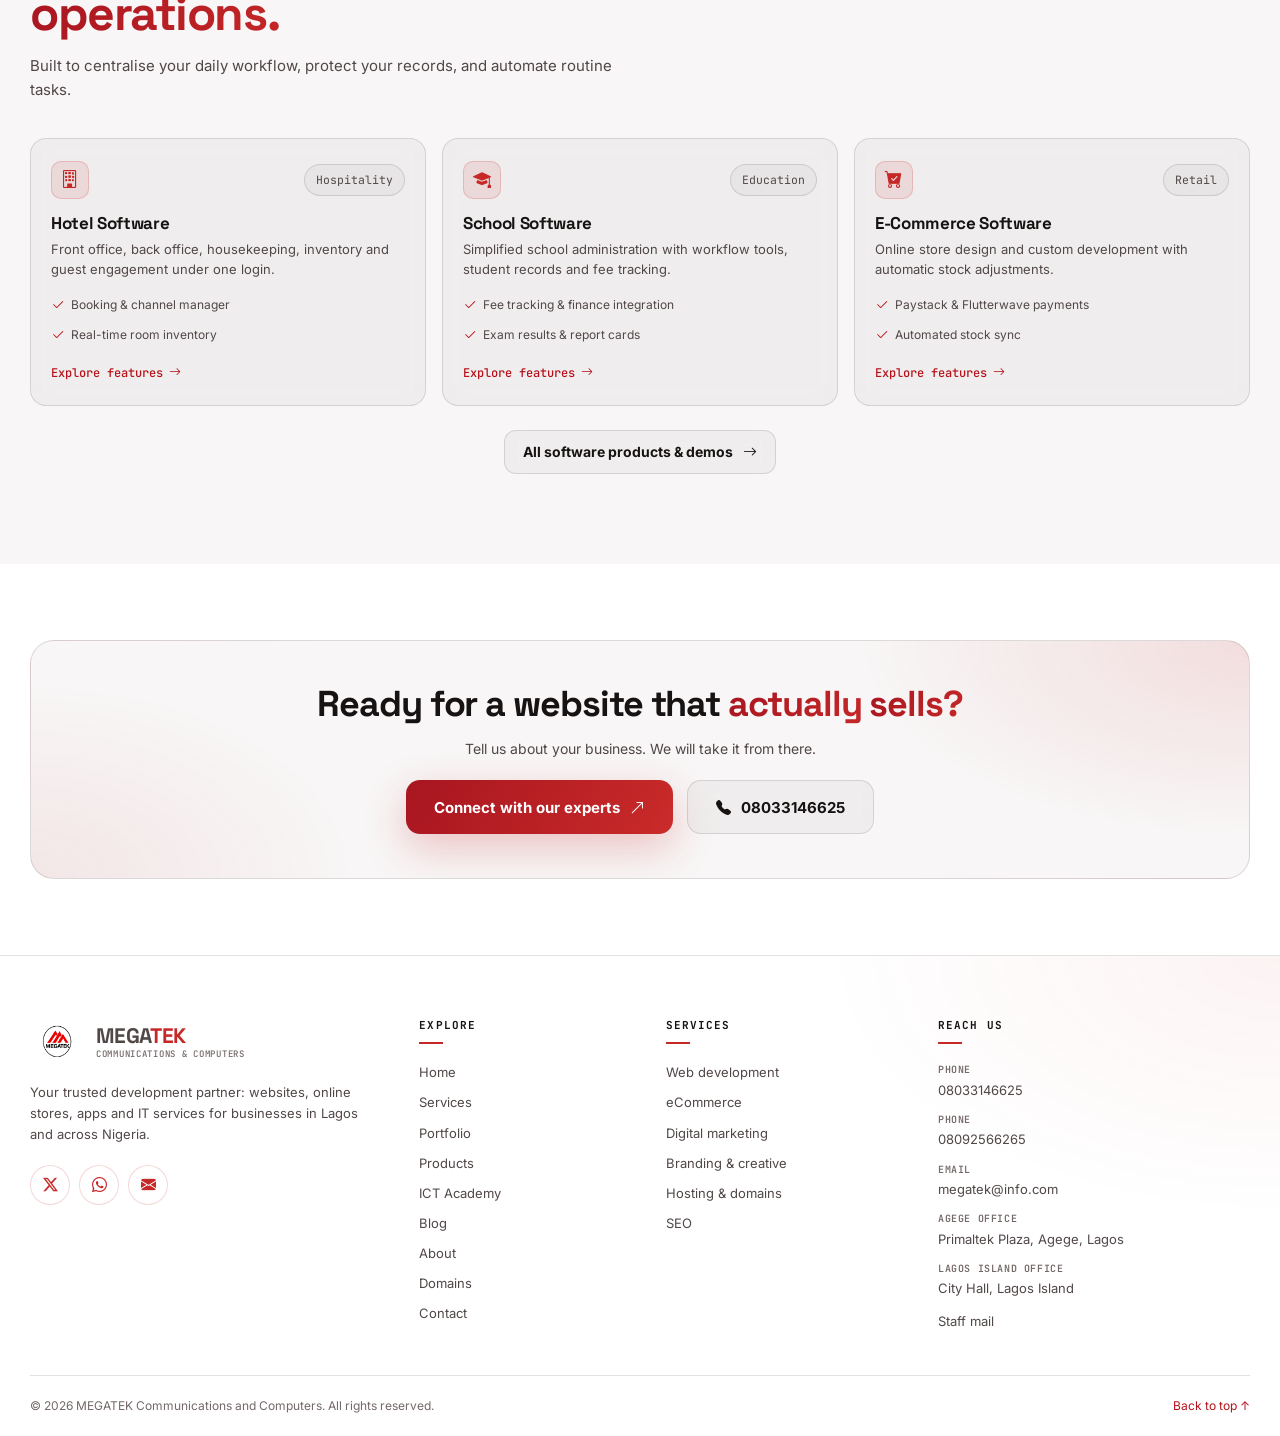
==== commit 08dfa859: "Format site pages and refine footer Co-authored-by: Copilot <223556219+Copilot@users.noreply.github." ====
--- a/index.html
+++ b/index.html
@@ -1,223 +1,652 @@
 <!doctype html>
 <html lang="en">
-<head>
-  <meta charset="utf-8">
-  <meta name="viewport" content="width=device-width, initial-scale=1">
-  <meta name="description" content="Megatek Communications and Computers: custom web design, eCommerce, payment gateway integration, SEO, hosting and branding for Nigerian businesses.">
-  <meta name="theme-color" content="#ffffff">
-  <title>Megatek | Websites, Online Stores & Software in Lagos</title>
-  <link rel="icon" type="image/png" href="assets/images/favicon.png">
-  <link rel="stylesheet" href="assets/css/styles.css">
-  <script src="assets/js/main.js" defer></script>
-</head>
-<body id="top">
-  <div data-site-header></div>
-  <main>
-    <section class="hero">
-      <div class="grid-bg"></div>
-      <div class="container hero-grid">
-        <div>
-          <p class="eyebrow">Lagos · Web &amp; software studio</p>
-          <h1>Websites, stores &amp; software that <span class="grad">work as hard as you do.</span></h1>
-          <p class="lead">Megatek Communications and Computers is your trusted development partner: custom web design, eCommerce, payment gateway integration, SEO, hosting and branding for Nigerian businesses.</p>
-          <div class="hero-actions">
-            <a class="btn" href="contact.html">Start a project <i class="bi bi-arrow-up-right"></i></a>
-            <a class="btn btn--ghost" href="portfolio.html">See our work</a>
-          </div>
-          <div class="hero-trust"><span class="chip"><i class="bi bi-geo-alt-fill"></i> Agege &amp; Lagos Island</span><span class="chip"><i class="bi bi-credit-card-2-front"></i> Paystack · Flutterwave · Interswitch</span><span class="chip"><i class="bi bi-shield-lock-fill"></i> Free SSL</span></div>
-        </div>
-        <div class="hero-stage" aria-hidden="true">
-          <div class="win hero-win">
-            <div class="win-bar"><i></i><i></i><i></i><span>megatek.config.js</span></div>
-            <div class="win-code">
-              <span class="code-line t-c" style="--d:0.36s;--delay:0.00s">// build your business online</span>
-              <span class="code-line" style="--d:0.36s;--delay:0.39s"><span class="t-k">const</span> <span class="t-f">project</span> = {</span>
-              <span class="code-line" style="--d:0.42s;--delay:0.72s">  type: <span class="t-s">"ecommerce"</span>,</span>
-              <span class="code-line" style="--d:0.66s;--delay:1.10s">  payments: [<span class="t-s">"Paystack"</span>, <span class="t-s">"Flutterwave"</span>],</span>
-              <span class="code-line" style="--d:0.54s;--delay:1.71s">  ssl: <span class="t-n">true</span>, seo: <span class="t-n">true</span>,</span>
-              <span class="code-line" style="--d:0.18s;--delay:2.20s">};</span>
-              <span class="code-line" style="--d:0.60s;--delay:2.42s"><span class="t-k">await</span> megatek.<span class="t-f">build</span>(project);</span>
-              <span class="code-line is-out" style="--d:0.36s;--delay:3.03s">✓ design approved</span>
-              <span class="code-line is-out" style="--d:0.42s;--delay:3.41s">✓ payments connected</span>
-              <span class="code-line is-out" style="--d:0.60s;--delay:3.85s">✓ live → https://yourbusiness.com.ng<span class="caret"></span></span>
-            </div>
-          </div>
-          <div class="browser">
-            <div class="browser-bar"><i></i><i></i><i></i><span>yourbusiness.com.ng</span></div>
-            <div class="browser-body"><img class="hero-photo" src="assets/images/web-design.jpg" alt=""></div>
-          </div>
-          <span class="float-chip float-chip--a"><i class="bi bi-shield-lock-fill"></i> SSL active</span>
-          <span class="float-chip float-chip--b"><i class="bi bi-credit-card-2-front"></i> Paystack connected</span>
-          <span class="float-chip float-chip--c"><i class="bi bi-rocket-takeoff-fill"></i> Deployed</span>
-        </div>
-      </div>
-    </section>
-
-    <div class="marquee" data-marquee></div>
-
-    <section class="section">
-      <div class="container">
-        <div class="stats reveal">
-          <div class="stat"><strong data-count="12">12</strong><span>Services under one roof</span></div>
-          <div class="stat"><strong data-count="17">17</strong><span>Featured projects in our portfolio</span></div>
-          <div class="stat"><strong data-count="2">2</strong><span>Lagos offices: Mainland &amp; Island</span></div>
-          <div class="stat"><strong data-count="3">3</strong><span>Software products</span></div>
-        </div>
-      </div>
-    </section>
-
-    <section class="section section--alt">
-      <div class="grid-bg"></div>
-      <div class="container">
-        <div class="section-head reveal">
-          <p class="eyebrow">What we build</p>
-          <h2>Everything your business needs to <span class="grad">go digital.</span></h2>
-          <p class="lead">From a first website to a full online store: design, development, hosting, marketing and care, handled by one team.</p>
-        </div>
-        <div class="bento reveal">
-          <a class="card bento-item" href="services.html#web-development"><span class="bento-ico"><i class="bi bi-code-slash"></i></span><h3>Web Development</h3><p>We help businesses reach their full potential with modern, functional designs that set them apart from competitors.</p><span class="more">Explore <i class="bi bi-arrow-right"></i></span></a>
-          <a class="card bento-item" href="services.html#ecommerce"><span class="bento-ico"><i class="bi bi-bag-check-fill"></i></span><h3>eCommerce</h3><p>Strategy, design, development, marketing and management for online businesses.</p></a>
-          <a class="card bento-item" href="services.html#digital-marketing"><span class="bento-ico"><i class="bi bi-megaphone-fill"></i></span><h3>Digital Marketing</h3><p>Find, attract and convert your target audience.</p></a>
-          <a class="card bento-item" href="services.html#branding"><span class="bento-ico"><i class="bi bi-palette-fill"></i></span><h3>Branding &amp; Creative</h3><p>Stand out creatively and communicate effectively.</p></a>
-          <a class="card bento-item" href="services.html#seo"><span class="bento-ico"><i class="bi bi-graph-up-arrow"></i></span><h3>SEO</h3><p>More traffic, more leads, more sales.</p></a>
-          <a class="card bento-item" href="services.html#hosting"><span class="bento-ico"><i class="bi bi-hdd-network-fill"></i></span><h3>Web Hosting</h3><p>Everything from shared hosting to dedicated servers.</p></a>
-          <a class="card bento-item" href="services.html#maintenance"><span class="bento-ico"><i class="bi bi-tools"></i></span><h3>Web Maintenance</h3><p>We manage your entire online presence so you can focus on your core priorities.</p></a>
-          <a class="card bento-item" href="services.html#social"><span class="bento-ico"><i class="bi bi-people-fill"></i></span><h3>Social Media</h3><p>Facebook, Instagram, Twitter, LinkedIn and YouTube, managed for you.</p></a>
-        </div>
-        <p class="reveal" style="margin-top:28px;text-align:center">…plus Web Design, Data Recovery, Video Animation and Networking. <a class="btn btn--ghost btn--sm" href="services.html" style="margin-left:10px">All 12 services</a></p>
-      </div>
-    </section>
-
-    <div class="marquee marquee--big" data-marquee-big></div>
-
-    <section class="section">
-      <div class="container">
-        <div class="section-head reveal">
-          <p class="eyebrow">Plan it in 30 seconds</p>
-          <h2>Build your <span class="grad">project brief.</span></h2>
-          <p class="lead">Pick what you want to build and the features you need. We turn it into a brief you can send straight to our team.</p>
-        </div>
-        <div class="config reveal" data-config>
-          <div class="card config-panel">
-            <h3><i class="bi bi-1-circle-fill"></i> What are we building?</h3>
-            <div class="opt-grid">
-              <button class="opt" type="button" data-type="website" aria-pressed="false"><i class="bi bi-window-stack"></i><span><b>Business website</b><small>Show your company online</small></span></button>
-              <button class="opt" type="button" data-type="store" aria-pressed="true"><i class="bi bi-bag-check"></i><span><b>Online store</b><small>Sell and get paid online</small></span></button>
-              <button class="opt" type="button" data-type="app" aria-pressed="false"><i class="bi bi-phone"></i><span><b>Mobile app</b><small>Android &amp; iOS</small></span></button>
-              <button class="opt" type="button" data-type="software" aria-pressed="false"><i class="bi bi-cpu"></i><span><b>Custom software</b><small>Hotel, school &amp; more</small></span></button>
-            </div>
-            <h3><i class="bi bi-2-circle-fill"></i> Add what you need</h3>
-            <div class="opt-grid opt-grid--chips">
-              <button class="opt" type="button" data-add="payments" aria-pressed="true"><i class="bi bi-credit-card-2-front"></i><span><b>Payments</b><small>Paystack &amp; more</small></span></button>
-              <button class="opt" type="button" data-add="seo" aria-pressed="true"><i class="bi bi-graph-up-arrow"></i><span><b>SEO</b><small>Get found</small></span></button>
-              <button class="opt" type="button" data-add="hosting" aria-pressed="false"><i class="bi bi-hdd-network"></i><span><b>Hosting</b><small>Fast &amp; secure</small></span></button>
-              <button class="opt" type="button" data-add="branding" aria-pressed="false"><i class="bi bi-palette"></i><span><b>Branding</b><small>Logo &amp; identity</small></span></button>
-              <button class="opt" type="button" data-add="maintenance" aria-pressed="false"><i class="bi bi-tools"></i><span><b>Maintenance</b><small>We keep it running</small></span></button>
-              <button class="opt" type="button" data-add="chat" aria-pressed="false"><i class="bi bi-chat-dots"></i><span><b>Live chat</b><small>Talk to customers</small></span></button>
-            </div>
-          </div>
-          <div class="win config-out">
-            <div class="win-bar"><i></i><i></i><i></i><span>project.brief.json</span></div>
-            <div class="win-code"><pre data-config-out style="margin:0;font:inherit;white-space:pre-wrap"></pre></div>
-            <div class="config-cta"><a class="btn" href="contact.html" data-config-send>Send this brief <i class="bi bi-arrow-up-right"></i></a><a class="btn btn--ghost" data-config-wa target="_blank" rel="noreferrer" href="https://wa.me/2348033146625"><i class="bi bi-whatsapp"></i> WhatsApp</a></div>
-          </div>
-        </div>
-      </div>
-    </section>
-
-    <section class="section section--alt">
-      <div class="container">
-        <div class="section-head section-head--center reveal">
-          <p class="eyebrow">How we work</p>
-          <h2>From idea to <span class="grad">live site.</span></h2>
-        </div>
-        <div class="process reveal">
-          <div class="step"><div class="step-n">01</div><div class="step-body"><h3>Discover</h3><p>We listen to your business, your goals and your customers.</p></div></div>
-          <div class="step"><div class="step-n">02</div><div class="step-body"><h3>Design</h3><p>Modern, mobile-friendly layouts that make your brand stand out.</p></div></div>
-          <div class="step"><div class="step-n">03</div><div class="step-body"><h3>Build</h3><p>Fast, functional development, with payments and SEO wired in.</p></div></div>
-          <div class="step"><div class="step-n">04</div><div class="step-body"><h3>Launch</h3><p>Domain, hosting and SSL set up so you go live with confidence.</p></div></div>
-          <div class="step"><div class="step-n">05</div><div class="step-body"><h3>Support</h3><p>Maintenance, marketing and updates to keep growing.</p></div></div>
-        </div>
-      </div>
-    </section>
-
-    <section class="section">
-      <div class="container">
-        <div class="section-head reveal">
-          <p class="eyebrow">Selected work</p>
-          <h2>Sites we have <span class="grad">shipped.</span></h2>
-        </div>
-        <div class="work-grid reveal">
-          <a class="card work" href="http://cashritemfb.com/" target="_blank" rel="noreferrer"><div class="work-top"><i></i><i></i><i></i><span>cashritemfb.com</span></div><div class="work-shot"><span class="ph">C</span><img data-fallback src="https://megatek.com.ng/wp-content/uploads/2020/02/bank-300x169.jpg" alt="Cashritemfb website"></div><div class="work-info"><div><h3>Cashritemfb</h3><span class="chip">Bank / Financial</span></div><span class="work-go"><i class="bi bi-arrow-up-right"></i></span></div></a>
-          <a class="card work" href="http://glorystores.com.ng/" target="_blank" rel="noreferrer"><div class="work-top"><i></i><i></i><i></i><span>glorystores.com.ng</span></div><div class="work-shot"><span class="ph">G</span><img data-fallback src="https://megatek.com.ng/wp-content/uploads/2020/02/glory-300x164.jpg" alt="Glorystore website"></div><div class="work-info"><div><h3>Glorystore</h3><span class="chip">eCommerce</span></div><span class="work-go"><i class="bi bi-arrow-up-right"></i></span></div></a>
-          <a class="card work" href="http://joychildrenschool.com.ng/" target="_blank" rel="noreferrer"><div class="work-top"><i></i><i></i><i></i><span>joychildrenschool.com.ng</span></div><div class="work-shot"><span class="ph">J</span><img data-fallback src="https://megatek.com.ng/wp-content/uploads/2020/02/joy-300x170.jpg" alt="Joy Children School website"></div><div class="work-info"><div><h3>Joy Children School</h3><span class="chip">Education</span></div><span class="work-go"><i class="bi bi-arrow-up-right"></i></span></div></a>
-        </div>
-        <p class="reveal" style="margin-top:30px;text-align:center"><a class="btn btn--ghost" href="portfolio.html">View all 17 projects <i class="bi bi-arrow-right"></i></a></p>
-      </div>
-    </section>
-
-    <section class="section section--alt">
-      <div class="container">
-        <div class="section-head reveal">
-          <p class="eyebrow">Software products</p>
-          <h2>Ready-made systems for <span class="grad">real operations.</span></h2>
-          <p class="lead">Built to centralise your daily workflow, protect your records, and automate routine tasks.</p>
-        </div>
-        <div class="prod-cards reveal">
-          <a class="card prod-card" href="products.html#hotel">
-            <div class="prod-card-top">
-              <span class="prod-ico"><i class="bi bi-building"></i></span>
-              <span class="chip">Hospitality</span>
-            </div>
-            <h3>Hotel Software</h3>
-            <p>Front office, back office, housekeeping, inventory and guest engagement under one login.</p>
-            <ul class="prod-mini-feats">
-              <li><i class="bi bi-check2"></i> Booking &amp; channel manager</li>
-              <li><i class="bi bi-check2"></i> Real-time room inventory</li>
-            </ul>
-            <span class="prod-link">Explore features <i class="bi bi-arrow-right"></i></span>
-          </a>
-          <a class="card prod-card" href="products.html#school">
-            <div class="prod-card-top">
-              <span class="prod-ico"><i class="bi bi-mortarboard-fill"></i></span>
-              <span class="chip">Education</span>
-            </div>
-            <h3>School Software</h3>
-            <p>Simplified school administration with workflow tools, student records and fee tracking.</p>
-            <ul class="prod-mini-feats">
-              <li><i class="bi bi-check2"></i> Fee tracking &amp; finance integration</li>
-              <li><i class="bi bi-check2"></i> Exam results &amp; report cards</li>
-            </ul>
-            <span class="prod-link">Explore features <i class="bi bi-arrow-right"></i></span>
-          </a>
-          <a class="card prod-card" href="products.html#ecommerce">
-            <div class="prod-card-top">
-              <span class="prod-ico"><i class="bi bi-cart-check-fill"></i></span>
-              <span class="chip">Retail</span>
-            </div>
-            <h3>E-Commerce Software</h3>
-            <p>Online store design and custom development with automatic stock adjustments.</p>
-            <ul class="prod-mini-feats">
-              <li><i class="bi bi-check2"></i> Paystack &amp; Flutterwave payments</li>
-              <li><i class="bi bi-check2"></i> Automated stock sync</li>
-            </ul>
-            <span class="prod-link">Explore features <i class="bi bi-arrow-right"></i></span>
-          </a>
-        </div>
-        <p class="reveal" style="margin-top:24px;text-align:center"><a class="btn btn--ghost btn--sm" href="products.html">All software products &amp; demos <i class="bi bi-arrow-right"></i></a></p>
-      </div>
-    </section>
-
-    <section class="section">
-      <div class="container">
-        <div class="cta reveal">
-          <h2>Ready for a website that <span class="grad">actually sells?</span></h2>
-          <p>Tell us about your business. We will take it from there.</p>
-          <div class="hero-actions"><a class="btn" href="contact.html">Connect with our experts <i class="bi bi-arrow-up-right"></i></a><a class="btn btn--ghost" href="tel:+2348033146625"><i class="bi bi-telephone-fill"></i> 08033146625</a></div>
-        </div>
-      </div>
-    </section>
-  </main>
-  <div data-site-footer></div>
-</body>
+  <head>
+    <meta charset="utf-8" />
+    <meta name="viewport" content="width=device-width, initial-scale=1" />
+    <meta
+      name="description"
+      content="Megatek Communications and Computers: custom web design, eCommerce, payment gateway integration, SEO, hosting and branding for Nigerian businesses."
+    />
+    <meta name="theme-color" content="#ffffff" />
+    <title>Megatek | Websites, Online Stores & Software in Lagos</title>
+    <link rel="icon" type="image/png" href="assets/images/favicon.png" />
+    <link rel="stylesheet" href="assets/css/styles.css" />
+    <script src="assets/js/main.js" defer></script>
+  </head>
+  <body id="top">
+    <div data-site-header></div>
+    <main>
+      <section class="hero">
+        <div class="grid-bg"></div>
+        <div class="container hero-grid">
+          <div>
+            <p class="eyebrow">Lagos · Web &amp; software studio</p>
+            <h1>
+              Websites, stores &amp; software that
+              <span class="grad">work as hard as you do.</span>
+            </h1>
+            <p class="lead">
+              Megatek Communications and Computers is your trusted development
+              partner: custom web design, eCommerce, payment gateway
+              integration, SEO, hosting and branding for Nigerian businesses.
+            </p>
+            <div class="hero-actions">
+              <a class="btn" href="contact.html"
+                >Start a project <i class="bi bi-arrow-up-right"></i
+              ></a>
+              <a class="btn btn--ghost" href="portfolio.html">See our work</a>
+            </div>
+            <div class="hero-trust">
+              <span class="chip"
+                ><i class="bi bi-geo-alt-fill"></i> Agege &amp; Lagos
+                Island</span
+              ><span class="chip"
+                ><i class="bi bi-credit-card-2-front"></i> Paystack ·
+                Flutterwave · Interswitch</span
+              ><span class="chip"
+                ><i class="bi bi-shield-lock-fill"></i> Free SSL</span
+              >
+            </div>
+          </div>
+          <div class="hero-stage" aria-hidden="true">
+            <div class="win hero-win">
+              <div class="win-bar">
+                <i></i><i></i><i></i><span>megatek.config.js</span>
+              </div>
+              <div class="win-code">
+                <span class="code-line t-c" style="--d: 0.36s; --delay: 0s"
+                  >// build your business online</span
+                >
+                <span class="code-line" style="--d: 0.36s; --delay: 0.39s"
+                  ><span class="t-k">const</span>
+                  <span class="t-f">project</span> = {</span
+                >
+                <span class="code-line" style="--d: 0.42s; --delay: 0.72s">
+                  type: <span class="t-s">"ecommerce"</span>,</span
+                >
+                <span class="code-line" style="--d: 0.66s; --delay: 1.1s">
+                  payments: [<span class="t-s">"Paystack"</span>,
+                  <span class="t-s">"Flutterwave"</span>],</span
+                >
+                <span class="code-line" style="--d: 0.54s; --delay: 1.71s">
+                  ssl: <span class="t-n">true</span>, seo:
+                  <span class="t-n">true</span>,</span
+                >
+                <span class="code-line" style="--d: 0.18s; --delay: 2.2s"
+                  >};</span
+                >
+                <span class="code-line" style="--d: 0.6s; --delay: 2.42s"
+                  ><span class="t-k">await</span> megatek.<span class="t-f"
+                    >build</span
+                  >(project);</span
+                >
+                <span
+                  class="code-line is-out"
+                  style="--d: 0.36s; --delay: 3.03s"
+                  >✓ design approved</span
+                >
+                <span
+                  class="code-line is-out"
+                  style="--d: 0.42s; --delay: 3.41s"
+                  >✓ payments connected</span
+                >
+                <span class="code-line is-out" style="--d: 0.6s; --delay: 3.85s"
+                  >✓ live → https://yourbusiness.com.ng<span
+                    class="caret"
+                  ></span
+                ></span>
+              </div>
+            </div>
+            <div class="browser">
+              <div class="browser-bar">
+                <i></i><i></i><i></i><span>yourbusiness.com.ng</span>
+              </div>
+              <div class="browser-body">
+                <img
+                  class="hero-photo"
+                  src="assets/images/web-design.jpg"
+                  alt=""
+                />
+              </div>
+            </div>
+            <span class="float-chip float-chip--a"
+              ><i class="bi bi-shield-lock-fill"></i> SSL active</span
+            >
+            <span class="float-chip float-chip--b"
+              ><i class="bi bi-credit-card-2-front"></i> Paystack
+              connected</span
+            >
+            <span class="float-chip float-chip--c"
+              ><i class="bi bi-rocket-takeoff-fill"></i> Deployed</span
+            >
+          </div>
+        </div>
+      </section>
+
+      <div class="marquee" data-marquee></div>
+
+      <section class="section">
+        <div class="container">
+          <div class="stats reveal">
+            <div class="stat">
+              <strong data-count="12">12</strong
+              ><span>Services under one roof</span>
+            </div>
+            <div class="stat">
+              <strong data-count="17">17</strong
+              ><span>Featured projects in our portfolio</span>
+            </div>
+            <div class="stat">
+              <strong data-count="2">2</strong
+              ><span>Lagos offices: Mainland &amp; Island</span>
+            </div>
+            <div class="stat">
+              <strong data-count="3">3</strong><span>Software products</span>
+            </div>
+          </div>
+        </div>
+      </section>
+
+      <section class="section section--alt">
+        <div class="grid-bg"></div>
+        <div class="container">
+          <div class="section-head reveal">
+            <p class="eyebrow">What we build</p>
+            <h2>
+              Everything your business needs to
+              <span class="grad">go digital.</span>
+            </h2>
+            <p class="lead">
+              From a first website to a full online store: design, development,
+              hosting, marketing and care, handled by one team.
+            </p>
+          </div>
+          <div class="bento reveal">
+            <a class="card bento-item" href="services.html#web-development"
+              ><span class="bento-ico"><i class="bi bi-code-slash"></i></span>
+              <h3>Web Development</h3>
+              <p>
+                We help businesses reach their full potential with modern,
+                functional designs that set them apart from competitors.
+              </p>
+              <span class="more">Explore <i class="bi bi-arrow-right"></i></span
+            ></a>
+            <a class="card bento-item" href="services.html#ecommerce"
+              ><span class="bento-ico"
+                ><i class="bi bi-bag-check-fill"></i
+              ></span>
+              <h3>eCommerce</h3>
+              <p>
+                Strategy, design, development, marketing and management for
+                online businesses.
+              </p></a
+            >
+            <a class="card bento-item" href="services.html#digital-marketing"
+              ><span class="bento-ico"
+                ><i class="bi bi-megaphone-fill"></i
+              ></span>
+              <h3>Digital Marketing</h3>
+              <p>Find, attract and convert your target audience.</p></a
+            >
+            <a class="card bento-item" href="services.html#branding"
+              ><span class="bento-ico"><i class="bi bi-palette-fill"></i></span>
+              <h3>Branding &amp; Creative</h3>
+              <p>Stand out creatively and communicate effectively.</p></a
+            >
+            <a class="card bento-item" href="services.html#seo"
+              ><span class="bento-ico"
+                ><i class="bi bi-graph-up-arrow"></i
+              ></span>
+              <h3>SEO</h3>
+              <p>More traffic, more leads, more sales.</p></a
+            >
+            <a class="card bento-item" href="services.html#hosting"
+              ><span class="bento-ico"
+                ><i class="bi bi-hdd-network-fill"></i
+              ></span>
+              <h3>Web Hosting</h3>
+              <p>Everything from shared hosting to dedicated servers.</p></a
+            >
+            <a class="card bento-item" href="services.html#maintenance"
+              ><span class="bento-ico"><i class="bi bi-tools"></i></span>
+              <h3>Web Maintenance</h3>
+              <p>
+                We manage your entire online presence so you can focus on your
+                core priorities.
+              </p></a
+            >
+            <a class="card bento-item" href="services.html#social"
+              ><span class="bento-ico"><i class="bi bi-people-fill"></i></span>
+              <h3>Social Media</h3>
+              <p>
+                Facebook, Instagram, Twitter, LinkedIn and YouTube, managed for
+                you.
+              </p></a
+            >
+          </div>
+          <p class="reveal" style="margin-top: 28px; text-align: center">
+            …plus Web Design, Data Recovery, Video Animation and Networking.
+            <a
+              class="btn btn--ghost btn--sm"
+              href="services.html"
+              style="margin-left: 10px"
+              >All 12 services</a
+            >
+          </p>
+        </div>
+      </section>
+
+      <div class="marquee marquee--big" data-marquee-big></div>
+
+      <section class="section">
+        <div class="container">
+          <div class="section-head reveal">
+            <p class="eyebrow">Plan it in 30 seconds</p>
+            <h2>Build your <span class="grad">project brief.</span></h2>
+            <p class="lead">
+              Pick what you want to build and the features you need. We turn it
+              into a brief you can send straight to our team.
+            </p>
+          </div>
+          <div class="config reveal" data-config>
+            <div class="card config-panel">
+              <h3><i class="bi bi-1-circle-fill"></i> What are we building?</h3>
+              <div class="opt-grid">
+                <button
+                  class="opt"
+                  type="button"
+                  data-type="website"
+                  aria-pressed="false"
+                >
+                  <i class="bi bi-window-stack"></i
+                  ><span
+                    ><b>Business website</b
+                    ><small>Show your company online</small></span
+                  >
+                </button>
+                <button
+                  class="opt"
+                  type="button"
+                  data-type="store"
+                  aria-pressed="true"
+                >
+                  <i class="bi bi-bag-check"></i
+                  ><span
+                    ><b>Online store</b
+                    ><small>Sell and get paid online</small></span
+                  >
+                </button>
+                <button
+                  class="opt"
+                  type="button"
+                  data-type="app"
+                  aria-pressed="false"
+                >
+                  <i class="bi bi-phone"></i
+                  ><span
+                    ><b>Mobile app</b><small>Android &amp; iOS</small></span
+                  >
+                </button>
+                <button
+                  class="opt"
+                  type="button"
+                  data-type="software"
+                  aria-pressed="false"
+                >
+                  <i class="bi bi-cpu"></i
+                  ><span
+                    ><b>Custom software</b
+                    ><small>Hotel, school &amp; more</small></span
+                  >
+                </button>
+              </div>
+              <h3><i class="bi bi-2-circle-fill"></i> Add what you need</h3>
+              <div class="opt-grid opt-grid--chips">
+                <button
+                  class="opt"
+                  type="button"
+                  data-add="payments"
+                  aria-pressed="true"
+                >
+                  <i class="bi bi-credit-card-2-front"></i
+                  ><span
+                    ><b>Payments</b><small>Paystack &amp; more</small></span
+                  >
+                </button>
+                <button
+                  class="opt"
+                  type="button"
+                  data-add="seo"
+                  aria-pressed="true"
+                >
+                  <i class="bi bi-graph-up-arrow"></i
+                  ><span><b>SEO</b><small>Get found</small></span>
+                </button>
+                <button
+                  class="opt"
+                  type="button"
+                  data-add="hosting"
+                  aria-pressed="false"
+                >
+                  <i class="bi bi-hdd-network"></i
+                  ><span><b>Hosting</b><small>Fast &amp; secure</small></span>
+                </button>
+                <button
+                  class="opt"
+                  type="button"
+                  data-add="branding"
+                  aria-pressed="false"
+                >
+                  <i class="bi bi-palette"></i
+                  ><span
+                    ><b>Branding</b><small>Logo &amp; identity</small></span
+                  >
+                </button>
+                <button
+                  class="opt"
+                  type="button"
+                  data-add="maintenance"
+                  aria-pressed="false"
+                >
+                  <i class="bi bi-tools"></i
+                  ><span
+                    ><b>Maintenance</b><small>We keep it running</small></span
+                  >
+                </button>
+                <button
+                  class="opt"
+                  type="button"
+                  data-add="chat"
+                  aria-pressed="false"
+                >
+                  <i class="bi bi-chat-dots"></i
+                  ><span><b>Live chat</b><small>Talk to customers</small></span>
+                </button>
+              </div>
+            </div>
+            <div class="win config-out">
+              <div class="win-bar">
+                <i></i><i></i><i></i><span>project.brief.json</span>
+              </div>
+              <div class="win-code">
+                <pre
+                  data-config-out
+                  style="margin: 0; font: inherit; white-space: pre-wrap"
+                ></pre>
+              </div>
+              <div class="config-cta">
+                <a class="btn" href="contact.html" data-config-send
+                  >Send this brief <i class="bi bi-arrow-up-right"></i></a
+                ><a
+                  class="btn btn--ghost"
+                  data-config-wa
+                  target="_blank"
+                  rel="noreferrer"
+                  href="https://wa.me/2348033146625"
+                  ><i class="bi bi-whatsapp"></i> WhatsApp</a
+                >
+              </div>
+            </div>
+          </div>
+        </div>
+      </section>
+
+      <section class="section section--alt">
+        <div class="container">
+          <div class="section-head section-head--center reveal">
+            <p class="eyebrow">How we work</p>
+            <h2>From idea to <span class="grad">live site.</span></h2>
+          </div>
+          <div class="process reveal">
+            <div class="step">
+              <div class="step-n">01</div>
+              <div class="step-body">
+                <h3>Discover</h3>
+                <p>
+                  We listen to your business, your goals and your customers.
+                </p>
+              </div>
+            </div>
+            <div class="step">
+              <div class="step-n">02</div>
+              <div class="step-body">
+                <h3>Design</h3>
+                <p>
+                  Modern, mobile-friendly layouts that make your brand stand
+                  out.
+                </p>
+              </div>
+            </div>
+            <div class="step">
+              <div class="step-n">03</div>
+              <div class="step-body">
+                <h3>Build</h3>
+                <p>
+                  Fast, functional development, with payments and SEO wired in.
+                </p>
+              </div>
+            </div>
+            <div class="step">
+              <div class="step-n">04</div>
+              <div class="step-body">
+                <h3>Launch</h3>
+                <p>
+                  Domain, hosting and SSL set up so you go live with confidence.
+                </p>
+              </div>
+            </div>
+            <div class="step">
+              <div class="step-n">05</div>
+              <div class="step-body">
+                <h3>Support</h3>
+                <p>Maintenance, marketing and updates to keep growing.</p>
+              </div>
+            </div>
+          </div>
+        </div>
+      </section>
+
+      <section class="section">
+        <div class="container">
+          <div class="section-head reveal">
+            <p class="eyebrow">Selected work</p>
+            <h2>Sites we have <span class="grad">shipped.</span></h2>
+          </div>
+          <div class="work-grid reveal">
+            <a
+              class="card work"
+              href="http://cashritemfb.com/"
+              target="_blank"
+              rel="noreferrer"
+              ><div class="work-top">
+                <i></i><i></i><i></i><span>cashritemfb.com</span>
+              </div>
+              <div class="work-shot">
+                <span class="ph">C</span
+                ><img
+                  data-fallback
+                  src="https://megatek.com.ng/wp-content/uploads/2020/02/bank-300x169.jpg"
+                  alt="Cashritemfb website"
+                />
+              </div>
+              <div class="work-info">
+                <div>
+                  <h3>Cashritemfb</h3>
+                  <span class="chip">Bank / Financial</span>
+                </div>
+                <span class="work-go"
+                  ><i class="bi bi-arrow-up-right"></i
+                ></span></div
+            ></a>
+            <a
+              class="card work"
+              href="http://glorystores.com.ng/"
+              target="_blank"
+              rel="noreferrer"
+              ><div class="work-top">
+                <i></i><i></i><i></i><span>glorystores.com.ng</span>
+              </div>
+              <div class="work-shot">
+                <span class="ph">G</span
+                ><img
+                  data-fallback
+                  src="https://megatek.com.ng/wp-content/uploads/2020/02/glory-300x164.jpg"
+                  alt="Glorystore website"
+                />
+              </div>
+              <div class="work-info">
+                <div>
+                  <h3>Glorystore</h3>
+                  <span class="chip">eCommerce</span>
+                </div>
+                <span class="work-go"
+                  ><i class="bi bi-arrow-up-right"></i
+                ></span></div
+            ></a>
+            <a
+              class="card work"
+              href="http://joychildrenschool.com.ng/"
+              target="_blank"
+              rel="noreferrer"
+              ><div class="work-top">
+                <i></i><i></i><i></i><span>joychildrenschool.com.ng</span>
+              </div>
+              <div class="work-shot">
+                <span class="ph">J</span
+                ><img
+                  data-fallback
+                  src="https://megatek.com.ng/wp-content/uploads/2020/02/joy-300x170.jpg"
+                  alt="Joy Children School website"
+                />
+              </div>
+              <div class="work-info">
+                <div>
+                  <h3>Joy Children School</h3>
+                  <span class="chip">Education</span>
+                </div>
+                <span class="work-go"
+                  ><i class="bi bi-arrow-up-right"></i
+                ></span></div
+            ></a>
+          </div>
+          <p class="reveal" style="margin-top: 30px; text-align: center">
+            <a class="btn btn--ghost" href="portfolio.html"
+              >View all 17 projects <i class="bi bi-arrow-right"></i
+            ></a>
+          </p>
+        </div>
+      </section>
+
+      <section class="section section--alt">
+        <div class="container">
+          <div class="section-head reveal">
+            <p class="eyebrow">Software products</p>
+            <h2>
+              Ready-made systems for <span class="grad">real operations.</span>
+            </h2>
+            <p class="lead">
+              Built to centralise your daily workflow, protect your records, and
+              automate routine tasks.
+            </p>
+          </div>
+          <div class="prod-cards reveal">
+            <a class="card prod-card" href="products.html#hotel">
+              <div class="prod-card-top">
+                <span class="prod-ico"><i class="bi bi-building"></i></span>
+                <span class="chip">Hospitality</span>
+              </div>
+              <h3>Hotel Software</h3>
+              <p>
+                Front office, back office, housekeeping, inventory and guest
+                engagement under one login.
+              </p>
+              <ul class="prod-mini-feats">
+                <li>
+                  <i class="bi bi-check2"></i> Booking &amp; channel manager
+                </li>
+                <li><i class="bi bi-check2"></i> Real-time room inventory</li>
+              </ul>
+              <span class="prod-link"
+                >Explore features <i class="bi bi-arrow-right"></i
+              ></span>
+            </a>
+            <a class="card prod-card" href="products.html#school">
+              <div class="prod-card-top">
+                <span class="prod-ico"
+                  ><i class="bi bi-mortarboard-fill"></i
+                ></span>
+                <span class="chip">Education</span>
+              </div>
+              <h3>School Software</h3>
+              <p>
+                Simplified school administration with workflow tools, student
+                records and fee tracking.
+              </p>
+              <ul class="prod-mini-feats">
+                <li>
+                  <i class="bi bi-check2"></i> Fee tracking &amp; finance
+                  integration
+                </li>
+                <li>
+                  <i class="bi bi-check2"></i> Exam results &amp; report cards
+                </li>
+              </ul>
+              <span class="prod-link"
+                >Explore features <i class="bi bi-arrow-right"></i
+              ></span>
+            </a>
+            <a class="card prod-card" href="products.html#ecommerce">
+              <div class="prod-card-top">
+                <span class="prod-ico"
+                  ><i class="bi bi-cart-check-fill"></i
+                ></span>
+                <span class="chip">Retail</span>
+              </div>
+              <h3>E-Commerce Software</h3>
+              <p>
+                Online store design and custom development with automatic stock
+                adjustments.
+              </p>
+              <ul class="prod-mini-feats">
+                <li>
+                  <i class="bi bi-check2"></i> Paystack &amp; Flutterwave
+                  payments
+                </li>
+                <li><i class="bi bi-check2"></i> Automated stock sync</li>
+              </ul>
+              <span class="prod-link"
+                >Explore features <i class="bi bi-arrow-right"></i
+              ></span>
+            </a>
+          </div>
+          <p class="reveal" style="margin-top: 24px; text-align: center">
+            <a class="btn btn--ghost btn--sm" href="products.html"
+              >All software products &amp; demos
+              <i class="bi bi-arrow-right"></i
+            ></a>
+          </p>
+        </div>
+      </section>
+
+      <section class="section">
+        <div class="container">
+          <div class="cta reveal">
+            <h2>
+              Ready for a website that <span class="grad">actually sells?</span>
+            </h2>
+            <p>Tell us about your business. We will take it from there.</p>
+            <div class="hero-actions">
+              <a class="btn" href="contact.html"
+                >Connect with our experts
+                <i class="bi bi-arrow-up-right"></i></a
+              ><a class="btn btn--ghost" href="tel:+2348033146625"
+                ><i class="bi bi-telephone-fill"></i> 08033146625</a
+              >
+            </div>
+          </div>
+        </div>
+      </section>
+    </main>
+    <div data-site-footer></div>
+  </body>
 </html>
--- a/assets/css/styles.css
+++ b/assets/css/styles.css
@@ -107,28 +107,30 @@
 .orb { position: absolute; z-index: 0; border-radius: 50%; filter: blur(70px); pointer-events: none; animation: drift 16s ease-in-out infinite; }
 
 /* ============ Footer ============ */
-.site-footer { position: relative; overflow: hidden; padding: 58px 0 0; border-top: 1px solid var(--line); background: radial-gradient(700px 400px at 100% 0%, rgba(198,40,40,.08), transparent 65%), var(--bg); }
-.footer-cta { position: relative; z-index: 2; display: flex; align-items: center; justify-content: space-between; gap: 18px; margin-bottom: 34px; padding: 20px 24px; border: 1px solid var(--line); border-radius: 16px; background: linear-gradient(120deg, rgba(198,40,40,.09), rgba(181,18,27,.04) 60%, rgba(198,40,40,.02)); backdrop-filter: blur(14px); }
+.site-footer { position: relative; overflow: hidden; padding: 64px 0 0; border-top: 1px solid var(--line); background: radial-gradient(700px 400px at 100% 0%, rgba(198,40,40,.055), transparent 65%), var(--bg); }
+.footer-cta { position: relative; z-index: 2; display: flex; align-items: center; justify-content: space-between; gap: 18px; margin-bottom: 42px; padding: 24px 28px; border: 1px solid var(--line); border-radius: 18px; background: linear-gradient(120deg, rgba(198,40,40,.07), rgba(181,18,27,.025) 60%, rgba(198,40,40,.01)); }
 .footer-cta h2 { margin: 0 0 4px; font-size: clamp(16px, 1.9vw, 22px); }
 .footer-cta p { margin: 0; font-size: 12.5px; line-height: 1.45; color: var(--sub); }
 .footer-cta--centered { flex-direction: column; justify-content: center; gap: 14px; text-align: center; }
 .footer-cta--centered h2 { font-size: clamp(20px, 2.4vw, 28px); }
 .footer-cta--centered p { max-width: 520px; margin-inline: auto; }
-.footer-grid { position: relative; z-index: 2; display: grid; grid-template-columns: 1.35fr .85fr .95fr 1.2fr; gap: 16px; align-items: stretch; }
-.footer-col h4 { margin-bottom: 14px; color: var(--text); font-family: var(--mono); font-size: 11px; font-weight: 700; letter-spacing: .1em; text-transform: uppercase; }
-.footer-col:not(.footer-about) { padding: 20px; border: 1px solid var(--line); border-radius: 16px; background: rgba(255,255,255,.72); }
-.footer-col ul { display: grid; gap: 8px; margin: 0; padding: 0; list-style: none; }
+.footer-grid { position: relative; z-index: 2; display: grid; grid-template-columns: minmax(0, 1.35fr) minmax(120px, .8fr) minmax(140px, .9fr) minmax(190px, 1.2fr); gap: clamp(24px, 3vw, 48px); align-items: start; }
+.footer-col h4 { display: grid; justify-items: start; gap: 10px; margin: 0 0 18px; color: var(--text); font-family: var(--mono); font-size: 11px; font-weight: 700; letter-spacing: .1em; text-transform: uppercase; }
+.footer-col h4::after { width: 24px; height: 2px; background: var(--red); content: ""; }
+.footer-col ul { display: grid; gap: 10px; margin: 0; padding: 0; list-style: none; }
 .footer-col a, .footer-col li, .footer-col p { color: var(--sub); font-size: 13px; line-height: 1.55; text-decoration: none; }
 .footer-col a { transition: color .2s, padding .25s var(--ease); }
-.footer-col a:hover { color: var(--mint); padding-left: 6px; }
-.footer-about { padding: 10px 12px 10px 0; }
-.footer-about p { max-width: 340px; margin: 16px 0 18px; }
-.socials { display: flex; gap: 10px; }
-.socials a { width: 42px; height: 42px; display: grid; place-items: center; border: 1px solid var(--line); border-radius: 12px; background: var(--panel); color: #fff; font-size: 17px; transition: background .25s, transform .3s var(--ease), border-color .25s; padding: 0 !important; }
-.socials a:hover { transform: translateY(-4px); border-color: var(--blue); background: rgba(198,40,40,.12); color: var(--red); }
-.footer-bottom { position: relative; z-index: 2; display: flex; justify-content: space-between; gap: 18px; margin-top: 28px; padding: 18px 0; border-top: 1px solid var(--line); color: var(--dim); font-size: 12px; }
+.footer-col a:hover { color: var(--red); padding-left: 3px; }
+.footer-about { padding: 0; }
+.footer-about p { max-width: 340px; margin: 18px 0 20px; font-size: 13px; line-height: 1.6; }
+.socials { display: flex; gap: 9px; }
+.socials a { width: 40px; height: 40px; display: grid; place-items: center; border: 1px solid rgba(198,40,40,.18); border-radius: 50%; background: #fff; color: var(--red); font-size: 15px; transition: background .2s, transform .25s var(--ease), border-color .2s, color .2s; }
+.socials a:hover { transform: translateY(-2px); border-color: var(--red); background: var(--red); color: #fff; }
+ul.footer-contact-list { gap: 12px; }
+.footer-contact-list li { overflow-wrap: anywhere; }
+.footer-contact-list li span { display: block; margin-bottom: 2px; color: var(--dim); font-family: var(--mono); font-size: 10px; font-weight: 600; letter-spacing: .06em; text-transform: uppercase; }
+.footer-bottom { position: relative; z-index: 2; display: flex; justify-content: space-between; gap: 18px; margin-top: 44px; padding: 20px 0; border-top: 1px solid var(--line); color: var(--dim); font-size: 12px; }
 .footer-bottom a { color: var(--mint); text-decoration: none; }
-.footer-word { position: absolute; z-index: 1; left: 50%; bottom: -.2em; transform: translateX(-50%); color: transparent; font-family: var(--display); font-size: clamp(60px, 18vw, 300px); font-weight: 700; line-height: 1; letter-spacing: -.05em; white-space: nowrap; -webkit-text-stroke: 1.5px rgba(255,255,255,.07); pointer-events: none; }
 
 /* ============ Reveal / keyframes ============ */
 .js .reveal { opacity: 0; transform: translateY(36px); transition: opacity .85s var(--ease), transform .85s var(--ease); }
@@ -628,7 +630,6 @@
   .footer-cta p { font-size: 12px; }
   .footer-grid { grid-template-columns: 1fr 1fr; gap: 12px; }
   .footer-grid > :first-child { grid-column: 1 / -1; }
-  .footer-col:not(.footer-about) { padding: 15px; }
   .footer-bottom { flex-direction: column; gap: 8px; }
   .chatbot { right: 14px; bottom: 14px; } .chatbot-teaser { display: none; } .to-top { left: 14px; bottom: 16px; }
   .domain-search { flex-direction: column; } .domain-search i { display: none; } .domain-search input { padding: 11px 13px; }
@@ -693,8 +694,7 @@
 .site-nav .nav-cta { color: #fff; }
 .site-nav .nav-cta:hover { color: #fff; }
 .section--alt, .marquee { background: var(--bg-2); }
-.footer-col h4, .socials a { color: var(--text); }
-.footer-word { -webkit-text-stroke-color: rgba(11,18,38,.08); }
+.footer-col h4 { color: var(--text); }
 .to-top { background: rgba(255,255,255,.92); color: var(--blue-2); box-shadow: 0 8px 24px rgba(11,18,38,.12); }
 .win { background: #101828; border-color: rgba(16,24,40,.18); }
 .win-code { color: #dbe5ff; }
